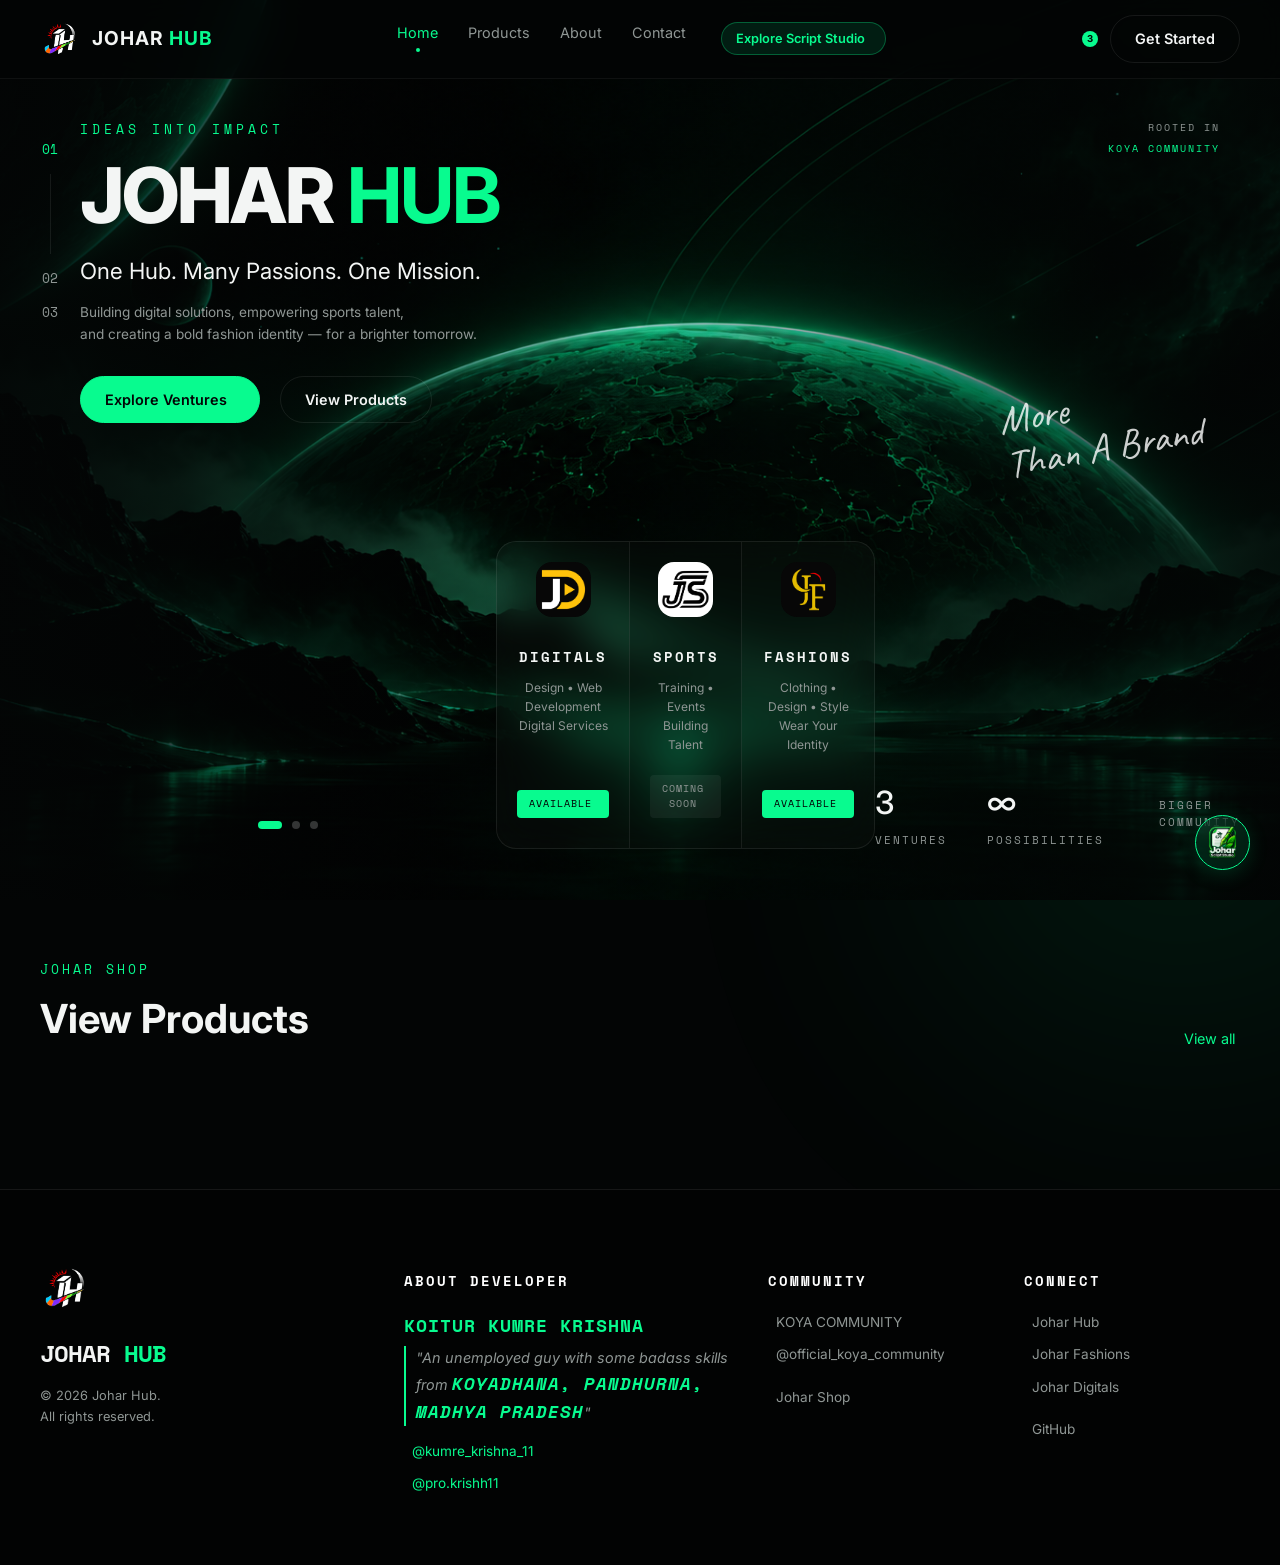
==== index.html @ 2e8f3026 "Refactor index.html for PWA and content updates Updated the title and added meta tags for PWA suppor" ====
<!DOCTYPE html>
<html lang="en">
<head>
    <meta charset="UTF-8">
    <meta name="viewport" content="width=device-width, initial-scale=1.0">
    <title>Johar Hub</title>
    <!-- Fonts -->
    <link rel="preconnect" href="https://fonts.googleapis.com">
    <link rel="preconnect" href="https://fonts.gstatic.com" crossorigin>
    <link href="https://fonts.googleapis.com/css2?family=Inter:wght@400;500;600;700;800&family=Space+Mono:wght@400;700&family=Caveat:wght@600&display=swap" rel="stylesheet">
    <!-- Remix Icons -->
    <link href="https://cdn.jsdelivr.net/npm/remixicon@3.5.0/fonts/remixicon.css" rel="stylesheet">
    <link rel="stylesheet" href="css/style.css">

    <!-- PWA -->
<link rel="manifest" href="./manifest.json">

<meta name="theme-color" content="#030505">
<meta name="mobile-web-app-capable" content="yes">
<meta name="apple-mobile-web-app-capable" content="yes">
<meta name="apple-mobile-web-app-status-bar-style" content="black">
<meta name="apple-mobile-web-app-title" content="Johar Hub">

<link rel="apple-touch-icon" href="./assets/logos/JH-Logo-White-192x192.png">
</head>
<body>
    
    <!-- ========================= HEADER ========================= -->
    <header class="header">
        <div class="header-brand" href="#">
            <div><img src="assets/logos/JH-Logo-White.png" class="mini-logo"></div>
            <span style="font-weight: bold;">JOHAR <b>HUB</b></span>
        </div>
        
        <nav class="header-nav" id="navMenu">
    <!-- Mobile Profile Block -->
<div id="mobileAuthBlock" class="mobile-user-profile" style="display: none; flex-direction: column; gap: 10px;">
    <div style="display: flex; align-items: center; gap: 15px;">
        <img src="" id="mobilePfp" class="user-pfp" alt="User" style="width: 45px; height: 45px; border-radius: 50%;">
        <div class="user-info" style="text-align: left;">
            <h4 id="mobileUserName" style="margin: 0; color: var(--green);">Loading...</h4>
            <p id="mobileEmail" style="font-size: 0.75rem; color: var(--muted); margin: 0;"></p>
        </div>
    </div>
    
    <!-- Action Links -->
<div style="display: flex; flex-direction: row; gap: 8px; margin-top: 10px; width: 100%;">
    <a href="profile.html" class="btn btn-outline" style="flex: 1; height: 40px; display: flex; align-items: center; justify-content: center; font-size: 0.8rem; padding: 0 8px; white-space: nowrap;">
        <i class="ri-user-settings-line"></i> Manage
    </a>
    <a href="profile.html#my-orders" class="btn btn-outline" style="flex: 1; height: 40px; display: flex; align-items: center; justify-content: center; font-size: 0.8rem; padding: 0 8px; white-space: nowrap;">
        <i class="ri-box-3-line"></i> Orders
    </a>
</div>

    <a href="#" class="active">Home</a>
    <a href="#products">Products</a>
    <a href="about.html">About</a>
    <a href="#contact">Contact</a>
    
    <!-- Naya Script Studio Bubble Capsule -->
    <a href="https://joharscriptstudio.netlify.app/index.html" class="script-studio-bubble" target="_blank">
        Explore Script Studio <i class="ri-arrow-right-up-line"></i>
    </a>

    <!-- Mobile Logout (As is) -->
    <a href="#" id="mobileLogoutBtn" style="display: none; color: #ff4444; margin-top: 10px;">
        <i class="ri-logout-circle-line"></i> Logout
    </a>
</nav>

        <div class="header-actions">
            <i class="ri-search-line icon-btn"></i>
            <div class="cart-wrapper icon-btn">
                <i class="ri-shopping-cart-2-line"></i>
                <span class="cart-badge">3</span>
            </div>
            
            <!-- Get Started Button Linked to auth.html -->
            <a href="auth.html" id="loginBtn" class="btn btn-outline">Get Started</a>
            
            <!-- Desktop User Badge (Hidden by default) -->
            <a href="profile.html" id="desktopUserBadge" class="user-badge" style="display: none; align-items: center; gap: 8px;">
                <img src="" id="desktopPfp" class="user-pfp-small" alt="Profile" style="width: 32px; height: 32px; border-radius: 50%;">
                <span id="desktopUserName">Profile</span>
            </a>
            
            <i class="ri-menu-line mobile-menu-btn"></i>
        </div>
    </header>

    <!-- ========================= BACKGROUND EFFECTS ========================= -->
    <div class="bg-glow glow-top"></div>
    <div class="bg-glow glow-bottom"></div>

    <!-- ========================= HERO SECTION ========================= -->
    <section class="hero-section">
        
        <div class="hero-bg-wrapper">
            <img src="assets/icons/HERO.png" alt="Johar Hub Background">
            <!-- Dark Overlay taaki text clear padha jaye -->
            <div class="bg-overlay"></div> 
        </div>

        <!-- Content Container -->
        <div class="hero-content-wrapper">
            
            <!-- Left Sidebar Navigation -->
            <div class="hero-sidebar">
                 <span id="side-0" class="active">01</span>
                 <div class="line"></div>
                 <span id="side-1">02</span>
                 <span id="side-2">03</span>
             </div>

            <!-- Main Hero Content -->
            <!-- Main Hero Content -->
            <div class="hero-main">
                
                <!-- TOP ROW: Text Slider & Tags -->
                <div class="hero-top">
                    
                    <!-- Text Content SLIDER -->
                    <div class="hero-text-slider">
                        
                        <!-- Slide 1: Main Hub -->
                        <div class="hero-text slide active">
                            <p class="eyebrow">IDEAS INTO IMPACT</p>
                            <h1 class="hero-title">JOHAR <b>HUB</b></h1>
                            <p class="hero-subtitle">One Hub. Many Passions. One Mission.</p>
                            <p class="hero-desc">Building digital solutions, empowering sports talent,<br>and creating a bold fashion identity — for a brighter tomorrow.</p>
                            <div class="hero-buttons">
                                <a href="#ventures" class="btn btn-primary">Explore Ventures <i class="ri-arrow-right-line"></i></a>
                                <a href="#products" class="btn btn-outline">View Products</a>
                            </div>
                        </div>

                        <!-- Slide 2: Johar Digitals -->
                        <div class="hero-text slide">
                            <p class="eyebrow">INNOVATING THE WEB</p>
                            <h1 class="hero-title">JOHAR <b>DIGITALS</b></h1>
                            <p class="hero-subtitle">Crafting Seamless Digital Experiences.</p>
                            <p class="hero-desc">Custom web applications, stunning UI/UX designs,<br>and robust software architecture tailored for your success.</p>
                            <div class="hero-buttons">
                                <a href="#ventures" class="btn btn-primary">Our Services <i class="ri-code-line"></i></a>
                                <a href="#contact" class="btn btn-outline">Hire Us</a>
                            </div>
                        </div>

                        <!-- Slide 3: Johar Fashion & Sports -->
                        <div class="hero-text slide">
                            <p class="eyebrow">WEAR YOUR IDENTITY</p>
                            <h1 class="hero-title">JOHAR <b>FASHIONS</b></h1>
                            <p class="hero-subtitle">Bold Styles. Unmatched Talent.</p>
                            <p class="hero-desc">Fusing tribal heritage with modern streetwear,<br>while empowering the next generation of sports champions.</p>
                            <div class="hero-buttons">
                                <a href="#products" class="btn btn-primary">Shop Now <i class="ri-shopping-cart-2-line"></i></a>
                            </div>
                        </div>

                    </div>

                    <!-- Floating Tags (Right Side) -->
                    <div class="hero-tags">
                        <div class="tag-rooted">
                            <p>ROOTED IN</p>
                            <p class="highlight">KOYA COMMUNITY <i class="ri-leaf-fill"></i></p>
                        </div>
                        <div class="tag-signature">
                            More<br>Than A Brand
                        </div>
                    </div>
                </div>

                <!-- BOTTOM ROW: Stats & Ventures Glass Box -->
                <div class="hero-bottom">
                    
                    <!-- Hero Carousel Dots (Visible on Desktop & Mobile) -->
                    <div class="hero-dots">
                        <span class="active"></span>
                        <span></span>
                        <span></span>
                    </div>

                    <!-- Glass Panel -->
                    <div class="hero-glass-panel">
                        <!-- DIGITAL -->
                        <div class="venture-col">
                            <div class="v-icon green-fill"><img src="assets/logos/JD-Logo.png" alt="Digital Logo"  class="v-icon green-fill" style="background-color: #070707;"></div>
                            <h3>DIGITALS</h3>
                            <p>Design • Web Development<br>Digital Services</p>
                            <span class="status available">AVAILABLE <i class="ri-check-line"></i></span>
                        </div>
                        <!-- SPORTS -->
                        <div class="venture-col center-col">
                            <div class="v-icon dark-fill"><img src="assets/logos/JS-Logo.png" alt="Sports Logo" class="v-icon dark-fill" style="background-color: hsl(0, 0%, 100%);"></div>
                            <h3>SPORTS</h3>
                            <p>Training • Events<br>Building Talent</p>
                            <span class="status coming">COMING SOON <i class="ri-hourglass-line"></i></span>
                        </div>
                        <!-- FASHION -->
                        <div class="venture-col">
                            <div class="v-icon green-fill"><img src="assets/logos/JF-Logo-Golden.png" alt="Fashion Logo" class="v-icon green-fill" style="background-color: #070707;"></div>
                            <h3>FASHIONS</h3>
                            <p>Clothing • Design • Style<br>Wear Your Identity</p>
                            <span class="status available">AVAILABLE <i class="ri-check-line"></i></span>
                        </div>
                    </div>

                    <!-- Stats -->
                    <div class="hero-stats">
                        <div class="stat-box">
                            <h2>3</h2>
                            <p>VENTURES</p>
                        </div>
                        <div class="stat-box">
                            <h2>∞</h2>
                            <p>POSSIBILITIES</p>
                        </div>
                        <div class="stat-box flex-stat">
                            <i class="ri-team-line"></i>
                            <div style="text-align: left;">
                                <p>BIGGER</p>
                                <p>COMMUNITY</p>
                            </div>
                        </div>
                    </div>
                </div>
            </div>
        </div>
    </section>

    <!-- ========================= PRODUCTS SECTION ========================= -->
    <section class="products-section" id="products">
        <div class="section-header">
            <div>
                <p class="section-label">JOHAR SHOP</p>
                <h2>View Products</h2>
            </div>
            <a href="product.html" class="view-all">View all <i class="ri-arrow-right-line"></i></a>
        </div>
    <div class="products-carousel">
        <div class="products-grid">
        </div>
    </div>
        
    </section>

    <!-- ========================= PROFESSIONAL FOOTER ========================= -->
    <footer class="footer-area">
        <div class="footer-grid">
            
            <!-- Column 1: Brand & Copyright -->
            <div class="footer-col brand-col">
                <div class="footer-logo"><img src="assets/logos/JH-Logo-White.png" class="footer-logo" alt="Johar Hub Logo"></div>
                <h2 class="footer-brand-name">JOHAR <span>HUB</span></h2>
                <p class="copyright">&copy; 2026 Johar Hub.<br>All rights reserved.</p>
            </div>

            <!-- Column 2: About Developer -->
            <div class="footer-col dev-col">
                <h3 class="footer-heading">About Developer</h3>
                <p class="dev-name">Koitur Kumre Krishna</p>
                <p class="dev-desc">"An unemployed guy with some badass skills from <span>Koyadhana, Pandhurna, Madhya Pradesh</span>" <i class="ri-fire-fill" style="color: var(--green);"></i></p>
                
                <!-- Developer Social -->
                <a href="https://instagram.com/kumre_krishna_11" target="_blank" class="footer-link" style="margin-top: 15px; color: var(--green);">
                    <i class="ri-instagram-line" style="font-size: 1.2rem;"></i> @kumre_krishna_11
                </a>

                <a href="https://instagram.com/pro.krishh11" target="_blank" class="footer-link" style="margin-top: 0px; color: var(--green);">
                    <i class="ri-instagram-line" style="font-size: 1.2rem;"></i> @pro.krishh11
                </a>
            </div>

            <!-- Column 3: Community & Links -->
            <div class="footer-col links-col">
                <h3 class="footer-heading">Community</h3>
                
                <!-- Koya Community Links -->
                <a href="https://youtube.com/@KoyaCommunity" target="_blank" class="footer-link">
                    <i class="ri-youtube-fill" style="color: #ff0000; font-size: 1.2rem;"></i> KOYA COMMUNITY
                </a>
                <a href="https://instagram.com/official_koya_community" target="_blank" class="footer-link">
                    <i class="ri-instagram-line" style="font-size: 1.2rem;"></i> @official_koya_community
                </a>
                
                <a href="#products" class="footer-link" style="margin-top: 10px;">
                    <i class="ri-shopping-bag-line" style="font-size: 1.2rem;"></i> Johar Shop
                </a>
            </div>

            <!-- Column 4: Connect (Johar Hub Tree) -->
            <div class="footer-col links-col">
                <h3 class="footer-heading">Connect</h3>
                
                <!-- Johar Hub Branches IG -->
                <a href="https://instagram.com/joharhub.in" target="_blank" class="footer-link">
                    <i class="ri-instagram-line" style="font-size: 1.2rem;"></i> Johar Hub
                </a>
                <a href="https://instagram.com/johar.fashions_" target="_blank" class="footer-link">
                    <i class="ri-instagram-line" style="font-size: 1.2rem;"></i> Johar Fashions
                </a>
                <a href="https://instagram.com/johar.digitals_" target="_blank" class="footer-link">
                    <i class="ri-instagram-line" style="font-size: 1.2rem;"></i> Johar Digitals
                </a>
                <a href="https://github.com/dev-kumrekrishna" target="_blank" class="footer-link" style="margin-top: 10px;">
                    <i class="ri-github-fill" style="font-size: 1.2rem;"></i> GitHub
                </a>
            </div>

        </div>
    </footer>

    <!-- Floating Script Studio Button -->
<a href="https://joharscriptstudio.netlify.app/index.html" class="floating-jss" target="_blank" title="Explore Johar Script Studio">
    <img src="assets/logos/JSS-Logo.png" alt="JSS Icon" class="jss-custom-img">
</a>

    <script type="module" src="js/auth-state.js"></script>
    <script type="module" src="js/ui.js"></script>
    <script type="module" src="js/config.js"></script>
    <script src="js/script.js"></script>

</body>
</html>
---- css/style.css ----
/* =========================================
   VARIABLES & BASE
========================================= */
:root {
    --green: #08fb8f;
    --black: #030505;
    --dark: #080b0b;
    --glass: rgba(255, 255, 255, 0.02);
    --glass-border: rgba(255, 255, 255, 0.08);
    --green-border: rgba(8, 251, 143, 0.45);
    --text: #f3f5f4;
    --muted: #8f9694;
    --font-main: 'Inter', sans-serif;
    --font-mono: 'Space Mono', monospace;
}

* { margin: 0; padding: 0; box-sizing: border-box; }
body { background: var(--black); color: var(--text); font-family: var(--font-main); overflow-x: hidden; line-height: 1.5; }
a { text-decoration: none; color: inherit; }

.bg-glow { position: fixed; pointer-events: none; z-index: -1; filter: blur(150px); opacity: 0.15; border-radius: 50%; }
.glow-top { width: 400px; height: 400px; background: var(--green); top: -100px; left: -100px; }
.glow-bottom { width: 400px; height: 400px; background: var(--green); right: -100px; bottom: -100px; }

.btn { display: inline-flex; align-items: center; gap: 8px; padding: 12px 24px; border-radius: 30px; font-size: 0.9rem; font-weight: 600; cursor: pointer; transition: 0.3s ease; }
.btn-primary { background: var(--green); color: var(--black); border: 1px solid var(--green); }
.btn-primary:hover { box-shadow: 0 0 15px rgba(8, 251, 143, 0.4); }
.btn-outline { background: transparent; color: var(--text); border: 1px solid var(--glass-border); }
.btn-outline:hover { border-color: var(--green); color: var(--green); }

/* =========================================
   HEADER (Fixed & Blurred)
========================================= */
.header { 
    display: flex; 
    justify-content: space-between; 
    align-items: center; 
    padding: 15px 40px; 
    position: fixed; 
    top: 0; left: 0;
    width: 100%; 
    z-index: 1000; 
    background: rgba(3, 5, 5, 0.85); 
    backdrop-filter: blur(15px); 
    -webkit-backdrop-filter: blur(15px);
    border-bottom: 1px solid rgba(255, 255, 255, 0.05); 
}
.header-brand { display: flex; align-items: center; gap: 12px; }
.mini-logo { width: 40px; height: 40px; border: none; border-radius: 8px; display: flex; align-items: center; justify-content: center; }
.header-brand span { font-size: 1.2rem; letter-spacing: 1px; }
.header-brand b { color: var(--green); }

.header-nav { display: flex; gap: 30px; }
.header-nav a { font-size: 0.9rem; color: var(--muted); transition: 0.3s; }
.header-nav a.active, .header-nav a:hover { color: var(--green); }
.header-nav a.active::after { content: ''; display: block; width: 4px; height: 4px; background: var(--green); border-radius: 50%; margin: 4px auto 0; }

.header-actions { display: flex; align-items: center; gap: 20px; }
.icon-btn { font-size: 1.2rem; cursor: pointer; transition: 0.3s; }
.icon-btn:hover { color: var(--green); }
.cart-wrapper { position: relative; }
.cart-badge { position: absolute; top: -8px; right: -8px; background: var(--green); color: var(--black); font-size: 0.6rem; font-weight: bold; width: 16px; height: 16px; display: flex; align-items: center; justify-content: center; border-radius: 50%; }
.mobile-menu-btn { display: none; font-size: 1.5rem; }

/* =========================================
   HERO SECTION (16:9 Desktop)
========================================= */
.hero-section {
    position: relative;
    width: 100%;
    aspect-ratio: 16 / 9; 
    min-height: 100vh; 
    display: flex;
    align-items: center;
    justify-content: center;
    overflow: hidden;
    background: var(--black);
}

.hero-bg-wrapper {
    position: absolute;
    top: 0; left: 0;
    width: 100%; height: 100%;
    z-index: 1;
}
.hero-bg-wrapper img {
    width: 100%; height: 100%;
    object-fit: cover;
    object-position: center;
}
.bg-overlay {
    position: absolute;
    top: 0; left: 0;
    width: 100%; height: 100%;
    background: linear-gradient(to right, rgba(3,5,5,0.95) 0%, rgba(3,5,5,0.2) 50%, rgba(3,5,5,0.8) 100%);
    z-index: 2;
}

.hero-content-wrapper {
    position: relative;
    z-index: 3;
    display: flex;
    width: 100%;
    height: 100%;
    max-width: 1400px;
    margin: 0 auto;
    padding: 120px 40px 4% 20px; 
}

.hero-sidebar {
    width: 60px;
    display: flex;
    flex-direction: column;
    align-items: center;
    gap: 15px;
    font-family: var(--font-mono);
    font-size: 0.8rem;
    color: var(--muted);
    padding-top: 20px;
}
.hero-sidebar .active { color: var(--green); }
.hero-sidebar .line { width: 1px; flex-grow: 1; max-height: 80px; background: var(--glass-border); }

.hero-main { flex: 1; display: flex; flex-direction: column; justify-content: space-between; gap: 20px; }
.hero-top { display: flex; justify-content: space-between; align-items: flex-start; position: relative; }

/* =========================================
   HERO TEXT SLIDER ANIMATIONS (Desktop & Mobile)
========================================= */
.hero-text-slider {
    flex: 1;
    max-width: 650px;
    display: grid; 
    grid-template-columns: 1fr;
    grid-template-rows: 1fr;
    z-index: 2;
}

.hero-text.slide {
    grid-area: 1 / 1 / 2 / 2; 
    opacity: 0;
    visibility: hidden;
    transform: translateY(20px);
    transition: all 0.8s cubic-bezier(0.4, 0, 0.2, 1);
    pointer-events: none; 
}

.hero-text.slide.active {
    opacity: 1;
    visibility: visible;
    transform: translateY(0);
    pointer-events: auto; 
}

.hero-text .eyebrow { font-family: var(--font-mono); color: var(--green); letter-spacing: 4px; font-size: 0.8rem; margin-bottom: 15px; text-transform: uppercase; }
.hero-title { font-size: clamp(3rem, 6vw, 6rem); font-weight: 800; line-height: 1.1; letter-spacing: -2px; margin-bottom: 15px; }
.hero-title b { color: var(--green); }
.hero-subtitle { font-size: clamp(1.1rem, 2vw, 1.4rem); font-weight: 400; margin-bottom: 15px; }
.hero-desc { color: var(--muted); font-size: clamp(0.85rem, 1vw, 0.95rem); line-height: 1.6; margin-bottom: 30px; }
.hero-buttons { display: flex; gap: 20px; }

/* =========================================
   HERO CAROUSEL DOTS
========================================= */
.hero-dots { 
    display: flex; 
    justify-content: center; 
    gap: 10px; 
    width: 100%; 
    margin-bottom: 20px; 
    z-index: 5;
}
.hero-dots span { 
    width: 8px; 
    height: 8px; 
    border-radius: 50%; 
    background: rgba(255, 255, 255, 0.2); 
    cursor: pointer; 
    transition: 0.3s ease; 
}
.hero-dots span.active { 
    background: var(--green); 
    width: 24px; 
    border-radius: 4px; 
}

/* Floating Tags (Desktop) */
.hero-tags { position: relative; flex: 1; height: 350px; }
.tag-rooted { position: absolute; top: 0; right: 20px; text-align: right; font-family: var(--font-mono); font-size: 0.65rem; letter-spacing: 2px; color: var(--muted); }
.tag-rooted .highlight { color: var(--green); margin-top: 5px; }
.tag-signature { position: absolute; bottom: 0; right: 40px; font-family: 'Caveat', cursive; font-size: 2.5rem; color: rgba(255,255,255,0.8); transform: rotate(-10deg); line-height: 1.1; white-space: nowrap; }

.hero-bottom { display: flex; justify-content: space-between; align-items: flex-end; }

.hero-stats { display: flex; gap: 40px; padding-top: 20px; }
.stat-box { display: flex; flex-direction: column; align-items: flex-start; gap: 5px; }
.stat-box h2 { font-size: clamp(1.5rem, 3vw, 2rem); font-weight: 500; }
.stat-box p { font-family: var(--font-mono); font-size: 0.7rem; color: var(--muted); letter-spacing: 2px; }
.flex-stat { flex-direction: row; align-items: center; gap: 15px; }
.flex-stat i { font-size: 2.2rem; color: var(--green); }

.hero-glass-panel { display: grid; grid-template-columns: repeat(3, 1fr); background: var(--glass); border: 1px solid var(--glass-border); border-radius: 20px; backdrop-filter: blur(20px); -webkit-backdrop-filter: blur(20px); width: 65%; }
.venture-col { padding: 30px 20px; display: flex; flex-direction: column; align-items: center; text-align: center; }
.center-col { border-left: 1px solid var(--glass-border); border-right: 1px solid var(--glass-border); background: rgba(0,0,0,0.2); }
.v-icon { width: 55px; height: 55px; border-radius: 16px; display: flex; align-items: center; justify-content: center; font-family: var(--font-mono); font-size: 1.2rem; font-weight: bold; margin-bottom: 20px; }

.venture-col h3 { font-family: var(--font-mono); font-size: 0.85rem; letter-spacing: 2px; margin-bottom: 10px; }
.venture-col p { color: var(--muted); font-size: 0.75rem; line-height: 1.6; margin-bottom: 20px; flex-grow: 1; }
.status { padding: 6px 12px; border-radius: 4px; font-family: var(--font-mono); font-size: 0.65rem; display: inline-flex; align-items: center; gap: 5px; letter-spacing: 1px; }
.status.available { background: var(--green); color: var(--black); }
.status.coming { background: rgba(255, 255, 255, 0.05); color: var(--muted); }

/* =========================================
   PRODUCTS SECTION
========================================= */
.products-section { padding: 60px 40px; max-width: 1400px; margin: 0 auto; }
.section-header { display: flex; justify-content: space-between; align-items: flex-end; margin-bottom: 40px; }
.section-label { color: var(--green); font-family: var(--font-mono); font-size: 0.8rem; letter-spacing: 3px; margin-bottom: 10px; }
.section-header h2 { font-size: 2.5rem; font-weight: 700; }
.view-all { color: #08fb8f;  font-size: 0.9rem; display: flex; align-items: center; gap: 5px; font-size: 0.9rem; transition: 0.3s; }
.view-all:hover { color: var(--green); }
.products-carousel {
    position: relative;
    overflow: hidden;
    width: 100%;
}

.products-grid {
    display: flex;
    gap: 30px;
    width: max-content;
    transition: transform 0.65s cubic-bezier(0.4, 0, 0.2, 1);
    will-change: transform;
}
.product-card { padding: 20px; position: relative; border-radius: 16px; transition: 0.3s; background: rgba(255, 255, 255, 0.035); border: 1px solid rgba(255, 255, 255, 0.08); height: auto; max-width: 300px; min-width: 300px; aspect-ratio: 3/4; }
.product-card:hover { border-color: rgba(8, 251, 143, 0.45); transform: translateY(-5px); }
.fav-icon {
    position: absolute;
    top: 30px;
    right: 30px;

    width: 40px;
    height: 40px;

    display: flex;
    align-items: center;
    justify-content: center;

    background: rgba(3, 5, 5, 0.75);
    backdrop-filter: blur(10px);
    -webkit-backdrop-filter: blur(10px);

    border: 1px solid rgba(255, 255, 255, 0.15);
    border-radius: 10px;

    color: #ffffff;
    font-size: 1.2rem;

    cursor: pointer;
    z-index: 10;

    transition:
        background 0.25s ease,
        border-color 0.25s ease,
        color 0.25s ease,
        transform 0.25s ease;
}

.fav-icon:hover {
    background: rgba(8, 251, 143, 0.12);
    border-color: var(--green);
    color: var(--green);
    transform: scale(1.08);
}

.fav-icon:active {
    transform: scale(0.92);
}

/* ❤️ Added to wishlist */
.fav-icon.active {
    background: rgba(8, 251, 143, 0.12);
    border-color: var(--green);
    color: var(--green);
}

.fav-icon.active i {
    color: var(--green);
}
.product-img { height: 75%; background: linear-gradient(180deg, rgba(255,255,255,0.05) 0%, transparent 100%); border-radius: 12px; margin-bottom: 20px; display: flex; align-items: center; justify-content: center; }
.product-img img {
    width: 100%;
    height: 100%;
    display: block;
    object-fit: cover;
    object-position: center;
    border-radius: 12px;
}
.img-placeholder { font-family: var(--font-mono); color: rgba(255,255,255,0.1); font-size: 2.5rem; }
.product-details { display: flex; justify-content: space-between; align-items: flex-end; }
.product-details h3 { font-size: 1.1rem; font-weight: 500; margin-bottom: 5px; }
.product-details .price { color: var(--green); font-family: var(--font-mono); font-weight: bold; }
.cart-add-btn { background: transparent; border: 1px solid rgba(255, 255, 255, 0.2); color: var(--text); width: 40px; height: 40px; border-radius: 8px; cursor: pointer; transition: 0.3s; display: flex; align-items: center; justify-content: center; font-size: 1.2rem; }
.cart-add-btn:hover { background: var(--green); color: #000; border-color: var(--green); }

/* =========================================
   PROFESSIONAL FOOTER
========================================= */
.footer-area { background: #020303; border-top: 1px solid var(--glass-border); padding: 80px 40px 60px; margin-top: 40px; }
.footer-grid { max-width: 1400px; margin: 0 auto; display: grid; grid-template-columns: 1.5fr 1.5fr 1fr 1fr; gap: 40px; }
.footer-col { display: flex; flex-direction: column; align-items: flex-start; }
.footer-logo { width: 50px; height: 50px; border-radius: 12px; display: flex; align-items: center; justify-content: center; color: var(--green); font-family: var(--font-mono); font-weight: bold; font-size: 1.2rem; margin-bottom: 15px; }
.footer-brand-name { font-family: var(--font-mono); font-size: 1.5rem; letter-spacing: -1px; margin-bottom: 15px; }
.footer-brand-name span { color: var(--green); }
.copyright { color: var(--muted); font-size: 0.8rem; line-height: 1.6; }
.footer-heading { font-family: var(--font-mono); font-size: 0.9rem; color: #fff; margin-bottom: 20px; letter-spacing: 2px; text-transform: uppercase; }
.dev-name { color: var(--green); font-family: var(--font-mono); font-weight: bold; font-size: 1.1rem; margin-bottom: 8px; text-transform: uppercase; letter-spacing: 1px; }
.dev-desc { color: var(--muted); font-size: 0.9rem; font-style: italic; line-height: 1.6; border-left: 2px solid var(--green); padding-left: 10px; }
.dev-desc span{ color: var(--green); font-family: var(--font-mono); font-weight: bold; font-size: 1.1rem; text-transform: uppercase; letter-spacing: 1px;  }
.footer-link { color: var(--muted); font-size: 0.85rem; margin-bottom: 12px; transition: 0.3s; display: flex; align-items: center; gap: 8px; }
.footer-link:hover { color: var(--green); transform: translateX(5px); }
.social-icons { display: flex; gap: 15px; }
.social-icons a { width: 45px; height: 45px; border: 1px solid var(--glass-border); border-radius: 50%; display: flex; align-items: center; justify-content: center; color: var(--text); font-size: 1.3rem; transition: 0.3s; background: var(--glass); }
.social-icons a:hover { background: var(--green); color: var(--black); border-color: var(--green); transform: translateY(-5px); box-shadow: 0 5px 15px rgba(8, 251, 143, 0.2); }

.mobile-menu-btn {
    display: none;
    font-size: 2rem;
    cursor: pointer;
    color: #ffffff;
    transition: 0.3s ease;
}

.script-studio-bubble {
    background: rgba(8, 251, 143, 0.1) !important;
    color: var(--green) !important;
    border: 1px solid rgba(8, 251, 143, 0.3);
    padding: 6px 14px !important;
    border-radius: 50px;
    font-size: 0.8rem !important;
    font-weight: 600;
    display: inline-flex;
    align-items: center;
    gap: 6px;
    transition: 0.3s ease;
    margin-left: 5px;
}

.script-studio-bubble:hover {
    background: rgba(8, 251, 143, 0.2) !important;
    border-color: var(--green);
    transform: translateY(-2px);
    box-shadow: 0 4px 12px rgba(8, 251, 143, 0.15);
}

/* =========================================
   FLOATING JSS ICON
   ========================================= */
.floating-jss {
    position: fixed;
    bottom: 30px;
    right: 30px;
    width: 55px;
    height: 55px;
    background: rgba(8, 251, 143, 0.1);
    border: 1px solid var(--green);
    color: var(--green);
    border-radius: 50%;
    display: flex;
    align-items: center;
    justify-content: center;
    font-size: 1.5rem;
    z-index: 9999;
    backdrop-filter: blur(10px);
    -webkit-backdrop-filter: blur(10px);
    box-shadow: 0 5px 20px rgba(8, 251, 143, 0.15);
    transition: all 0.3s ease;
}

.floating-jss:hover {
    background: var(--green);
    color: var(--black);
    transform: translateY(-5px);
    box-shadow: 0 8px 25px rgba(8, 251, 143, 0.4);
}

.jss-custom-img {
    width: 35px;  
    height: 35px;
    object-fit: contain;
    transition: 0.3s ease;
}


/* =========================================
   JOHAR HUB — ABOUT SECTION
   ========================================= */

.jh-about {
    position: relative;
    overflow: hidden;
    padding: 150px 20px 120px;
    background: var(--bg, #0b0d0c);
    color: #fff;
}

/* Background glow */

.jh-about-glow {
    position: absolute;
    width: 420px;
    height: 420px;
    border-radius: 50%;
    pointer-events: none;
    filter: blur(100px);
    opacity: 0.08;
    background: var(--green, #08fb8f);
}

.glow-one {
    top: 50px;
    left: -220px;
}

.glow-two {
    right: -220px;
    top: 500px;
}

/* Main container */

.jh-about .container-center {
    position: relative;
    z-index: 2;
    max-width: 1100px;
    margin: auto;
}

/* Intro */

.jh-about-title {
    margin: 25px auto 22px;
    max-width: 850px;
    font-size: clamp(2.8rem, 6vw, 5.5rem);
    line-height: 0.98;
    letter-spacing: -0.055em;
    font-weight: 800;
}

.jh-about-title span {
    display: block;
    color: var(--green, #08fb8f);
}

.jh-about-intro {
    max-width: 720px;
    margin: 0 auto;
    color: var(--muted, #9b9b9b);
    font-size: 1.08rem;
    line-height: 1.8;
}

.jh-about-intro strong {
    color: #fff;
    font-weight: 600;
}

.jh-about-divider {
    width: 70px;
    height: 2px;
    margin: 55px auto 60px;
    background: var(--green, #08fb8f);
    box-shadow: 0 0 18px rgba(8, 251, 143, 0.35);
}

/* Cards */

.jh-about-grid {
    display: grid;
    grid-template-columns: repeat(3, 1fr);
    gap: 20px;
    text-align: left;
}

.jh-about-card {
    position: relative;
    padding: 32px;
    min-height: 250px;
    border: 1px solid rgba(255,255,255,0.08);
    border-radius: 18px;
    background: rgba(255,255,255,0.025);
    backdrop-filter: blur(10px);
    transition:
        transform 0.3s ease,
        border-color 0.3s ease,
        background 0.3s ease;
}

.jh-about-card:hover {
    transform: translateY(-7px);
    border-color: rgba(8,251,143,0.35);
    background: rgba(8,251,143,0.035);
}

.jh-card-icon {
    width: 48px;
    height: 48px;
    display: flex;
    align-items: center;
    justify-content: center;
    margin-bottom: 28px;

    border-radius: 12px;

    color: var(--green, #08fb8f);
    background: rgba(8,251,143,0.08);

    font-size: 1.35rem;
}

.jh-about-card h3 {
    margin: 0 0 12px;
    font-size: 1.25rem;
    color: #fff;
}

.jh-about-card p {
    margin: 0;
    color: var(--muted, #929292);
    font-size: 0.92rem;
    line-height: 1.7;
}

/* Mission */

.jh-mission {
    margin-top: 90px;
    padding: 55px 50px;
    border-radius: 24px;

    background:
        linear-gradient(
            135deg,
            rgba(8,251,143,0.07),
            rgba(255,255,255,0.015)
        );

    border: 1px solid rgba(8,251,143,0.15);
    text-align: left;
}

.jh-mission-label {
    display: flex;
    align-items: center;
    gap: 9px;

    margin-bottom: 25px;

    color: var(--green, #08fb8f);
    font-family: "Space Mono", monospace;
    font-size: 0.72rem;
    letter-spacing: 0.12em;
}

.jh-mission h2 {
    margin: 0 0 22px;

    font-size: clamp(2rem, 4vw, 3.5rem);
    line-height: 1.05;
    letter-spacing: -0.04em;
}

.jh-mission p {
    max-width: 700px;
    margin: 0;

    color: var(--muted, #999);
    line-height: 1.8;
    font-size: 0.98rem;
}

/* Values */

.jh-values {
    display: grid;
    grid-template-columns: repeat(3, 1fr);
    gap: 1px;

    margin-top: 70px;

    background: rgba(255,255,255,0.08);
    border: 1px solid rgba(255,255,255,0.08);
    border-radius: 18px;
    overflow: hidden;
}

.jh-values > div {
    padding: 32px;
    background: var(--bg, #0b0d0c);
}

.jh-values span {
    display: block;
    margin-bottom: 25px;

    color: var(--green, #08fb8f);
    font-family: "Space Mono", monospace;
    font-size: 0.75rem;
}

.jh-values h3 {
    margin: 0 0 8px;
    font-size: 1.1rem;
}

.jh-values p {
    margin: 0;
    color: var(--muted, #888);
    font-size: 0.85rem;
}

/* =========================================
   MOBILE
   ========================================= */

@media (max-width: 800px) {

    .jh-about {
        padding: 120px 18px 80px;
    }

    .jh-about-title {
        font-size: clamp(2.6rem, 12vw, 4rem);
    }

    .jh-about-intro {
        font-size: 0.95rem;
    }

    .jh-about-grid {
        grid-template-columns: 1fr;
    }

    .jh-about-card {
        min-height: auto;
        padding: 27px;
    }

    .jh-mission {
        margin-top: 60px;
        padding: 35px 27px;
    }

    .jh-values {
        grid-template-columns: 1fr;
        margin-top: 50px;
    }

    .jh-values > div {
        padding: 27px;
    }
}

/* =========================================
   MOBILE RESPONSIVENESS (Exact Match)
========================================= */
@media (max-width: 992px) {
    .header { padding: 15px 20px; }
    .header-nav, .header-actions .btn { display: none; }
    .mobile-menu-btn { display: block; }
    
    .hero-section {
        aspect-ratio: auto; 
        height: 600px; 
        min-height: 500px;
    }

    .hero-bg-wrapper img { object-position: center bottom; }

    .bg-overlay {
        background: linear-gradient(to bottom, rgba(3,5,5,0.95) 0%, rgba(3,5,5,0.4) 40%, rgba(3,5,5,0.95) 100%);
    }

    .hero-content-wrapper {
        padding: 80px 15px 20px 15px; 
        position: relative;
    }
    
    /* 1. TAGS: Upar right corner mein */
    .hero-tags {
        position: absolute;
        top: 90px;
        right: 15px;
        width: auto; height: auto;
        z-index: 10;
        display: flex;
        flex-direction: column;
        align-items: flex-end;
    }
    
    .tag-signature { 
        position: relative; 
        top: 110px; right: 250px; bottom: auto;
        font-size: 2.5rem; 
        transform: rotate(-5deg); 
        margin-bottom: 10px; 
        white-space: nowrap; 
    }
    
    .tag-rooted { 
        position: relative; 
        top: -75px; right: auto; bottom: auto; 
        font-size: 0.6rem; 
        text-align: left; 
        white-space: nowrap;
    }

    /* 2. TEXT: Center mein */
    .hero-top {
        height: 100%;
        display: flex;
        flex-direction: column;
        justify-content: center; 
    }
    
    .hero-text-slider {
        margin-top: 40px; 
        width: 100%; 
        z-index: 2; 
        text-align: center;
        padding-left: 25px; 
    }

    .hero-text .eyebrow { font-size: 0.7rem; letter-spacing: 3px; margin-bottom: 15px; }
    .hero-title { font-size: clamp(2.5rem, 8vw, 3.5rem); letter-spacing: -1px; margin-bottom: 10px; }
    .hero-subtitle { font-size: 1.1rem; margin-bottom: 15px; }
    .hero-desc { font-size: 0.8rem; line-height: 1.5; padding: 0 5px; margin-bottom: 25px; }
    .hero-buttons { justify-content: center; gap: 12px; }
    .btn { padding: 12px 18px; font-size: 0.8rem; }
    
    /* Sidebar vertically centered */
    .hero-sidebar {
        position: absolute;
        left: 10px;
        top: 50%; 
        transform: translateY(-50%);
        width: 20px;
        padding-top: 0;
        gap: 15px;
        z-index: 10;
    }

    /* 3. CARDS: Bottom se fixed aur globe par overlap */
    .hero-bottom {
        position: absolute;
        bottom: 20px;
        left: 15px;
        right: 15px;
        width: calc(100% - 30px);
        flex-direction: column;
        align-items: center;
        gap: 15px;
        z-index: 10;
    }

    .hero-glass-panel { 
        width: 100%; 
        border-radius: 12px; 
        padding: 0; 
        grid-template-columns: repeat(3, 1fr); 
        overflow-x: auto; 
        background: rgba(3,5,5,0.65); 
        backdrop-filter: blur(15px); 
        -webkit-backdrop-filter: blur(15px); 
    }
    .venture-col { padding: 15px 10px; }
    .v-icon { width: 45px; height: 45px; font-size: 1rem; margin-bottom: 10px; border-radius: 12px; }
    .venture-col h3 { font-size: 0.75rem; letter-spacing: 1px; margin-bottom: 8px; }
    .venture-col p { font-size: 0.55rem; line-height: 1.3; margin-bottom: 15px; }
    .status { padding: 4px 6px; font-size: 0.5rem; border-radius: 4px; white-space: nowrap; }
    
    /* Stats mobile hero me hide */
    .hero-stats { display: none; }

    /* Products & Footer */
    .products-section { padding: 40px 15px; }
    .section-header h2 { font-size: 2rem; }
    .products-grid { display: flex; overflow-x: auto; scroll-snap-type: x mandatory; gap: 15px; padding-bottom: 20px; scrollbar-width: none; }
    .products-grid::-webkit-scrollbar { display: none; }
    .product-card { min-width: 260px; scroll-snap-align: start; }
    
    .header-nav.mobile-active {
        display: flex !important;
        flex-direction: column;
        position: absolute;
        top: 70px;
        right: 0;          
        left: auto;          
        width: 50%;           
        min-width: 220px;     
        height: 100vh;        
        background: #030505; 
        border-left: 1px solid var(--glass-border);
        border-bottom: 1px solid var(--glass-border);
        max-height: none;
        opacity: 1;
        padding: 1.5rem 0;
        z-index: 999;
        box-shadow: -10px 0 30px rgba(0,0,0,0.8);
        align-items: center;
    }


    /* Navigation links */
    .header-nav a {

        width: 100%;

        padding: 1rem 1.5rem;

        font-size: 1rem;

        border-bottom: 1px solid rgba(255,255,255,0.05);
    }


    .header-nav a:hover {

        background: rgba(8, 251, 143, 0.08);

        color: #08fb8f;
    }


    /* Hamburger show */
    .mobile-menu-btn {
        display: block;
    }


    /* Get Started mobile me hide */
    .header-actions .btn-outline {
        display: none;
    }

    .script-studio-bubble {
        margin: 5px 20px;
        justify-content: center;
    }
    
    #desktopUserBadge {
        display: none !important;
    }
}

@media (max-width: 768px) {
    .header { padding: 15px 20px; }
    .header-nav, .header-actions .btn { display: none; }
    .mobile-menu-btn { display: block; }
    
    .hero-section {
        aspect-ratio: auto; 
        height: 600px; 
        min-height: 500px;
    }

    .hero-bg-wrapper img { object-position: center bottom; }

    .bg-overlay {
        background: linear-gradient(to bottom, rgba(3,5,5,0.95) 0%, rgba(3,5,5,0.4) 40%, rgba(3,5,5,0.95) 100%);
    }

    .hero-content-wrapper {
        padding: 80px 15px 20px 15px; 
        position: relative;
    }
    
    /* 1. TAGS: Upar right corner mein */
    .hero-tags {
        position: absolute;
        top: 90px;
        right: 15px;
        width: auto; height: auto;
        z-index: 10;
        display: flex;
        flex-direction: column;
        align-items: flex-end;
    }
    
    .tag-signature { 
        position: relative; 
        top: 110px; right: 150px; bottom: auto;
        font-size: 2.5rem; 
        transform: rotate(-5deg); 
        margin-bottom: 10px; 
        white-space: nowrap; 
    }
    
    .tag-rooted { 
        position: relative; 
        top: -90px; right: auto; bottom: auto; 
        font-size: 0.6rem; 
        text-align: left; 
        white-space: nowrap;
    }

    /* 2. TEXT: Center mein */
    .hero-top {
        height: 100%;
        display: flex;
        flex-direction: column;
        justify-content: center; 
    }
    
    .hero-text-slider {
        margin-top: 40px; 
        width: 100%; 
        z-index: 2; 
        text-align: center;
        padding-left: 25px; 
    }

    .hero-text .eyebrow { font-size: 0.7rem; letter-spacing: 3px; margin-bottom: 15px; }
    .hero-title { font-size: clamp(2.5rem, 8vw, 3.5rem); letter-spacing: -1px; margin-bottom: 10px; }
    .hero-subtitle { font-size: 1.1rem; margin-bottom: 15px; }
    .hero-desc { font-size: 0.8rem; line-height: 1.5; padding: 0 5px; margin-bottom: 25px; }
    .hero-buttons { justify-content: center; gap: 12px; }
    .btn { padding: 12px 18px; font-size: 0.8rem; }
    
    /* Sidebar vertically centered */
    .hero-sidebar {
        position: absolute;
        left: 10px;
        top: 50%; 
        transform: translateY(-50%);
        width: 20px;
        padding-top: 0;
        gap: 15px;
        z-index: 10;
    }

    /* 3. CARDS: Bottom se fixed aur globe par overlap */
    .hero-bottom {
        position: absolute;
        bottom: 20px;
        left: 15px;
        right: 15px;
        width: calc(100% - 30px);
        flex-direction: column;
        align-items: center;
        gap: 15px;
        z-index: 10;
    }

    .hero-glass-panel { 
        width: 100%; 
        border-radius: 12px; 
        padding: 0; 
        grid-template-columns: repeat(3, 1fr); 
        overflow-x: auto; 
        background: rgba(3,5,5,0.65); 
        backdrop-filter: blur(15px); 
        -webkit-backdrop-filter: blur(15px); 
    }
    .venture-col { padding: 15px 10px; }
    .v-icon { width: 45px; height: 45px; font-size: 1rem; margin-bottom: 10px; border-radius: 12px; }
    .venture-col h3 { font-size: 0.75rem; letter-spacing: 1px; margin-bottom: 8px; }
    .venture-col p { font-size: 0.55rem; line-height: 1.3; margin-bottom: 15px; }
    .status { padding: 4px 6px; font-size: 0.5rem; border-radius: 4px; white-space: nowrap; }
    
    /* Stats mobile hero me hide */
    .hero-stats { display: none; }

    /* Products & Footer */
    .products-section { padding: 40px 15px; }
    .section-header h2 { font-size: 2rem; }
    .products-grid { display: flex; overflow-x: auto; scroll-snap-type: x mandatory; gap: 15px; padding-bottom: 20px; scrollbar-width: none; }
    .products-grid::-webkit-scrollbar { display: none; }
    .product-card { min-width: 260px; scroll-snap-align: start; }
    .fav-icon {
        top: 25px;
        right: 25px;
        width: 38px;
        height: 38px;
        font-size: 1.1rem;
    }
   .header-nav.mobile-active {
        display: flex !important;
        flex-direction: column;
        position: absolute;
        top: 70px;
        right: 0;          
        left: auto;          
        width: 50%;           
        min-width: 220px;     
        height: 75vh;        
        background: #030505; 
        border-left: 1px solid var(--glass-border);
        border-bottom: 1px solid var(--glass-border);
        max-height: none;
        opacity: 1;
        padding: 1.5rem 0;
        z-index: 999;
        box-shadow: -10px 0 30px rgba(0,0,0,0.8);
        align-items: center;
    }


    /* Navigation links */
    .header-nav a {

        width: 100%;

        padding: 1rem 1.5rem;

        font-size: 1rem;

        border-bottom: 1px solid rgba(255,255,255,0.05);
    }


    .header-nav a:hover {

        background: rgba(8, 251, 143, 0.08);

        color: #08fb8f;
    }


    /* Hamburger show */
    .mobile-menu-btn {
        display: block;
    }


    /* Get Started mobile me hide */
    .header-actions .btn-outline {
        display: none;
    } 
    
    .footer-area { padding: 60px 20px 40px; }
    .footer-grid { grid-template-columns: 1fr; gap: 40px; text-align: center; }
    .footer-col { align-items: center; }
    .dev-desc { border-left: none; border-bottom: 2px solid var(--green); padding-left: 0; padding-bottom: 10px; }
    .dev-desc span{ color: var(--green); font-family: var(--font-mono); font-weight: bold; font-size: 1.1rem; text-transform: uppercase; letter-spacing: 1px;
    }
    .footer-link:hover { transform: translateY(-3px); }

    #loginBtn {
        display: none !important;
    }

    .script-studio-bubble {
        margin: 5px 20px;
        justify-content: center;
    }

    .floating-jss {
        bottom: 20px;
        right: 20px;
        width: 45px;
        height: 45px;
        font-size: 1.2rem;
    }

    #desktopUserBadge {
        display: none !important;
    }
}
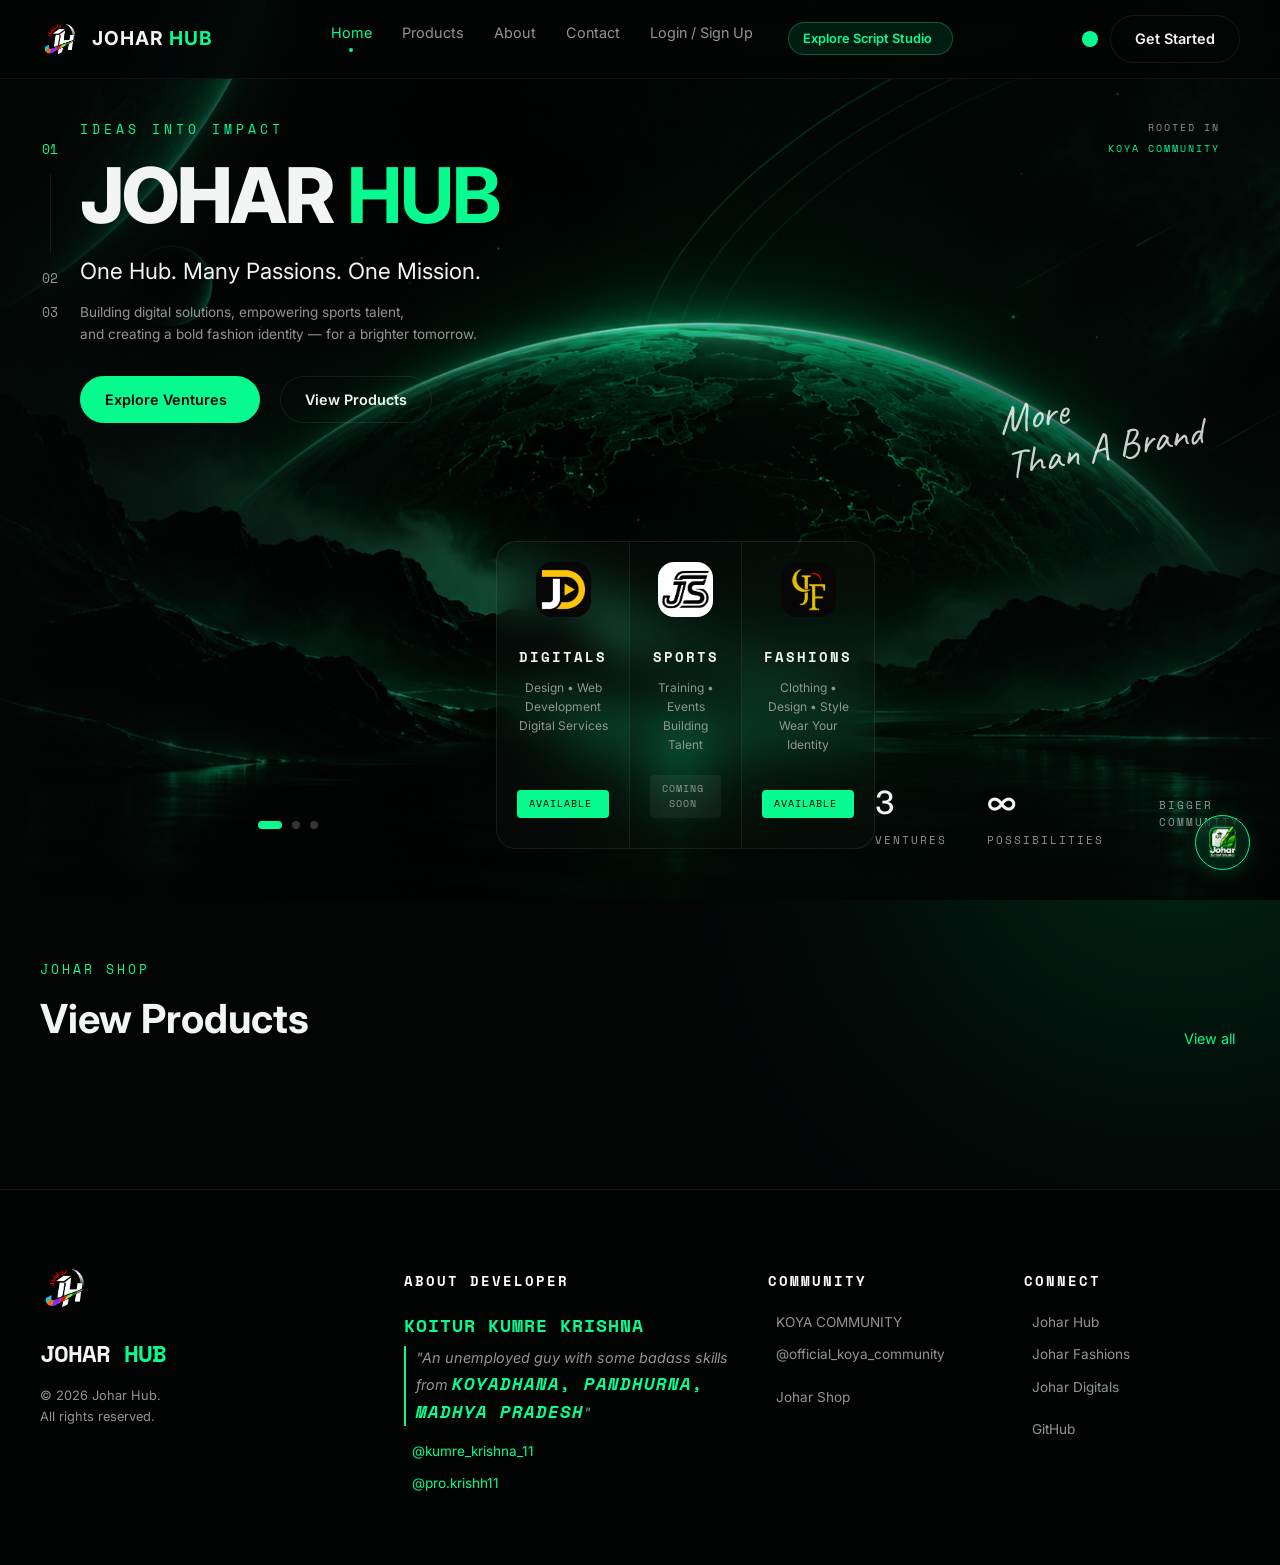
==== commit 62675405: "Update website" ====
--- a/index.html
+++ b/index.html
@@ -53,10 +53,11 @@
     </a>
 </div>
 
-    <a href="#" class="active">Home</a>
-    <a href="#products">Products</a>
+    <a href="index.html">Home</a>
+    <a href="products.html">Products</a>
     <a href="about.html">About</a>
     <a href="#contact">Contact</a>
+    <a href="auth.html" id="navLoginLink">Login / Sign Up</a>
     
     <!-- Naya Script Studio Bubble Capsule -->
     <a href="https://joharscriptstudio.netlify.app/index.html" class="script-studio-bubble" target="_blank">
@@ -73,7 +74,7 @@
             <i class="ri-search-line icon-btn"></i>
             <div class="cart-wrapper icon-btn">
                 <i class="ri-shopping-cart-2-line"></i>
-                <span class="cart-badge">3</span>
+                <span class="cart-badge"></span>
             </div>
             
             <!-- Get Started Button Linked to auth.html -->
@@ -113,7 +114,6 @@
                  <span id="side-2">03</span>
              </div>
 
-            <!-- Main Hero Content -->
             <!-- Main Hero Content -->
             <div class="hero-main">
                 
--- a/css/style.css
+++ b/css/style.css
@@ -18,7 +18,7 @@
 body { background: var(--black); color: var(--text); font-family: var(--font-main); overflow-x: hidden; line-height: 1.5; }
 a { text-decoration: none; color: inherit; }
 
-.bg-glow { position: fixed; pointer-events: none; z-index: -1; filter: blur(150px); opacity: 0.15; border-radius: 50%; }
+.bg-glow { position: fixed; pointer-events: none; z-index: -1; filter: blur(150px); opacity: 0.25; border-radius: 50%; }
 .glow-top { width: 400px; height: 400px; background: var(--green); top: -100px; left: -100px; }
 .glow-bottom { width: 400px; height: 400px; background: var(--green); right: -100px; bottom: -100px; }
 
@@ -232,8 +232,85 @@
     transition: transform 0.65s cubic-bezier(0.4, 0, 0.2, 1);
     will-change: transform;
 }
-.product-card { padding: 20px; position: relative; border-radius: 16px; transition: 0.3s; background: rgba(255, 255, 255, 0.035); border: 1px solid rgba(255, 255, 255, 0.08); height: auto; max-width: 300px; min-width: 300px; aspect-ratio: 3/4; }
-.product-card:hover { border-color: rgba(8, 251, 143, 0.45); transform: translateY(-5px); }
+.product-card {
+    padding: 20px;
+    position: relative;
+    border-radius: 16px;
+    transition: 0.35s ease;
+    background:
+        radial-gradient(
+            circle at 15% 20%,
+            rgba(8, 251, 143, 0.22),
+            transparent 38%
+        ),
+        radial-gradient(
+            circle at 85% 35%,
+            rgba(0, 220, 255, 0.16),
+            transparent 40%
+        ),
+        radial-gradient(
+            circle at 50% 100%,
+            rgba(0, 120, 255, 0.13),
+            transparent 45%
+        ),
+        rgba(255, 255, 255, 0.035);
+
+    border: 1px solid rgba(8, 251, 143, 0.15);
+    height: auto;
+    max-width: 300px;
+    min-width: 300px;
+    aspect-ratio: 3/4;
+    overflow: hidden;
+    display: flex;
+    flex-direction: column;
+}
+
+/* Ambient colour layer */
+.product-card::after {
+    content: "";
+    position: absolute;
+    inset: -30%;
+    background:
+        radial-gradient(
+            circle at 20% 30%,
+            rgba(8, 251, 143, 0.25),
+            transparent 30%
+        ),
+        radial-gradient(
+            circle at 80% 30%,
+            rgba(0, 200, 255, 0.18),
+            transparent 30%
+        ),
+        radial-gradient(
+            circle at 50% 80%,
+            rgba(0, 100, 255, 0.14),
+            transparent 35%
+        );
+    filter: blur(35px);
+    opacity: 0.45;
+    pointer-events: none;
+    transition: 0.5s ease;
+}
+
+/* Keep product content above gradient */
+.product-card > * {
+    position: relative;
+    z-index: 1;
+}
+
+.product-card:hover {
+    border-color: rgba(8, 251, 143, 0.5);
+    transform: translateY(-6px);
+
+    box-shadow:
+        0 15px 40px rgba(0, 0, 0, 0.5),
+        0 0 25px rgba(8, 251, 143, 0.12);
+}
+
+.product-card:hover::before {
+    opacity: 0.8;
+    transform: scale(1.08);
+}
 .fav-icon {
     position: absolute;
     top: 30px;
@@ -297,10 +374,16 @@
     border-radius: 12px;
 }
 .img-placeholder { font-family: var(--font-mono); color: rgba(255,255,255,0.1); font-size: 2.5rem; }
-.product-details { display: flex; justify-content: space-between; align-items: flex-end; }
-.product-details h3 { font-size: 1.1rem; font-weight: 500; margin-bottom: 5px; }
+.product-details { display: flex; justify-content: space-between; align-items: center; flex-shrink: 0; }
+.product-details h3 { font-size: 1.1rem; font-weight: 500; margin-bottom: 5px; display: -webkit-box;
+    -webkit-line-clamp: 2;
+    line-clamp: 2;
+    -webkit-box-orient: vertical;
+    overflow: hidden;
+    text-overflow: ellipsis; }
 .product-details .price { color: var(--green); font-family: var(--font-mono); font-weight: bold; }
-.cart-add-btn { background: transparent; border: 1px solid rgba(255, 255, 255, 0.2); color: var(--text); width: 40px; height: 40px; border-radius: 8px; cursor: pointer; transition: 0.3s; display: flex; align-items: center; justify-content: center; font-size: 1.2rem; }
+.cart-add-btn { background: transparent; border: 1px solid rgba(255, 255, 255, 0.2); color: var(--text); width: 40px; height: 40px; border-radius: 8px; cursor: pointer; transition: 0.3s; display: flex; align-items: center; justify-content: center; font-size: 1.2rem; flex-shrink: 0; margin-left: 10px; }
+
 .cart-add-btn:hover { background: var(--green); color: #000; border-color: var(--green); }
 
 /* =========================================
@@ -619,47 +702,16 @@
     font-size: 0.85rem;
 }
 
-/* =========================================
-   MOBILE
-   ========================================= */
-
-@media (max-width: 800px) {
-
-    .jh-about {
-        padding: 120px 18px 80px;
-    }
-
-    .jh-about-title {
-        font-size: clamp(2.6rem, 12vw, 4rem);
-    }
-
-    .jh-about-intro {
-        font-size: 0.95rem;
-    }
-
-    .jh-about-grid {
-        grid-template-columns: 1fr;
-    }
-
-    .jh-about-card {
-        min-height: auto;
-        padding: 27px;
-    }
-
-    .jh-mission {
-        margin-top: 60px;
-        padding: 35px 27px;
-    }
-
-    .jh-values {
-        grid-template-columns: 1fr;
-        margin-top: 50px;
-    }
-
-    .jh-values > div {
-        padding: 27px;
-    }
-}
+.product-view-container { padding: 120px 40px; max-width: 1200px; margin: 0 auto; display: grid; grid-template-columns: 1fr 1fr; gap: 50px; }
+        .product-media { display: flex; flex-direction: column; gap: 15px; }
+        .main-banner { width: 100%; aspect-ratio: 4/5; object-fit: cover; border-radius: 16px; border: 1px solid var(--glass-border); }
+        .gallery-grid { display: grid; grid-template-columns: repeat(4, 1fr); gap: 10px; }
+        .gallery-img { width: 100%; aspect-ratio: 1; object-fit: cover; border-radius: 8px; cursor: pointer; border: 1px solid transparent; transition: 0.3s; }
+        .gallery-img:hover { border-color: var(--green); }
+        .product-info h1 { font-size: 3rem; margin-bottom: 15px; }
+        .product-info .price { font-size: 1.8rem; color: var(--green); font-family: var(--font-mono); margin-bottom: 30px; }
+        .product-info p { color: var(--muted); line-height: 1.8; margin-bottom: 40px; }
+
 
 /* =========================================
    MOBILE RESPONSIVENESS (Exact Match)
@@ -851,6 +903,41 @@
     #desktopUserBadge {
         display: none !important;
     }
+
+    .jh-about {
+        padding: 120px 18px 80px;
+    }
+
+    .jh-about-title {
+        font-size: clamp(2.6rem, 12vw, 4rem);
+    }
+
+    .jh-about-intro {
+        font-size: 0.95rem;
+    }
+
+    .jh-about-grid {
+        grid-template-columns: 1fr;
+    }
+
+    .jh-about-card {
+        min-height: auto;
+        padding: 27px;
+    }
+
+    .jh-mission {
+        margin-top: 60px;
+        padding: 35px 27px;
+    }
+
+    .jh-values {
+        grid-template-columns: 1fr;
+        margin-top: 50px;
+    }
+
+    .jh-values > div {
+        padding: 27px;
+    }
 }
 
 @media (max-width: 768px) {
@@ -1066,4 +1153,13 @@
     #desktopUserBadge {
         display: none !important;
     }
-}
+
+    .product-view-container { grid-template-columns: 1fr; padding: 100px 15px 40px; }
+}
+/* Hide mobile profile block and logout button on desktop/tablet */
+@media (min-width: 901px) {
+    #mobileAuthBlock,
+    #mobileLogoutBtn {
+        display: none !important;
+    }
+}
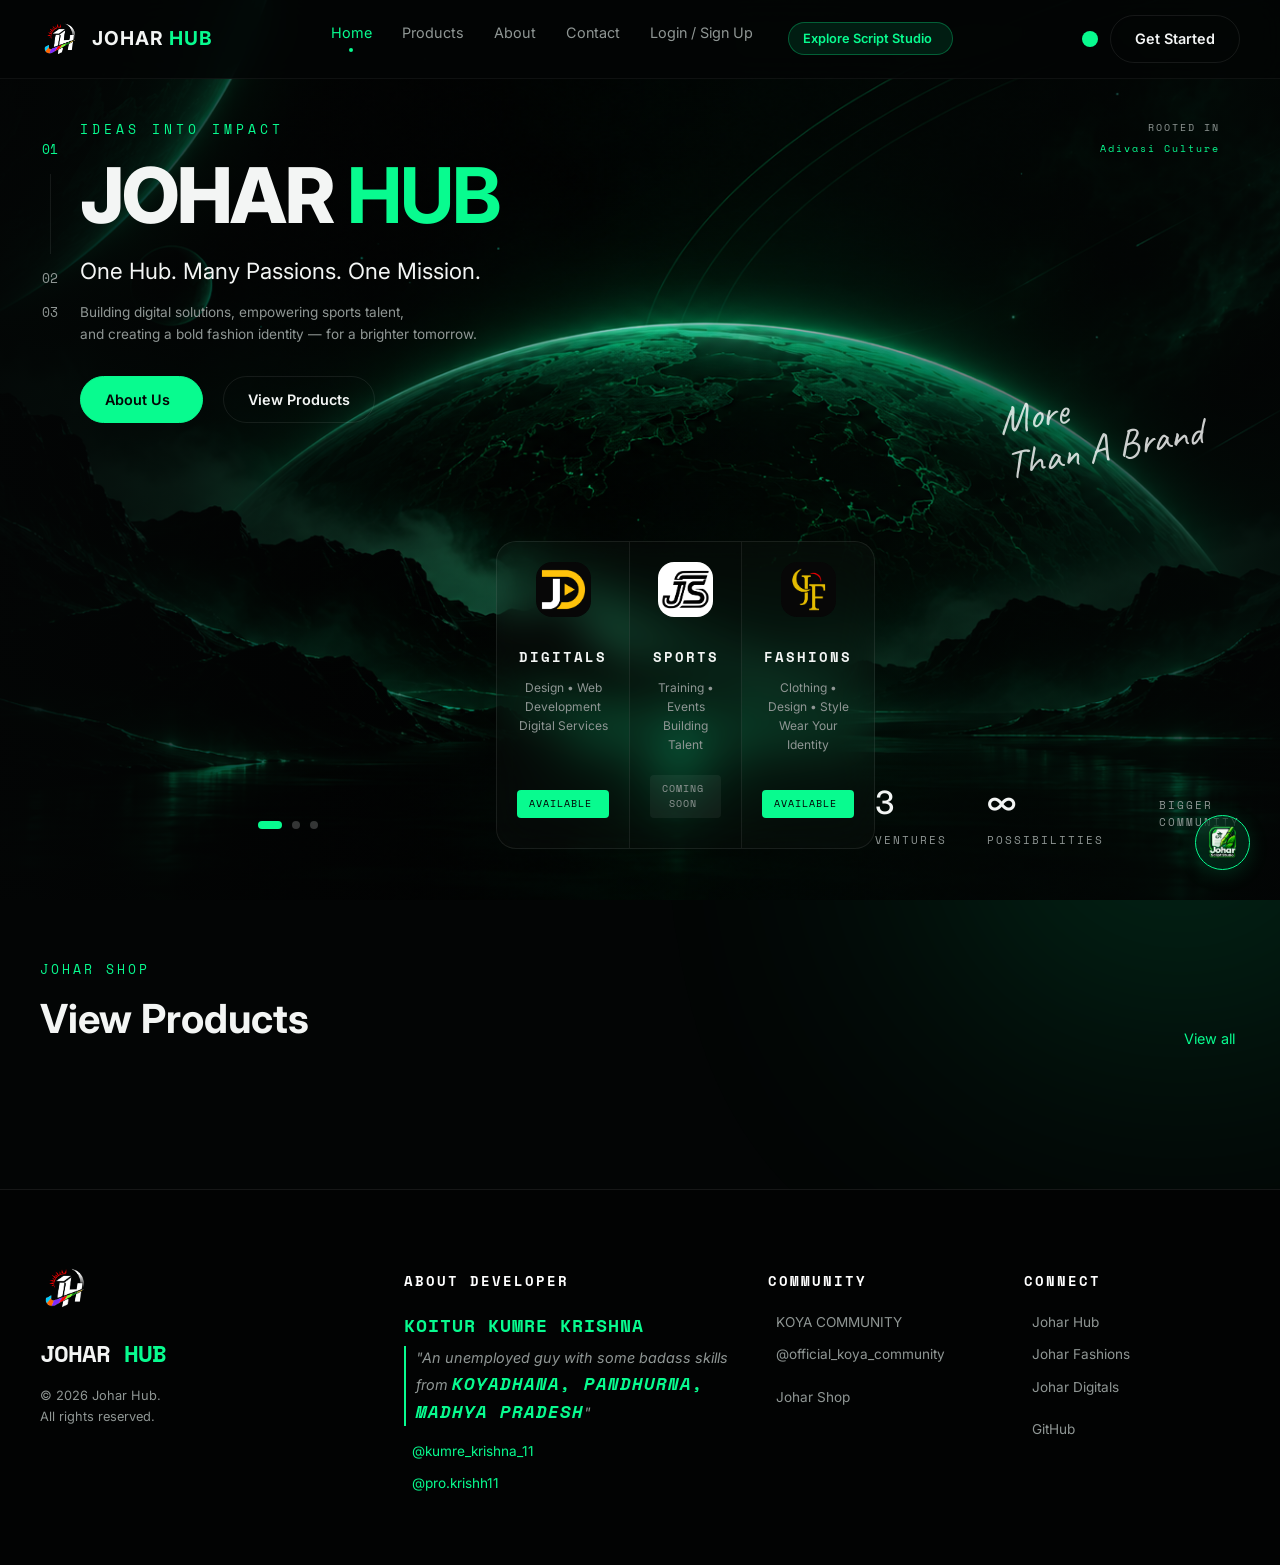
==== commit 2bee11da: "Update links and text in index.html" ====
--- a/index.html
+++ b/index.html
@@ -130,8 +130,8 @@
                             <p class="hero-subtitle">One Hub. Many Passions. One Mission.</p>
                             <p class="hero-desc">Building digital solutions, empowering sports talent,<br>and creating a bold fashion identity — for a brighter tomorrow.</p>
                             <div class="hero-buttons">
-                                <a href="#ventures" class="btn btn-primary">Explore Ventures <i class="ri-arrow-right-line"></i></a>
-                                <a href="#products" class="btn btn-outline">View Products</a>
+                                <a href="about.html" class="btn btn-primary">About Us <i class="ri-arrow-right-line"></i></a>
+                                <a href="products.html" class="btn btn-outline">View Products</a>
                             </div>
                         </div>
 
@@ -142,7 +142,6 @@
                             <p class="hero-subtitle">Crafting Seamless Digital Experiences.</p>
                             <p class="hero-desc">Custom web applications, stunning UI/UX designs,<br>and robust software architecture tailored for your success.</p>
                             <div class="hero-buttons">
-                                <a href="#ventures" class="btn btn-primary">Our Services <i class="ri-code-line"></i></a>
                                 <a href="#contact" class="btn btn-outline">Hire Us</a>
                             </div>
                         </div>
@@ -152,9 +151,9 @@
                             <p class="eyebrow">WEAR YOUR IDENTITY</p>
                             <h1 class="hero-title">JOHAR <b>FASHIONS</b></h1>
                             <p class="hero-subtitle">Bold Styles. Unmatched Talent.</p>
-                            <p class="hero-desc">Fusing tribal heritage with modern streetwear,<br>while empowering the next generation of sports champions.</p>
+                            <p class="hero-desc">Fusing tribal heritage with modern streetwear.</p>
                             <div class="hero-buttons">
-                                <a href="#products" class="btn btn-primary">Shop Now <i class="ri-shopping-cart-2-line"></i></a>
+                                <a href="products.html" class="btn btn-primary">Shop Now <i class="ri-shopping-cart-2-line"></i></a>
                             </div>
                         </div>
 
@@ -164,7 +163,7 @@
                     <div class="hero-tags">
                         <div class="tag-rooted">
                             <p>ROOTED IN</p>
-                            <p class="highlight">KOYA COMMUNITY <i class="ri-leaf-fill"></i></p>
+                            <p class="highlight">Adivasi Culture<i class="ri-leaf-fill"></i></p>
                         </div>
                         <div class="tag-signature">
                             More<br>Than A Brand
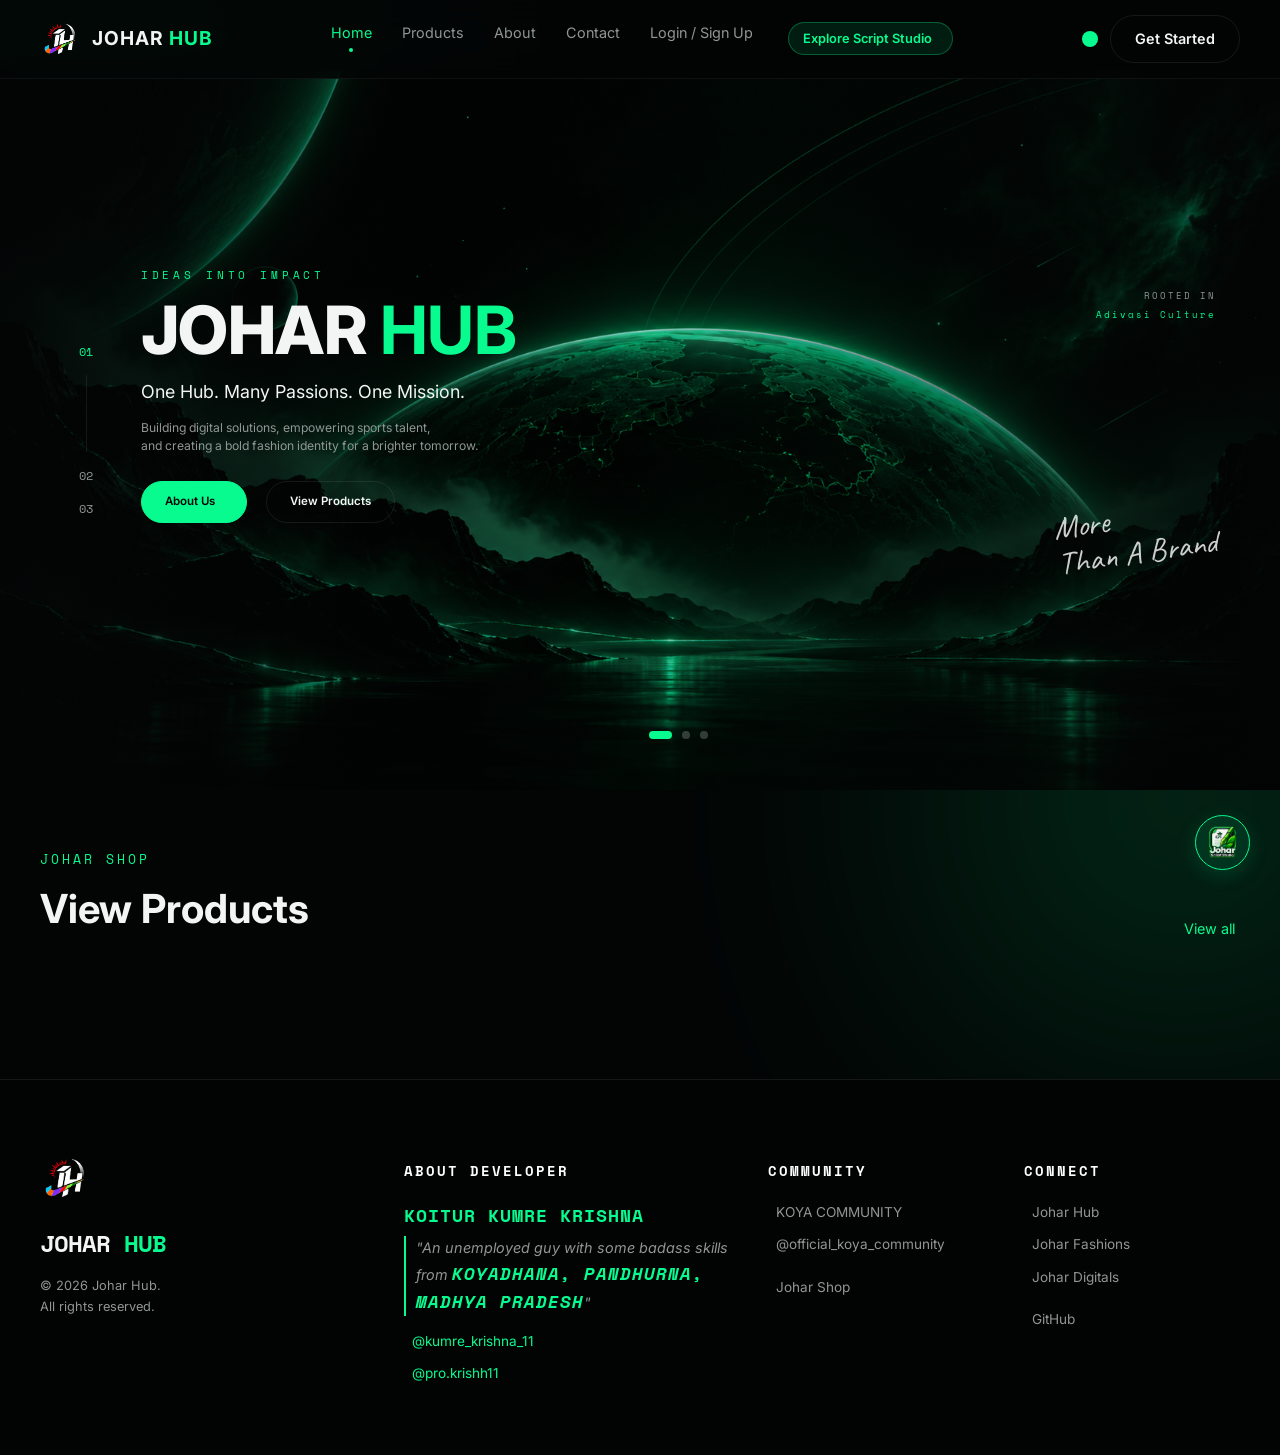
==== commit bcba630e: "Update website" ====
--- a/index.html
+++ b/index.html
@@ -94,30 +94,40 @@
     <div class="bg-glow glow-top"></div>
     <div class="bg-glow glow-bottom"></div>
 
-    <!-- ========================= HERO SECTION ========================= -->
+
+    <!-- ========================= HERO SECTION (STRICT 16:9) ========================= -->
     <section class="hero-section">
         
+        <!-- 3 Alag Background Images for 3 Ventures -->
         <div class="hero-bg-wrapper">
-            <img src="assets/icons/HERO.png" alt="Johar Hub Background">
+            <!-- Slide 1 BG: Main Hub -->
+            <img src="assets/icons/HERO.png" alt="Johar Hub Background" class="hero-bg-slide active">
+            
+            <!-- Slide 2 BG: Johar Digitals (Apni image ka path yahan daalna) -->
+            <img src="assets/icons/HERO-DIGITALS.png" onerror="this.src='assets/icons/HERO.png'" alt="Johar Digitals Background" class="hero-bg-slide">
+            
+            <!-- Slide 3 BG: Johar Fashions (Apni image ka path yahan daalna) -->
+            <img src="assets/icons/HERO-FASHIONS.png" onerror="this.src='assets/icons/HERO.png'" alt="Johar Fashions Background" class="hero-bg-slide">
+
             <!-- Dark Overlay taaki text clear padha jaye -->
-            <div class="bg-overlay"></div> 
-        </div>
-
-        <!-- Content Container -->
+            <div class="bg-overlay"></div>
+        </div>
+
+        <!-- 16:9 Scaled Content Container -->
         <div class="hero-content-wrapper">
             
             <!-- Left Sidebar Navigation -->
             <div class="hero-sidebar">
-                 <span id="side-0" class="active">01</span>
-                 <div class="line"></div>
-                 <span id="side-1">02</span>
-                 <span id="side-2">03</span>
-             </div>
+                <span id="side-0" class="active">01</span>
+                <div class="line"></div>
+                <span id="side-1">02</span>
+                <span id="side-2">03</span>
+            </div>
 
             <!-- Main Hero Content -->
             <div class="hero-main">
                 
-                <!-- TOP ROW: Text Slider & Tags -->
+                <!-- TOP/CENTER ROW: Text Slider & Floating Tags -->
                 <div class="hero-top">
                     
                     <!-- Text Content SLIDER -->
@@ -128,7 +138,7 @@
                             <p class="eyebrow">IDEAS INTO IMPACT</p>
                             <h1 class="hero-title">JOHAR <b>HUB</b></h1>
                             <p class="hero-subtitle">One Hub. Many Passions. One Mission.</p>
-                            <p class="hero-desc">Building digital solutions, empowering sports talent,<br>and creating a bold fashion identity — for a brighter tomorrow.</p>
+                            <p class="hero-desc">Building digital solutions, empowering sports talent,<br>and creating a bold fashion identity for a brighter tomorrow.</p>
                             <div class="hero-buttons">
                                 <a href="about.html" class="btn btn-primary">About Us <i class="ri-arrow-right-line"></i></a>
                                 <a href="products.html" class="btn btn-outline">View Products</a>
@@ -142,16 +152,16 @@
                             <p class="hero-subtitle">Crafting Seamless Digital Experiences.</p>
                             <p class="hero-desc">Custom web applications, stunning UI/UX designs,<br>and robust software architecture tailored for your success.</p>
                             <div class="hero-buttons">
-                                <a href="#contact" class="btn btn-outline">Hire Us</a>
+                                <a href="#contact" class="btn btn-primary">Hire Us <i class="ri-send-plane-fill"></i></a>
                             </div>
                         </div>
 
-                        <!-- Slide 3: Johar Fashion & Sports -->
+                        <!-- Slide 3: Johar Fashions -->
                         <div class="hero-text slide">
                             <p class="eyebrow">WEAR YOUR IDENTITY</p>
                             <h1 class="hero-title">JOHAR <b>FASHIONS</b></h1>
                             <p class="hero-subtitle">Bold Styles. Unmatched Talent.</p>
-                            <p class="hero-desc">Fusing tribal heritage with modern streetwear.</p>
+                            <p class="hero-desc">Fusing tribal heritage with modern streetwear.<br>Designed for those who carry their roots with pride.</p>
                             <div class="hero-buttons">
                                 <a href="products.html" class="btn btn-primary">Shop Now <i class="ri-shopping-cart-2-line"></i></a>
                             </div>
@@ -163,7 +173,7 @@
                     <div class="hero-tags">
                         <div class="tag-rooted">
                             <p>ROOTED IN</p>
-                            <p class="highlight">Adivasi Culture<i class="ri-leaf-fill"></i></p>
+                            <p class="highlight">Adivasi Culture <i class="ri-leaf-fill"></i></p>
                         </div>
                         <div class="tag-signature">
                             More<br>Than A Brand
@@ -171,60 +181,15 @@
                     </div>
                 </div>
 
-                <!-- BOTTOM ROW: Stats & Ventures Glass Box -->
+                <!-- BOTTOM ROW: Only Carousel Dots -->
                 <div class="hero-bottom">
-                    
-                    <!-- Hero Carousel Dots (Visible on Desktop & Mobile) -->
                     <div class="hero-dots">
                         <span class="active"></span>
                         <span></span>
                         <span></span>
                     </div>
-
-                    <!-- Glass Panel -->
-                    <div class="hero-glass-panel">
-                        <!-- DIGITAL -->
-                        <div class="venture-col">
-                            <div class="v-icon green-fill"><img src="assets/logos/JD-Logo.png" alt="Digital Logo"  class="v-icon green-fill" style="background-color: #070707;"></div>
-                            <h3>DIGITALS</h3>
-                            <p>Design • Web Development<br>Digital Services</p>
-                            <span class="status available">AVAILABLE <i class="ri-check-line"></i></span>
-                        </div>
-                        <!-- SPORTS -->
-                        <div class="venture-col center-col">
-                            <div class="v-icon dark-fill"><img src="assets/logos/JS-Logo.png" alt="Sports Logo" class="v-icon dark-fill" style="background-color: hsl(0, 0%, 100%);"></div>
-                            <h3>SPORTS</h3>
-                            <p>Training • Events<br>Building Talent</p>
-                            <span class="status coming">COMING SOON <i class="ri-hourglass-line"></i></span>
-                        </div>
-                        <!-- FASHION -->
-                        <div class="venture-col">
-                            <div class="v-icon green-fill"><img src="assets/logos/JF-Logo-Golden.png" alt="Fashion Logo" class="v-icon green-fill" style="background-color: #070707;"></div>
-                            <h3>FASHIONS</h3>
-                            <p>Clothing • Design • Style<br>Wear Your Identity</p>
-                            <span class="status available">AVAILABLE <i class="ri-check-line"></i></span>
-                        </div>
-                    </div>
-
-                    <!-- Stats -->
-                    <div class="hero-stats">
-                        <div class="stat-box">
-                            <h2>3</h2>
-                            <p>VENTURES</p>
-                        </div>
-                        <div class="stat-box">
-                            <h2>∞</h2>
-                            <p>POSSIBILITIES</p>
-                        </div>
-                        <div class="stat-box flex-stat">
-                            <i class="ri-team-line"></i>
-                            <div style="text-align: left;">
-                                <p>BIGGER</p>
-                                <p>COMMUNITY</p>
-                            </div>
-                        </div>
-                    </div>
                 </div>
+
             </div>
         </div>
     </section>
@@ -236,7 +201,7 @@
                 <p class="section-label">JOHAR SHOP</p>
                 <h2>View Products</h2>
             </div>
-            <a href="product.html" class="view-all">View all <i class="ri-arrow-right-line"></i></a>
+            <a href="products.html" class="view-all">View all <i class="ri-arrow-right-line"></i></a>
         </div>
     <div class="products-carousel">
         <div class="products-grid">
@@ -284,7 +249,7 @@
                     <i class="ri-instagram-line" style="font-size: 1.2rem;"></i> @official_koya_community
                 </a>
                 
-                <a href="#products" class="footer-link" style="margin-top: 10px;">
+                <a href="products.html" class="footer-link" style="margin-top: 10px;">
                     <i class="ri-shopping-bag-line" style="font-size: 1.2rem;"></i> Johar Shop
                 </a>
             </div>
--- a/css/style.css
+++ b/css/style.css
@@ -204,11 +204,6 @@
 .center-col { border-left: 1px solid var(--glass-border); border-right: 1px solid var(--glass-border); background: rgba(0,0,0,0.2); }
 .v-icon { width: 55px; height: 55px; border-radius: 16px; display: flex; align-items: center; justify-content: center; font-family: var(--font-mono); font-size: 1.2rem; font-weight: bold; margin-bottom: 20px; }
 
-.venture-col h3 { font-family: var(--font-mono); font-size: 0.85rem; letter-spacing: 2px; margin-bottom: 10px; }
-.venture-col p { color: var(--muted); font-size: 0.75rem; line-height: 1.6; margin-bottom: 20px; flex-grow: 1; }
-.status { padding: 6px 12px; border-radius: 4px; font-family: var(--font-mono); font-size: 0.65rem; display: inline-flex; align-items: center; gap: 5px; letter-spacing: 1px; }
-.status.available { background: var(--green); color: var(--black); }
-.status.coming { background: rgba(255, 255, 255, 0.05); color: var(--muted); }
 
 /* =========================================
    PRODUCTS SECTION
@@ -668,38 +663,6 @@
     display: grid;
     grid-template-columns: repeat(3, 1fr);
     gap: 1px;
-
-    margin-top: 70px;
-
-    background: rgba(255,255,255,0.08);
-    border: 1px solid rgba(255,255,255,0.08);
-    border-radius: 18px;
-    overflow: hidden;
-}
-
-.jh-values > div {
-    padding: 32px;
-    background: var(--bg, #0b0d0c);
-}
-
-.jh-values span {
-    display: block;
-    margin-bottom: 25px;
-
-    color: var(--green, #08fb8f);
-    font-family: "Space Mono", monospace;
-    font-size: 0.75rem;
-}
-
-.jh-values h3 {
-    margin: 0 0 8px;
-    font-size: 1.1rem;
-}
-
-.jh-values p {
-    margin: 0;
-    color: var(--muted, #888);
-    font-size: 0.85rem;
 }
 
 .product-view-container { padding: 120px 40px; max-width: 1200px; margin: 0 auto; display: grid; grid-template-columns: 1fr 1fr; gap: 50px; }
@@ -712,6 +675,110 @@
         .product-info .price { font-size: 1.8rem; color: var(--green); font-family: var(--font-mono); margin-bottom: 30px; }
         .product-info p { color: var(--muted); line-height: 1.8; margin-bottom: 40px; }
 
+/* =========================================
+   CUSTOM POP-UP SYSTEM
+========================================= */
+.custom-popup-overlay {
+    position: fixed;
+    top: 0; left: 0; width: 100%; height: 100%;
+    background: rgba(0, 0, 0, 0.8);
+    backdrop-filter: blur(8px);
+    -webkit-backdrop-filter: blur(8px);
+    z-index: 10000;
+    display: flex;
+    align-items: center;
+    justify-content: center;
+    opacity: 0;
+    visibility: hidden;
+    transition: 0.3s ease;
+}
+
+.custom-popup-overlay.active {
+    opacity: 1;
+    visibility: visible;
+}
+
+.custom-popup-box {
+    background: #070c0a;
+    border: 1px solid var(--green-border);
+    border-radius: 20px;
+    padding: 40px 30px;
+    max-width: 380px;
+    width: 90%;
+    text-align: center;
+    transform: translateY(30px) scale(0.95);
+    transition: 0.4s cubic-bezier(0.175, 0.885, 0.32, 1.275);
+    box-shadow: 0 20px 50px rgba(0,0,0,0.6), inset 0 0 20px rgba(8,251,143,0.05);
+    position: relative;
+}
+
+.custom-popup-overlay.active .custom-popup-box {
+    transform: translateY(0) scale(1);
+}
+
+.custom-popup-img {
+    width: 140px;
+    height: 140px;
+    object-fit: contain;
+    margin: 0 auto 20px;
+    filter: drop-shadow(0 10px 15px rgba(8,251,143,0.2));
+}
+
+.custom-popup-title {
+    color: var(--text);
+    font-size: 1.5rem;
+    margin-bottom: 12px;
+    letter-spacing: -0.5px;
+}
+
+.custom-popup-msg {
+    color: var(--muted);
+    font-size: 0.95rem;
+    margin-bottom: 30px;
+    line-height: 1.6;
+}
+
+.custom-popup-btn {
+    display: flex;
+    align-items: center;
+    justify-content: center;
+    gap: 8px;
+    background: var(--green);
+    color: #031009;
+    padding: 14px 30px;
+    border-radius: 12px;
+    font-weight: 700;
+    text-decoration: none;
+    transition: 0.3s;
+    width: 100%;
+}
+
+.custom-popup-btn:hover {
+    box-shadow: 0 8px 25px rgba(8, 251, 143, 0.3);
+    transform: translateY(-2px);
+}
+
+.custom-popup-close {
+    position: absolute;
+    top: 15px;
+    right: 15px;
+    color: var(--muted);
+    font-size: 1.5rem;
+    cursor: pointer;
+    transition: 0.3s;
+    width: 35px;
+    height: 35px;
+    display: flex;
+    align-items: center;
+    justify-content: center;
+    border-radius: 50%;
+    background: rgba(255,255,255,0.05);
+}
+
+.custom-popup-close:hover {
+    color: #ff5555;
+    background: rgba(255,85,85,0.1);
+}
 
 /* =========================================
    MOBILE RESPONSIVENESS (Exact Match)
@@ -1125,14 +1192,6 @@
         display: none;
     } 
     
-    .footer-area { padding: 60px 20px 40px; }
-    .footer-grid { grid-template-columns: 1fr; gap: 40px; text-align: center; }
-    .footer-col { align-items: center; }
-    .dev-desc { border-left: none; border-bottom: 2px solid var(--green); padding-left: 0; padding-bottom: 10px; }
-    .dev-desc span{ color: var(--green); font-family: var(--font-mono); font-weight: bold; font-size: 1.1rem; text-transform: uppercase; letter-spacing: 1px;
-    }
-    .footer-link:hover { transform: translateY(-3px); }
-
     #loginBtn {
         display: none !important;
     }
@@ -1155,6 +1214,79 @@
     }
 
     .product-view-container { grid-template-columns: 1fr; padding: 100px 15px 40px; }
+
+   .footer-area {
+        padding: 55px 20px 40px;
+        margin-top: 30px;
+        width: 100%;
+        overflow: hidden;
+    }
+
+    .footer-grid {
+        width: 100%;
+        grid-template-columns: 1fr;
+        gap: 40px;
+    }
+
+    .footer-col {
+        width: 100%;
+        max-width: 100%;
+        min-width: 0;
+    }
+
+    .footer-logo {
+        width: 45px;
+        height: 45px;
+    }
+
+    .footer-brand-name {
+        font-size: 1.35rem;
+    }
+
+    .copyright {
+        font-size: 0.75rem;
+        max-width: 100%;
+    }
+
+    .footer-heading {
+        font-size: 0.8rem;
+        margin-bottom: 15px;
+    }
+
+    .dev-name {
+        font-size: 0.95rem;
+        max-width: 100%;
+        overflow-wrap: anywhere;
+    }
+
+    .dev-desc {
+        font-size: 0.8rem;
+        max-width: 100%;
+        overflow-wrap: anywhere;
+    }
+
+    .footer-link {
+        font-size: 0.8rem;
+        max-width: 100%;
+        overflow-wrap: anywhere;
+    }
+
+    .social-icons {
+        flex-wrap: wrap;
+        gap: 10px;
+    }
+
+    .social-icons a {
+        width: 42px;
+        height: 42px;
+        font-size: 1.15rem;
+    }
+
+    /* Prevent long content from creating horizontal overflow */
+    .footer-area * {
+        max-width: 100%;
+    }
+
 }
 /* Hide mobile profile block and logout button on desktop/tablet */
 @media (min-width: 901px) {
@@ -1162,4 +1294,206 @@
     #mobileLogoutBtn {
         display: none !important;
     }
+}
+
+
+/* =========================================
+   STRICT 16:9 HERO OVERRIDES (ALL SCREENS)
+========================================= */
+.hero-section {
+    position: relative;
+    width: 100%;
+    aspect-ratio: 16 / 9 !important;
+    height: auto !important;
+    min-height: unset !important;
+    margin-top: 70px; /* Fixed header ke neeche se start hoga */
+    display: flex;
+    align-items: center;
+    justify-content: center;
+    overflow: hidden;
+    background: var(--black);
+}
+
+/* Background Slider Images Crossfade + Zoom Effect */
+.hero-bg-wrapper img.hero-bg-slide {
+    position: absolute;
+    top: 0;
+    left: 0;
+    width: 100%;
+    height: 100%;
+    object-fit: cover;
+    object-position: center;
+    opacity: 0;
+    transform: scale(1.04);
+    transition: opacity 0.9s ease-in-out, transform 1.2s ease-out;
+    pointer-events: none;
+}
+
+.hero-bg-wrapper img.hero-bg-slide.active {
+    opacity: 1;
+    transform: scale(1);
+}
+
+/* 16:9 Fluid Content Wrapper */
+.hero-content-wrapper {
+    position: relative;
+    z-index: 3;
+    display: flex;
+    align-items: center;
+    width: 100%;
+    height: 100%;
+    max-width: 1600px;
+    margin: 0 auto;
+    padding: 4% 5% !important;
+}
+
+/* Left Sidebar scaled to 16:9 */
+.hero-sidebar {
+    position: relative !important;
+    left: auto !important;
+    top: auto !important;
+    transform: none !important;
+    width: clamp(24px, 3.5vw, 55px);
+    height: 65%;
+    display: flex;
+    flex-direction: column;
+    justify-content: center;
+    align-items: center;
+    gap: clamp(6px, 1.2vw, 16px);
+    font-size: clamp(0.55rem, 0.9vw, 0.85rem);
+    padding-top: 0 !important;
+    margin-right: clamp(10px, 2.5vw, 40px);
+}
+
+.hero-sidebar .line {
+    width: 1px;
+    flex-grow: 1;
+    max-height: clamp(25px, 6vw, 80px);
+    background: var(--glass-border);
+}
+
+/* Main Content Area */
+.hero-main {
+    flex: 1;
+    height: 100%;
+    display: flex;
+    flex-direction: column;
+    justify-content: center;
+    position: relative;
+}
+
+.hero-top {
+    display: flex !important;
+    flex-direction: row !important;
+    justify-content: space-between;
+    align-items: center !important;
+    width: 100%;
+    height: auto !important;
+    margin: auto 0;
+}
+
+.hero-text-slider {
+    flex: 1;
+    max-width: 62%;
+    margin-top: 0 !important;
+    padding-left: 0 !important;
+    text-align: left !important;
+}
+
+/* Fluid Typography according to 16:9 box */
+.hero-text .eyebrow {
+    font-size: clamp(0.45rem, 0.85vw, 0.85rem) !important;
+    letter-spacing: clamp(1.5px, 0.3vw, 4px) !important;
+    margin-bottom: clamp(4px, 1vw, 14px) !important;
+}
+
+.hero-title {
+    font-size: clamp(1.35rem, 5.2vw, 5.5rem) !important;
+    line-height: 1.05 !important;
+    letter-spacing: clamp(-0.5px, -0.15vw, -2px) !important;
+    margin-bottom: clamp(4px, 1vw, 15px) !important;
+}
+
+.hero-subtitle {
+    font-size: clamp(0.65rem, 1.4vw, 1.4rem) !important;
+    margin-bottom: clamp(4px, 1vw, 14px) !important;
+}
+
+.hero-desc {
+    font-size: clamp(0.5rem, 0.95vw, 0.95rem) !important;
+    line-height: 1.5 !important;
+    margin-bottom: clamp(8px, 2vw, 28px) !important;
+    padding: 0 !important;
+    display: -webkit-box;
+    -webkit-line-clamp: 2;
+    line-clamp: 2;
+    -webkit-box-orient: vertical;
+    overflow: hidden;
+}
+
+.hero-buttons {
+    justify-content: flex-start !important;
+    gap: clamp(8px, 1.5vw, 20px) !important;
+}
+
+.hero-buttons .btn {
+    padding: clamp(5px, 0.9vw, 12px) clamp(10px, 1.8vw, 24px) !important;
+    font-size: clamp(0.5rem, 0.9vw, 0.9rem) !important;
+}
+
+/* Floating Right Tags inside 16:9 */
+.hero-tags {
+    position: relative !important;
+    top: auto !important;
+    right: auto !important;
+    width: 35% !important;
+    height: clamp(90px, 22vw, 320px) !important;
+    display: flex;
+    flex-direction: column;
+    justify-content: space-between;
+    align-items: flex-end;
+}
+
+.tag-rooted {
+    position: relative !important;
+    top: auto !important;
+    right: auto !important;
+    text-align: right !important;
+    font-size: clamp(0.42rem, 0.7vw, 0.7rem) !important;
+}
+
+.tag-signature {
+    position: relative !important;
+    top: auto !important;
+    right: auto !important;
+    bottom: auto !important;
+    font-size: clamp(0.9rem, 2.5vw, 2.6rem) !important;
+    transform: rotate(-8deg) !important;
+    margin-bottom: 0 !important;
+}
+
+/* Bottom Dots inside 16:9 */
+.hero-bottom {
+    position: absolute !important;
+    bottom: 0 !important;
+    left: 0 !important;
+    right: 0 !important;
+    width: 100% !important;
+    display: flex;
+    justify-content: center !important;
+    align-items: center;
+}
+
+.hero-dots {
+    margin-bottom: 0 !important;
+    gap: clamp(5px, 0.8vw, 10px) !important;
+}
+
+.hero-dots span {
+    width: clamp(5px, 0.6vw, 8px) !important;
+    height: clamp(5px, 0.6vw, 8px) !important;
+}
+
+.hero-dots span.active {
+    width: clamp(14px, 1.8vw, 24px) !important;
 }
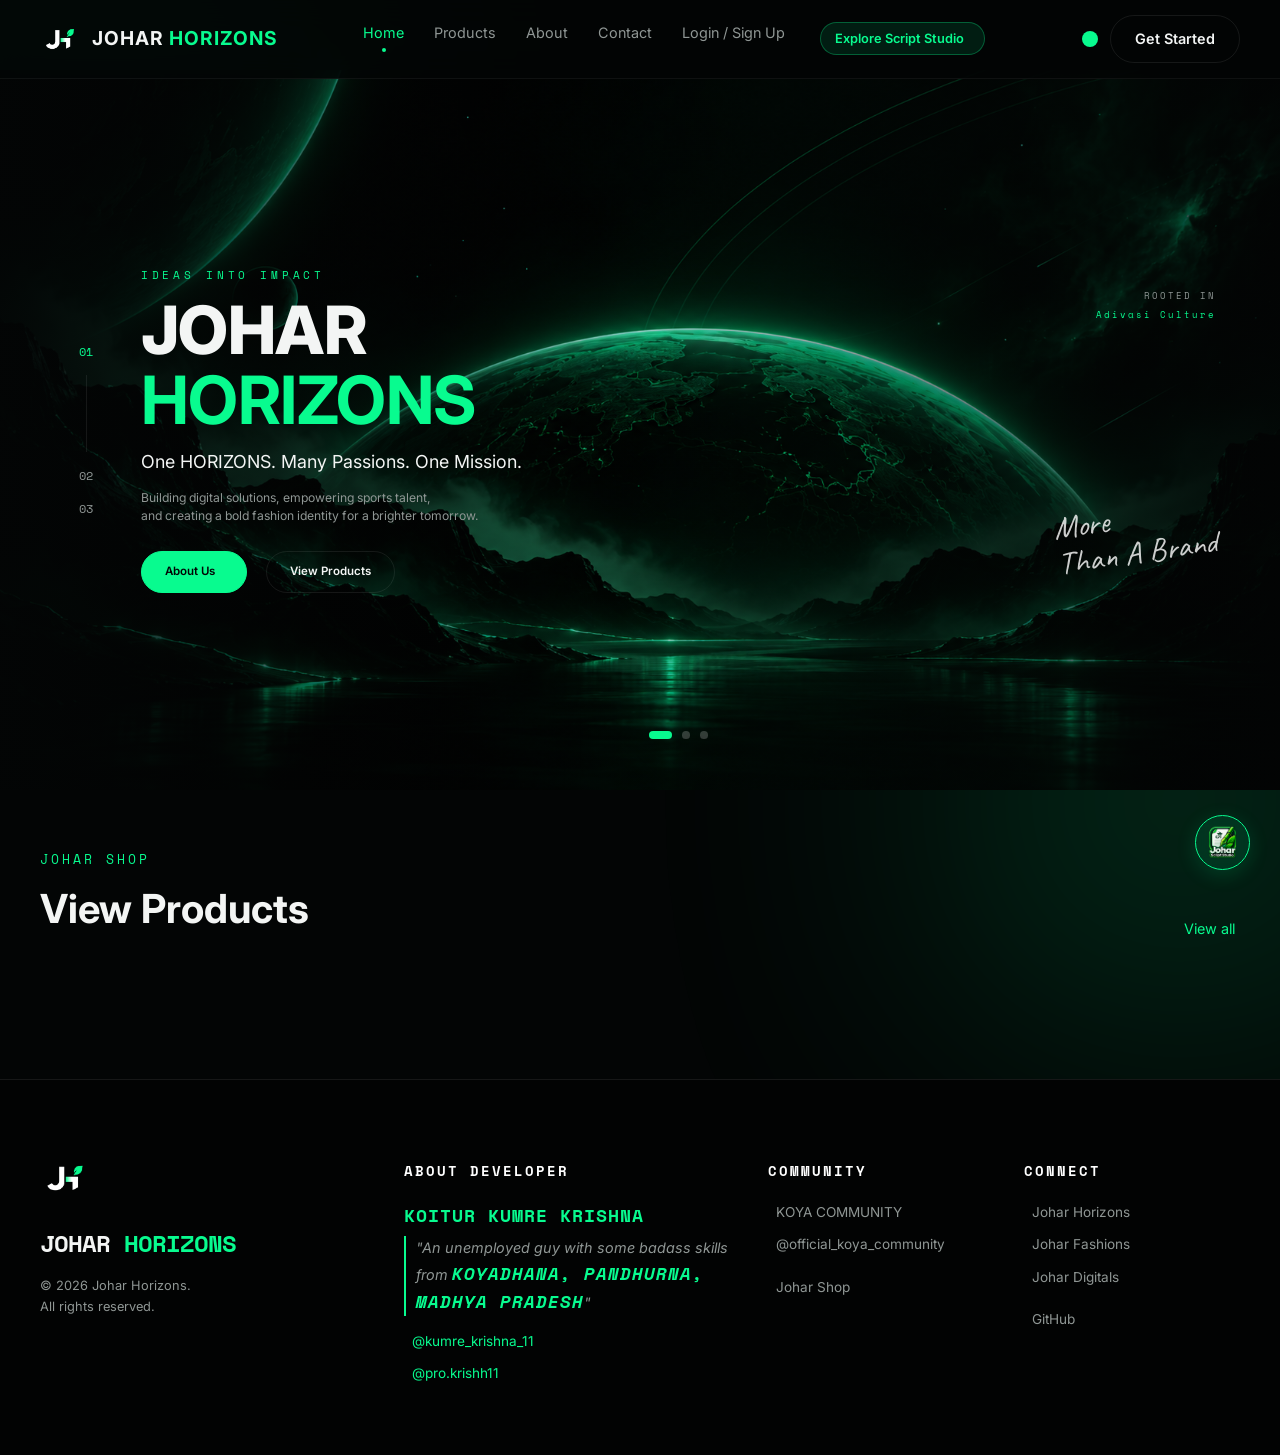
==== commit 82c46134: "Update website" ====
--- a/index.html
+++ b/index.html
@@ -3,7 +3,7 @@
 <head>
     <meta charset="UTF-8">
     <meta name="viewport" content="width=device-width, initial-scale=1.0">
-    <title>Johar Hub</title>
+    <title>Johar Horizons</title>
     <!-- Fonts -->
     <link rel="preconnect" href="https://fonts.googleapis.com">
     <link rel="preconnect" href="https://fonts.gstatic.com" crossorigin>
@@ -19,7 +19,7 @@
 <meta name="mobile-web-app-capable" content="yes">
 <meta name="apple-mobile-web-app-capable" content="yes">
 <meta name="apple-mobile-web-app-status-bar-style" content="black">
-<meta name="apple-mobile-web-app-title" content="Johar Hub">
+<meta name="apple-mobile-web-app-title" content="Johar Horizons">
 
 <link rel="apple-touch-icon" href="./assets/logos/JH-Logo-White-192x192.png">
 </head>
@@ -28,8 +28,10 @@
     <!-- ========================= HEADER ========================= -->
     <header class="header">
         <div class="header-brand" href="#">
-            <div><img src="assets/logos/JH-Logo-White.png" class="mini-logo"></div>
-            <span style="font-weight: bold;">JOHAR <b>HUB</b></span>
+            <div><img src="assets/logos/JH-Logo-V2-White.png" class="mini-logo"></div>
+            <span style="font-weight: bold;">JOHAR <b>HORIZONS
+            
+            </b></span>
         </div>
         
         <nav class="header-nav" id="navMenu">
@@ -100,8 +102,8 @@
         
         <!-- 3 Alag Background Images for 3 Ventures -->
         <div class="hero-bg-wrapper">
-            <!-- Slide 1 BG: Main Hub -->
-            <img src="assets/icons/HERO.png" alt="Johar Hub Background" class="hero-bg-slide active">
+            <!-- Slide 1 BG: Main HORIZONS -->
+            <img src="assets/icons/HERO.png" alt="Johar Horizons Background" class="hero-bg-slide active">
             
             <!-- Slide 2 BG: Johar Digitals (Apni image ka path yahan daalna) -->
             <img src="assets/icons/HERO-DIGITALS.png" onerror="this.src='assets/icons/HERO.png'" alt="Johar Digitals Background" class="hero-bg-slide">
@@ -133,11 +135,11 @@
                     <!-- Text Content SLIDER -->
                     <div class="hero-text-slider">
                         
-                        <!-- Slide 1: Main Hub -->
+                        <!-- Slide 1: Main HORIZONS -->
                         <div class="hero-text slide active">
                             <p class="eyebrow">IDEAS INTO IMPACT</p>
-                            <h1 class="hero-title">JOHAR <b>HUB</b></h1>
-                            <p class="hero-subtitle">One Hub. Many Passions. One Mission.</p>
+                            <h1 class="hero-title">JOHAR <b>HORIZONS</b></h1>
+                            <p class="hero-subtitle">One HORIZONS. Many Passions. One Mission.</p>
                             <p class="hero-desc">Building digital solutions, empowering sports talent,<br>and creating a bold fashion identity for a brighter tomorrow.</p>
                             <div class="hero-buttons">
                                 <a href="about.html" class="btn btn-primary">About Us <i class="ri-arrow-right-line"></i></a>
@@ -216,9 +218,9 @@
             
             <!-- Column 1: Brand & Copyright -->
             <div class="footer-col brand-col">
-                <div class="footer-logo"><img src="assets/logos/JH-Logo-White.png" class="footer-logo" alt="Johar Hub Logo"></div>
-                <h2 class="footer-brand-name">JOHAR <span>HUB</span></h2>
-                <p class="copyright">&copy; 2026 Johar Hub.<br>All rights reserved.</p>
+                <div class="footer-logo"><img src="assets/logos/JH-Logo-V2-White.png" class="footer-logo" alt="Johar Horizons Logo"></div>
+                <h2 class="footer-brand-name">JOHAR <span>HORIZONS</span></h2>
+                <p class="copyright">&copy; 2026 Johar Horizons.<br>All rights reserved.</p>
             </div>
 
             <!-- Column 2: About Developer -->
@@ -254,13 +256,13 @@
                 </a>
             </div>
 
-            <!-- Column 4: Connect (Johar Hub Tree) -->
+            <!-- Column 4: Connect (Johar Horizons Tree) -->
             <div class="footer-col links-col">
                 <h3 class="footer-heading">Connect</h3>
                 
-                <!-- Johar Hub Branches IG -->
-                <a href="https://instagram.com/joharhub.in" target="_blank" class="footer-link">
-                    <i class="ri-instagram-line" style="font-size: 1.2rem;"></i> Johar Hub
+                <!-- Johar Horizons Branches IG -->
+                <a href="https://instagram.com/joharHORIZONS.in" target="_blank" class="footer-link">
+                    <i class="ri-instagram-line" style="font-size: 1.2rem;"></i> Johar Horizons
                 </a>
                 <a href="https://instagram.com/johar.fashions_" target="_blank" class="footer-link">
                     <i class="ri-instagram-line" style="font-size: 1.2rem;"></i> Johar Fashions
--- a/css/style.css
+++ b/css/style.css
@@ -471,7 +471,7 @@
 
 
 /* =========================================
-   JOHAR HUB — ABOUT SECTION
+   Johar Horizons — ABOUT SECTION
    ========================================= */
 
 .jh-about {
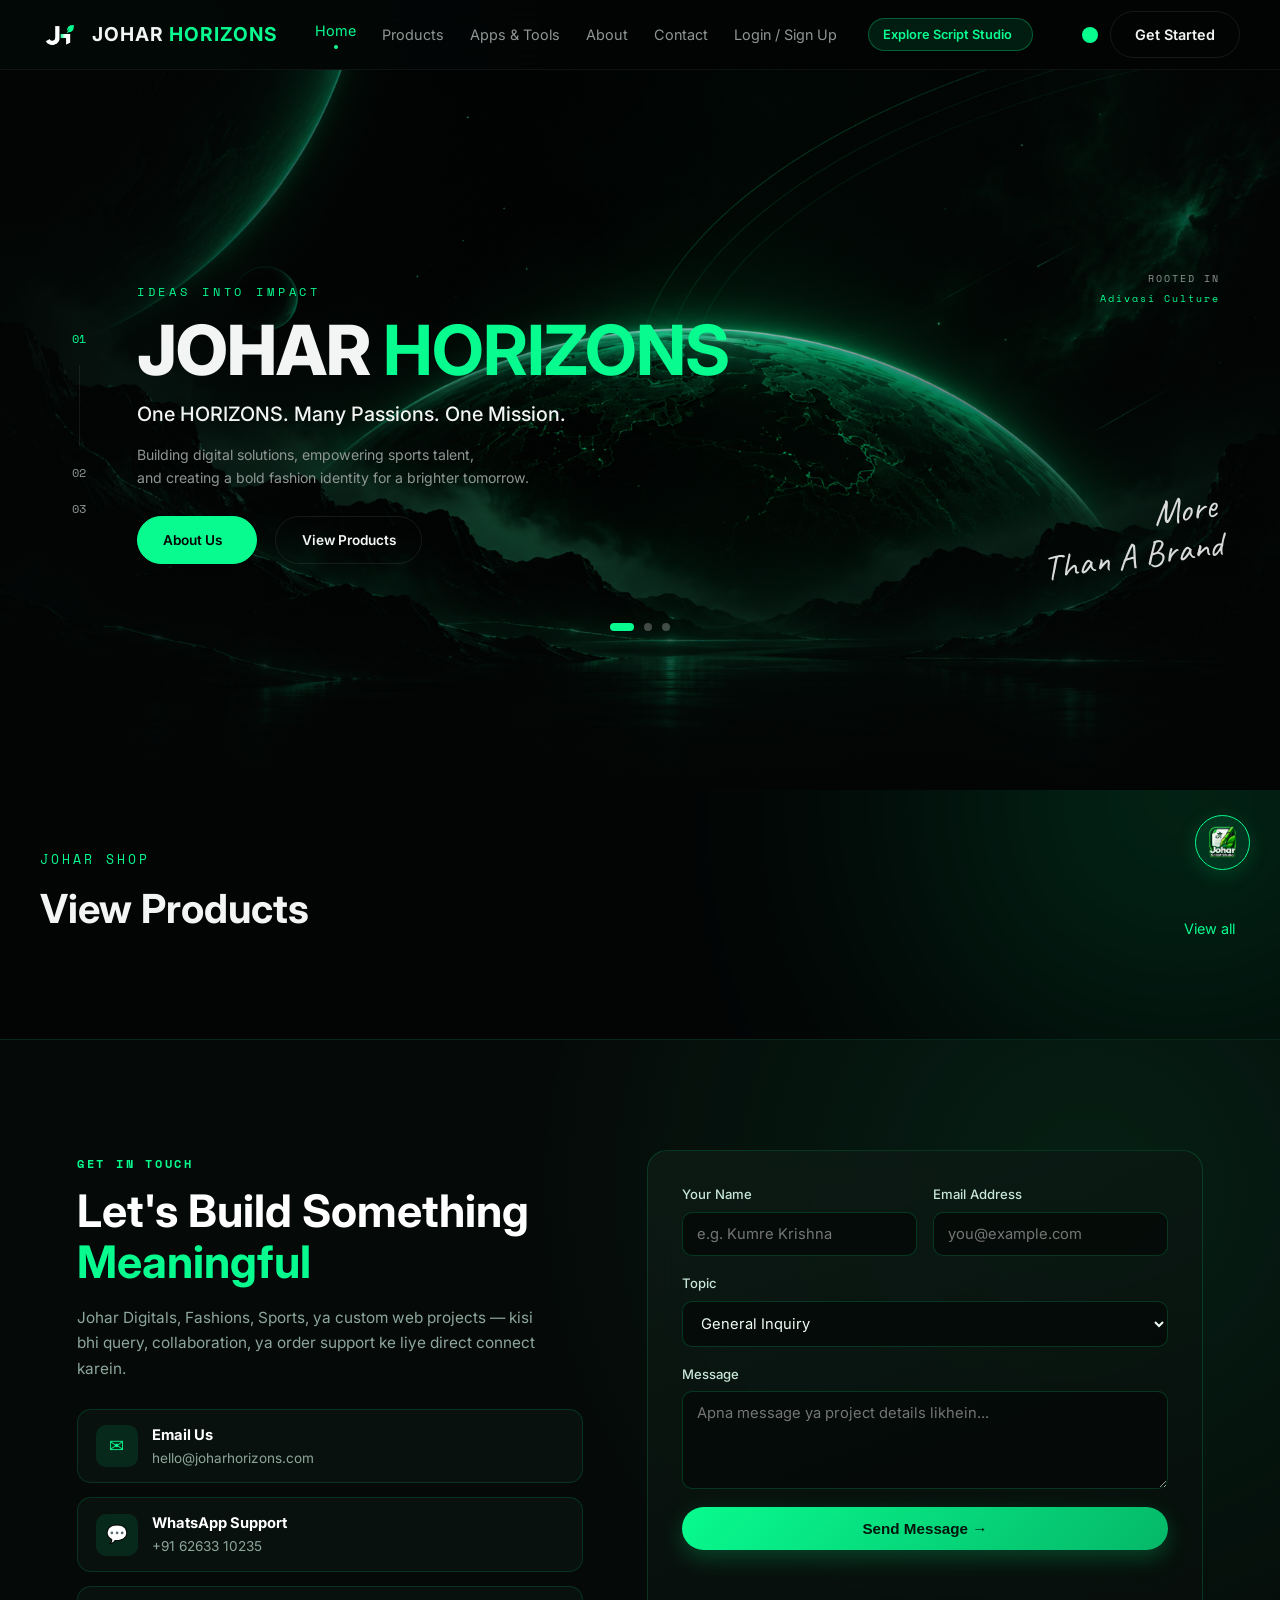
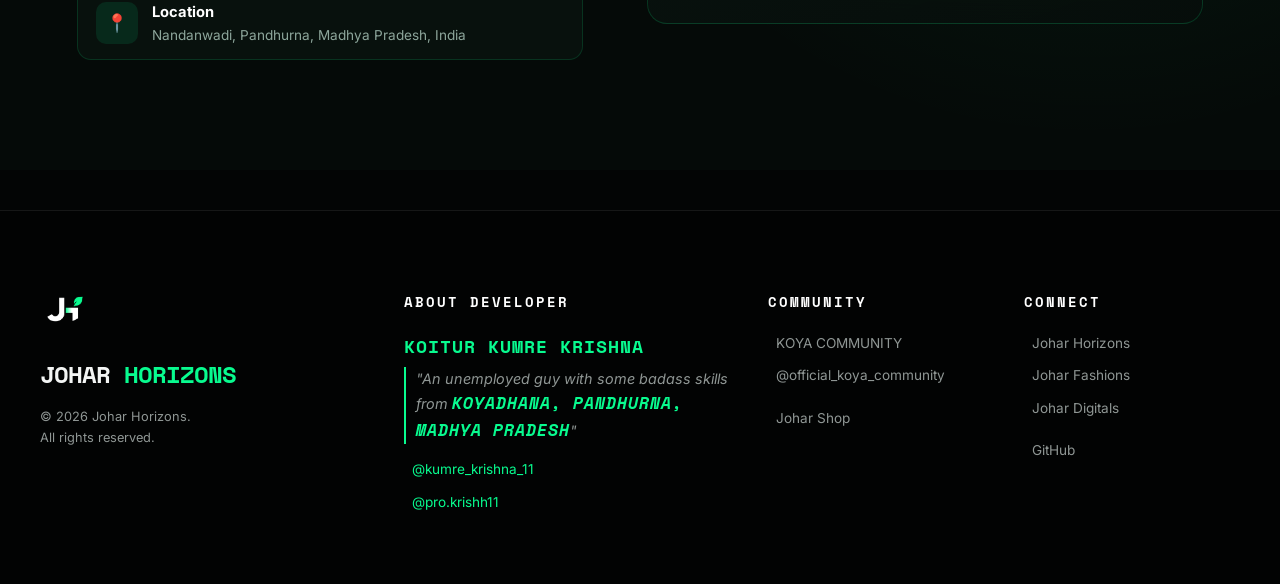
==== commit ee0ddae7: "Update website" ====
--- a/index.html
+++ b/index.html
@@ -27,7 +27,7 @@
     
     <!-- ========================= HEADER ========================= -->
     <header class="header">
-        <div class="header-brand" href="#">
+        <div class="header-brand" href="index.html">
             <div><img src="assets/logos/JH-Logo-V2-White.png" class="mini-logo"></div>
             <span style="font-weight: bold;">JOHAR <b>HORIZONS
             
@@ -57,8 +57,9 @@
 
     <a href="index.html">Home</a>
     <a href="products.html">Products</a>
+    <a href="labs.html" class="nav-link menu-item">Apps &amp; Tools</a>
     <a href="about.html">About</a>
-    <a href="#contact">Contact</a>
+    <a href="index.html#contact">Contact</a>
     <a href="auth.html" id="navLoginLink">Login / Sign Up</a>
     
     <!-- Naya Script Studio Bubble Capsule -->
@@ -212,6 +213,90 @@
         
     </section>
 
+    <section id="contact" class="contact-section">
+  <div class="contact-container">
+
+    <!-- Left: Info & Direct Channels -->
+    <div class="contact-info">
+      <span class="contact-eyebrow">GET IN TOUCH</span>
+      <h2 class="contact-title">Let's Build Something <span>Meaningful</span></h2>
+      <p class="contact-desc">
+        Johar Digitals, Fashions, Sports, ya custom web projects — kisi bhi query, collaboration, ya order support ke liye direct connect karein.
+      </p>
+
+      <div class="contact-cards">
+        <a href="mailto:hello@joharhorizons.com" class="contact-card">
+          <div class="contact-icon">✉</div>
+          <div>
+            <h4>Email Us</h4>
+            <p>hello@joharhorizons.com</p>
+          </div>
+        </a>
+
+        <a href="https://wa.me/916263310235" target="_blank" rel="noopener noreferrer" class="contact-card">
+          <div class="contact-icon">💬</div>
+          <div>
+            <h4>WhatsApp Support</h4>
+            <p>+91 62633 10235</p>
+          </div>
+        </a>
+
+        <div class="contact-card">
+          <div class="contact-icon">📍</div>
+          <div>
+            <h4>Location</h4>
+            <p>Nandanwadi, Pandhurna, Madhya Pradesh, India</p>
+          </div>
+        </div>
+      </div>
+    </div>
+
+    <!-- Right: Glass Contact Form -->
+    <form
+  class="contact-form"
+  id="contactForm"
+  action="https://formsubmit.co/hello@joharhorizons.com"
+  method="POST"
+>
+  <input type="hidden" name="_subject" value="New Message from Johar Horizons!" />
+  <input type="hidden" name="_template" value="table" />
+  <input type="hidden" name="_captcha" value="false" />
+  <input type="text" name="_honey" style="display: none;" />
+
+  <div class="form-row">
+    <div class="form-group">
+      <label for="contactName">Your Name</label>
+      <input type="text" id="contactName" name="name" placeholder="e.g. Kumre Krishna" required />
+    </div>
+    <div class="form-group">
+      <label for="contactEmail">Email Address</label>
+      <input type="email" id="contactEmail" name="email" placeholder="you@example.com" required />
+    </div>
+  </div>
+
+  <div class="form-group">
+    <label for="contactTopic">Topic</label>
+    <select id="contactTopic" name="topic">
+      <option value="General Inquiry">General Inquiry</option>
+      <option value="Johar Digitals">Johar Digitals</option>
+      <option value="Johar Fashions">Johar Fashions</option>
+      <option value="Johar Sports">Johar Sports</option>
+      <option value="Johar Labs / Apps">Johar Labs &amp; Tools</option>
+    </select>
+  </div>
+
+  <div class="form-group">
+    <label for="contactMessage">Message</label>
+    <textarea id="contactMessage" name="message" rows="4" placeholder="Apna message ya project details likhein..." required></textarea>
+  </div>
+
+  <button type="submit" class="contact-submit-btn" id="contactSubmitBtn">Send Message →</button>
+  <p id="formStatus" class="form-status" aria-live="polite"></p>
+</form>
+
+  </div>
+</section>
+
     <!-- ========================= PROFESSIONAL FOOTER ========================= -->
     <footer class="footer-area">
         <div class="footer-grid">
--- a/css/style.css
+++ b/css/style.css
@@ -3,6 +3,7 @@
 ========================================= */
 :root {
     --green: #08fb8f;
+    --green-deep: #05b868;
     --black: #030505;
     --dark: #080b0b;
     --glass: rgba(255, 255, 255, 0.02);
@@ -14,396 +15,168 @@
     --font-mono: 'Space Mono', monospace;
 }
 
-* { margin: 0; padding: 0; box-sizing: border-box; }
-body { background: var(--black); color: var(--text); font-family: var(--font-main); overflow-x: hidden; line-height: 1.5; }
-a { text-decoration: none; color: inherit; }
-
-.bg-glow { position: fixed; pointer-events: none; z-index: -1; filter: blur(150px); opacity: 0.25; border-radius: 50%; }
+* {
+    margin: 0;
+    padding: 0;
+    box-sizing: border-box;
+}
+
+html {
+    scroll-behavior: smooth;
+    scroll-padding-top: 84px;
+}
+
+body {
+    background: var(--black);
+    color: var(--text);
+    font-family: var(--font-main);
+    overflow-x: hidden;
+    line-height: 1.5;
+}
+
+a {
+    text-decoration: none;
+    color: inherit;
+}
+
+.bg-glow {
+    position: fixed;
+    pointer-events: none;
+    z-index: -1;
+    filter: blur(150px);
+    opacity: 0.25;
+    border-radius: 50%;
+}
 .glow-top { width: 400px; height: 400px; background: var(--green); top: -100px; left: -100px; }
 .glow-bottom { width: 400px; height: 400px; background: var(--green); right: -100px; bottom: -100px; }
 
-.btn { display: inline-flex; align-items: center; gap: 8px; padding: 12px 24px; border-radius: 30px; font-size: 0.9rem; font-weight: 600; cursor: pointer; transition: 0.3s ease; }
-.btn-primary { background: var(--green); color: var(--black); border: 1px solid var(--green); }
-.btn-primary:hover { box-shadow: 0 0 15px rgba(8, 251, 143, 0.4); }
-.btn-outline { background: transparent; color: var(--text); border: 1px solid var(--glass-border); }
-.btn-outline:hover { border-color: var(--green); color: var(--green); }
+.btn {
+    display: inline-flex;
+    align-items: center;
+    justify-content: center;
+    gap: 8px;
+    padding: 12px 24px;
+    border-radius: 30px;
+    font-size: 0.9rem;
+    font-weight: 600;
+    cursor: pointer;
+    transition: 0.3s ease;
+}
+
+.btn-primary {
+    background: var(--green);
+    color: var(--black);
+    border: 1px solid var(--green);
+}
+.btn-primary:hover {
+    box-shadow: 0 0 18px rgba(8, 251, 143, 0.4);
+    transform: translateY(-1px);
+}
+
+.btn-outline {
+    background: transparent;
+    color: var(--text);
+    border: 1px solid var(--glass-border);
+}
+.btn-outline:hover {
+    border-color: var(--green);
+    color: var(--green);
+}
 
 /* =========================================
    HEADER (Fixed & Blurred)
 ========================================= */
-.header { 
-    display: flex; 
-    justify-content: space-between; 
-    align-items: center; 
-    padding: 15px 40px; 
-    position: fixed; 
-    top: 0; left: 0;
-    width: 100%; 
-    z-index: 1000; 
-    background: rgba(3, 5, 5, 0.85); 
-    backdrop-filter: blur(15px); 
+.header {
+    display: flex;
+    justify-content: space-between;
+    align-items: center;
+    padding: 15px 40px;
+    position: fixed;
+    top: 0;
+    left: 0;
+    width: 100%;
+    height: 70px;
+    z-index: 1000;
+    background: rgba(3, 5, 5, 0.85);
+    backdrop-filter: blur(15px);
     -webkit-backdrop-filter: blur(15px);
-    border-bottom: 1px solid rgba(255, 255, 255, 0.05); 
-}
-.header-brand { display: flex; align-items: center; gap: 12px; }
-.mini-logo { width: 40px; height: 40px; border: none; border-radius: 8px; display: flex; align-items: center; justify-content: center; }
+    border-bottom: 1px solid rgba(255, 255, 255, 0.05);
+}
+
+.header-brand {
+    display: flex;
+    align-items: center;
+    gap: 12px;
+}
+.mini-logo {
+    width: 40px;
+    height: 40px;
+    border: none;
+    border-radius: 8px;
+    display: flex;
+    align-items: center;
+    justify-content: center;
+    object-fit: contain;
+}
 .header-brand span { font-size: 1.2rem; letter-spacing: 1px; }
 .header-brand b { color: var(--green); }
 
-.header-nav { display: flex; gap: 30px; }
-.header-nav a { font-size: 0.9rem; color: var(--muted); transition: 0.3s; }
-.header-nav a.active, .header-nav a:hover { color: var(--green); }
-.header-nav a.active::after { content: ''; display: block; width: 4px; height: 4px; background: var(--green); border-radius: 50%; margin: 4px auto 0; }
-
-.header-actions { display: flex; align-items: center; gap: 20px; }
-.icon-btn { font-size: 1.2rem; cursor: pointer; transition: 0.3s; }
+.header-nav {
+    display: flex;
+    align-items: center;
+    gap: 26px;
+}
+.header-nav a {
+    font-size: 0.9rem;
+    color: var(--muted);
+    transition: 0.3s;
+}
+.header-nav a.active,
+.header-nav a:hover {
+    color: var(--green);
+}
+.header-nav a.active::after {
+    content: '';
+    display: block;
+    width: 4px;
+    height: 4px;
+    background: var(--green);
+    border-radius: 50%;
+    margin: 4px auto 0;
+}
+
+.header-actions {
+    display: flex;
+    align-items: center;
+    gap: 20px;
+}
+.icon-btn {
+    font-size: 1.2rem;
+    cursor: pointer;
+    transition: 0.3s;
+}
 .icon-btn:hover { color: var(--green); }
+
 .cart-wrapper { position: relative; }
-.cart-badge { position: absolute; top: -8px; right: -8px; background: var(--green); color: var(--black); font-size: 0.6rem; font-weight: bold; width: 16px; height: 16px; display: flex; align-items: center; justify-content: center; border-radius: 50%; }
-.mobile-menu-btn { display: none; font-size: 1.5rem; }
-
-/* =========================================
-   HERO SECTION (16:9 Desktop)
-========================================= */
-.hero-section {
-    position: relative;
-    width: 100%;
-    aspect-ratio: 16 / 9; 
-    min-height: 100vh; 
-    display: flex;
-    align-items: center;
-    justify-content: center;
-    overflow: hidden;
-    background: var(--black);
-}
-
-.hero-bg-wrapper {
+.cart-badge {
     position: absolute;
-    top: 0; left: 0;
-    width: 100%; height: 100%;
-    z-index: 1;
-}
-.hero-bg-wrapper img {
-    width: 100%; height: 100%;
-    object-fit: cover;
-    object-position: center;
-}
-.bg-overlay {
-    position: absolute;
-    top: 0; left: 0;
-    width: 100%; height: 100%;
-    background: linear-gradient(to right, rgba(3,5,5,0.95) 0%, rgba(3,5,5,0.2) 50%, rgba(3,5,5,0.8) 100%);
-    z-index: 2;
-}
-
-.hero-content-wrapper {
-    position: relative;
-    z-index: 3;
-    display: flex;
-    width: 100%;
-    height: 100%;
-    max-width: 1400px;
-    margin: 0 auto;
-    padding: 120px 40px 4% 20px; 
-}
-
-.hero-sidebar {
-    width: 60px;
-    display: flex;
-    flex-direction: column;
-    align-items: center;
-    gap: 15px;
-    font-family: var(--font-mono);
-    font-size: 0.8rem;
-    color: var(--muted);
-    padding-top: 20px;
-}
-.hero-sidebar .active { color: var(--green); }
-.hero-sidebar .line { width: 1px; flex-grow: 1; max-height: 80px; background: var(--glass-border); }
-
-.hero-main { flex: 1; display: flex; flex-direction: column; justify-content: space-between; gap: 20px; }
-.hero-top { display: flex; justify-content: space-between; align-items: flex-start; position: relative; }
-
-/* =========================================
-   HERO TEXT SLIDER ANIMATIONS (Desktop & Mobile)
-========================================= */
-.hero-text-slider {
-    flex: 1;
-    max-width: 650px;
-    display: grid; 
-    grid-template-columns: 1fr;
-    grid-template-rows: 1fr;
-    z-index: 2;
-}
-
-.hero-text.slide {
-    grid-area: 1 / 1 / 2 / 2; 
-    opacity: 0;
-    visibility: hidden;
-    transform: translateY(20px);
-    transition: all 0.8s cubic-bezier(0.4, 0, 0.2, 1);
-    pointer-events: none; 
-}
-
-.hero-text.slide.active {
-    opacity: 1;
-    visibility: visible;
-    transform: translateY(0);
-    pointer-events: auto; 
-}
-
-.hero-text .eyebrow { font-family: var(--font-mono); color: var(--green); letter-spacing: 4px; font-size: 0.8rem; margin-bottom: 15px; text-transform: uppercase; }
-.hero-title { font-size: clamp(3rem, 6vw, 6rem); font-weight: 800; line-height: 1.1; letter-spacing: -2px; margin-bottom: 15px; }
-.hero-title b { color: var(--green); }
-.hero-subtitle { font-size: clamp(1.1rem, 2vw, 1.4rem); font-weight: 400; margin-bottom: 15px; }
-.hero-desc { color: var(--muted); font-size: clamp(0.85rem, 1vw, 0.95rem); line-height: 1.6; margin-bottom: 30px; }
-.hero-buttons { display: flex; gap: 20px; }
-
-/* =========================================
-   HERO CAROUSEL DOTS
-========================================= */
-.hero-dots { 
-    display: flex; 
-    justify-content: center; 
-    gap: 10px; 
-    width: 100%; 
-    margin-bottom: 20px; 
-    z-index: 5;
-}
-.hero-dots span { 
-    width: 8px; 
-    height: 8px; 
-    border-radius: 50%; 
-    background: rgba(255, 255, 255, 0.2); 
-    cursor: pointer; 
-    transition: 0.3s ease; 
-}
-.hero-dots span.active { 
-    background: var(--green); 
-    width: 24px; 
-    border-radius: 4px; 
-}
-
-/* Floating Tags (Desktop) */
-.hero-tags { position: relative; flex: 1; height: 350px; }
-.tag-rooted { position: absolute; top: 0; right: 20px; text-align: right; font-family: var(--font-mono); font-size: 0.65rem; letter-spacing: 2px; color: var(--muted); }
-.tag-rooted .highlight { color: var(--green); margin-top: 5px; }
-.tag-signature { position: absolute; bottom: 0; right: 40px; font-family: 'Caveat', cursive; font-size: 2.5rem; color: rgba(255,255,255,0.8); transform: rotate(-10deg); line-height: 1.1; white-space: nowrap; }
-
-.hero-bottom { display: flex; justify-content: space-between; align-items: flex-end; }
-
-.hero-stats { display: flex; gap: 40px; padding-top: 20px; }
-.stat-box { display: flex; flex-direction: column; align-items: flex-start; gap: 5px; }
-.stat-box h2 { font-size: clamp(1.5rem, 3vw, 2rem); font-weight: 500; }
-.stat-box p { font-family: var(--font-mono); font-size: 0.7rem; color: var(--muted); letter-spacing: 2px; }
-.flex-stat { flex-direction: row; align-items: center; gap: 15px; }
-.flex-stat i { font-size: 2.2rem; color: var(--green); }
-
-.hero-glass-panel { display: grid; grid-template-columns: repeat(3, 1fr); background: var(--glass); border: 1px solid var(--glass-border); border-radius: 20px; backdrop-filter: blur(20px); -webkit-backdrop-filter: blur(20px); width: 65%; }
-.venture-col { padding: 30px 20px; display: flex; flex-direction: column; align-items: center; text-align: center; }
-.center-col { border-left: 1px solid var(--glass-border); border-right: 1px solid var(--glass-border); background: rgba(0,0,0,0.2); }
-.v-icon { width: 55px; height: 55px; border-radius: 16px; display: flex; align-items: center; justify-content: center; font-family: var(--font-mono); font-size: 1.2rem; font-weight: bold; margin-bottom: 20px; }
-
-
-/* =========================================
-   PRODUCTS SECTION
-========================================= */
-.products-section { padding: 60px 40px; max-width: 1400px; margin: 0 auto; }
-.section-header { display: flex; justify-content: space-between; align-items: flex-end; margin-bottom: 40px; }
-.section-label { color: var(--green); font-family: var(--font-mono); font-size: 0.8rem; letter-spacing: 3px; margin-bottom: 10px; }
-.section-header h2 { font-size: 2.5rem; font-weight: 700; }
-.view-all { color: #08fb8f;  font-size: 0.9rem; display: flex; align-items: center; gap: 5px; font-size: 0.9rem; transition: 0.3s; }
-.view-all:hover { color: var(--green); }
-.products-carousel {
-    position: relative;
-    overflow: hidden;
-    width: 100%;
-}
-
-.products-grid {
-    display: flex;
-    gap: 30px;
-    width: max-content;
-    transition: transform 0.65s cubic-bezier(0.4, 0, 0.2, 1);
-    will-change: transform;
-}
-.product-card {
-    padding: 20px;
-    position: relative;
-    border-radius: 16px;
-    transition: 0.35s ease;
-    background:
-        radial-gradient(
-            circle at 15% 20%,
-            rgba(8, 251, 143, 0.22),
-            transparent 38%
-        ),
-        radial-gradient(
-            circle at 85% 35%,
-            rgba(0, 220, 255, 0.16),
-            transparent 40%
-        ),
-        radial-gradient(
-            circle at 50% 100%,
-            rgba(0, 120, 255, 0.13),
-            transparent 45%
-        ),
-        rgba(255, 255, 255, 0.035);
-
-    border: 1px solid rgba(8, 251, 143, 0.15);
-    height: auto;
-    max-width: 300px;
-    min-width: 300px;
-    aspect-ratio: 3/4;
-    overflow: hidden;
-    display: flex;
-    flex-direction: column;
-}
-
-/* Ambient colour layer */
-.product-card::after {
-    content: "";
-    position: absolute;
-    inset: -30%;
-    background:
-        radial-gradient(
-            circle at 20% 30%,
-            rgba(8, 251, 143, 0.25),
-            transparent 30%
-        ),
-        radial-gradient(
-            circle at 80% 30%,
-            rgba(0, 200, 255, 0.18),
-            transparent 30%
-        ),
-        radial-gradient(
-            circle at 50% 80%,
-            rgba(0, 100, 255, 0.14),
-            transparent 35%
-        );
-    filter: blur(35px);
-    opacity: 0.45;
-    pointer-events: none;
-    transition: 0.5s ease;
-}
-
-/* Keep product content above gradient */
-.product-card > * {
-    position: relative;
-    z-index: 1;
-}
-
-.product-card:hover {
-    border-color: rgba(8, 251, 143, 0.5);
-    transform: translateY(-6px);
-
-    box-shadow:
-        0 15px 40px rgba(0, 0, 0, 0.5),
-        0 0 25px rgba(8, 251, 143, 0.12);
-}
-
-.product-card:hover::before {
-    opacity: 0.8;
-    transform: scale(1.08);
-}
-.fav-icon {
-    position: absolute;
-    top: 30px;
-    right: 30px;
-
-    width: 40px;
-    height: 40px;
-
-    display: flex;
-    align-items: center;
-    justify-content: center;
-
-    background: rgba(3, 5, 5, 0.75);
-    backdrop-filter: blur(10px);
-    -webkit-backdrop-filter: blur(10px);
-
-    border: 1px solid rgba(255, 255, 255, 0.15);
-    border-radius: 10px;
-
-    color: #ffffff;
-    font-size: 1.2rem;
-
-    cursor: pointer;
-    z-index: 10;
-
-    transition:
-        background 0.25s ease,
-        border-color 0.25s ease,
-        color 0.25s ease,
-        transform 0.25s ease;
-}
-
-.fav-icon:hover {
-    background: rgba(8, 251, 143, 0.12);
-    border-color: var(--green);
-    color: var(--green);
-    transform: scale(1.08);
-}
-
-.fav-icon:active {
-    transform: scale(0.92);
-}
-
-/* ❤️ Added to wishlist */
-.fav-icon.active {
-    background: rgba(8, 251, 143, 0.12);
-    border-color: var(--green);
-    color: var(--green);
-}
-
-.fav-icon.active i {
-    color: var(--green);
-}
-.product-img { height: 75%; background: linear-gradient(180deg, rgba(255,255,255,0.05) 0%, transparent 100%); border-radius: 12px; margin-bottom: 20px; display: flex; align-items: center; justify-content: center; }
-.product-img img {
-    width: 100%;
-    height: 100%;
-    display: block;
-    object-fit: cover;
-    object-position: center;
-    border-radius: 12px;
-}
-.img-placeholder { font-family: var(--font-mono); color: rgba(255,255,255,0.1); font-size: 2.5rem; }
-.product-details { display: flex; justify-content: space-between; align-items: center; flex-shrink: 0; }
-.product-details h3 { font-size: 1.1rem; font-weight: 500; margin-bottom: 5px; display: -webkit-box;
-    -webkit-line-clamp: 2;
-    line-clamp: 2;
-    -webkit-box-orient: vertical;
-    overflow: hidden;
-    text-overflow: ellipsis; }
-.product-details .price { color: var(--green); font-family: var(--font-mono); font-weight: bold; }
-.cart-add-btn { background: transparent; border: 1px solid rgba(255, 255, 255, 0.2); color: var(--text); width: 40px; height: 40px; border-radius: 8px; cursor: pointer; transition: 0.3s; display: flex; align-items: center; justify-content: center; font-size: 1.2rem; flex-shrink: 0; margin-left: 10px; }
-
-.cart-add-btn:hover { background: var(--green); color: #000; border-color: var(--green); }
-
-/* =========================================
-   PROFESSIONAL FOOTER
-========================================= */
-.footer-area { background: #020303; border-top: 1px solid var(--glass-border); padding: 80px 40px 60px; margin-top: 40px; }
-.footer-grid { max-width: 1400px; margin: 0 auto; display: grid; grid-template-columns: 1.5fr 1.5fr 1fr 1fr; gap: 40px; }
-.footer-col { display: flex; flex-direction: column; align-items: flex-start; }
-.footer-logo { width: 50px; height: 50px; border-radius: 12px; display: flex; align-items: center; justify-content: center; color: var(--green); font-family: var(--font-mono); font-weight: bold; font-size: 1.2rem; margin-bottom: 15px; }
-.footer-brand-name { font-family: var(--font-mono); font-size: 1.5rem; letter-spacing: -1px; margin-bottom: 15px; }
-.footer-brand-name span { color: var(--green); }
-.copyright { color: var(--muted); font-size: 0.8rem; line-height: 1.6; }
-.footer-heading { font-family: var(--font-mono); font-size: 0.9rem; color: #fff; margin-bottom: 20px; letter-spacing: 2px; text-transform: uppercase; }
-.dev-name { color: var(--green); font-family: var(--font-mono); font-weight: bold; font-size: 1.1rem; margin-bottom: 8px; text-transform: uppercase; letter-spacing: 1px; }
-.dev-desc { color: var(--muted); font-size: 0.9rem; font-style: italic; line-height: 1.6; border-left: 2px solid var(--green); padding-left: 10px; }
-.dev-desc span{ color: var(--green); font-family: var(--font-mono); font-weight: bold; font-size: 1.1rem; text-transform: uppercase; letter-spacing: 1px;  }
-.footer-link { color: var(--muted); font-size: 0.85rem; margin-bottom: 12px; transition: 0.3s; display: flex; align-items: center; gap: 8px; }
-.footer-link:hover { color: var(--green); transform: translateX(5px); }
-.social-icons { display: flex; gap: 15px; }
-.social-icons a { width: 45px; height: 45px; border: 1px solid var(--glass-border); border-radius: 50%; display: flex; align-items: center; justify-content: center; color: var(--text); font-size: 1.3rem; transition: 0.3s; background: var(--glass); }
-.social-icons a:hover { background: var(--green); color: var(--black); border-color: var(--green); transform: translateY(-5px); box-shadow: 0 5px 15px rgba(8, 251, 143, 0.2); }
+    top: -8px;
+    right: -8px;
+    background: var(--green);
+    color: var(--black);
+    font-size: 0.6rem;
+    font-weight: bold;
+    width: 16px;
+    height: 16px;
+    display: flex;
+    align-items: center;
+    justify-content: center;
+    border-radius: 50%;
+}
 
 .mobile-menu-btn {
     display: none;
-    font-size: 2rem;
+    font-size: 1.75rem;
     cursor: pointer;
     color: #ffffff;
     transition: 0.3s ease;
@@ -423,7 +196,6 @@
     transition: 0.3s ease;
     margin-left: 5px;
 }
-
 .script-studio-bubble:hover {
     background: rgba(8, 251, 143, 0.2) !important;
     border-color: var(--green);
@@ -432,8 +204,847 @@
 }
 
 /* =========================================
+   HERO SECTION (Natural Fluid Flow)
+========================================= */
+.hero-section {
+    position: relative;
+    width: 100%;
+    aspect-ratio: 16 / 9;
+    margin-top: 70px;
+    display: flex;
+    align-items: center;
+    justify-content: center;
+    overflow: hidden;
+    background: var(--black);
+}
+
+.hero-bg-wrapper {
+    position: absolute;
+    top: 0;
+    left: 0;
+    width: 100%;
+    aspect-ratio: 16 / 9;
+    height: auto;
+    z-index: 1;
+    overflow: hidden;
+}
+
+.hero-bg-wrapper img {
+    width: 100%;
+    height: 100%;
+    object-fit: cover;
+    object-position: center;
+    display: block;
+}
+
+.hero-bg-wrapper img.hero-bg-slide {
+    position: absolute;
+    inset: 0;
+    opacity: 0;
+    transform: scale(1.03);
+    transition: opacity 0.9s ease-in-out, transform 1.2s ease-out;
+    pointer-events: none;
+}
+
+.hero-bg-wrapper img.hero-bg-slide.active {
+    opacity: 1;
+    transform: scale(1);
+}
+
+.bg-overlay {
+    position: absolute;
+    inset: 0;
+    background:
+        linear-gradient(to bottom, transparent 58%, var(--black) 100%),
+        linear-gradient(
+            to right,
+            rgba(3, 5, 5, 0.92) 0%,
+            rgba(3, 5, 5, 0.25) 52%,
+            rgba(3, 5, 5, 0.78) 100%
+        );
+    z-index: 2;
+}
+
+.hero-content-wrapper {
+    position: relative;
+    z-index: 3;
+    display: flex;
+    align-items: center;
+    gap: clamp(18px, 3vw, 44px);
+    width: 100%;
+    max-width: 1440px;
+    margin: 0 auto;
+    padding: clamp(32px, 5vw, 72px) clamp(20px, 5vw, 60px) clamp(52px, 6vw, 84px);
+}
+
+/* Left Sidebar (01 / 02 / 03) */
+.hero-sidebar {
+    width: clamp(28px, 3vw, 48px);
+    display: flex;
+    flex-direction: column;
+    align-items: center;
+    justify-content: center;
+    gap: clamp(12px, 2vh, 20px);
+    font-family: var(--font-mono);
+    font-size: clamp(0.7rem, 0.9vw, 0.85rem);
+    color: var(--muted);
+    flex-shrink: 0;
+}
+.hero-sidebar .active { color: var(--green); }
+.hero-sidebar .line {
+    width: 1px;
+    height: clamp(44px, 9vh, 90px);
+    background: var(--glass-border);
+}
+
+/* Hero Main Flow */
+.hero-main {
+    flex: 1;
+    min-width: 0;
+    display: flex;
+    flex-direction: column;
+    justify-content: center;
+    gap: clamp(24px, 4vh, 40px);
+}
+
+.hero-top {
+    display: flex;
+    justify-content: space-between;
+    align-items: center;
+    gap: clamp(24px, 4vw, 60px);
+    width: 100%;
+}
+
+/* Text Slider */
+.hero-text-slider {
+    flex: 1;
+    max-width: 660px;
+    display: grid;
+    grid-template-columns: 1fr;
+    grid-template-rows: 1fr;
+    z-index: 2;
+}
+
+.hero-text.slide {
+    grid-area: 1 / 1 / 2 / 2;
+    opacity: 0;
+    visibility: hidden;
+    transform: translateY(20px);
+    transition: opacity 0.7s cubic-bezier(0.4, 0, 0.2, 1),
+                transform 0.7s cubic-bezier(0.4, 0, 0.2, 1),
+                visibility 0.7s;
+    pointer-events: none;
+}
+
+.hero-text.slide.active {
+    opacity: 1;
+    visibility: visible;
+    transform: translateY(0);
+    pointer-events: auto;
+}
+
+.hero-text .eyebrow {
+    font-family: var(--font-mono);
+    color: var(--green);
+    letter-spacing: clamp(2px, 0.3vw, 4px);
+    font-size: clamp(0.7rem, 0.9vw, 0.85rem);
+    margin-bottom: clamp(10px, 1.6vh, 16px);
+    text-transform: uppercase;
+}
+
+.hero-title {
+    font-size: clamp(2.4rem, 5.4vw, 5.2rem);
+    font-weight: 800;
+    line-height: 1.05;
+    letter-spacing: clamp(-1px, -0.12vw, -2px);
+    margin-bottom: clamp(10px, 1.6vh, 16px);
+}
+.hero-title b { color: var(--green); }
+
+.hero-subtitle {
+    font-size: clamp(1rem, 1.55vw, 1.38rem);
+    font-weight: 500;
+    line-height: 1.4;
+    margin-bottom: clamp(10px, 1.5vh, 16px);
+}
+
+.hero-desc {
+    color: var(--muted);
+    font-size: clamp(0.88rem, 1.05vw, 1rem);
+    line-height: 1.65;
+    max-width: 54ch;
+    margin-bottom: clamp(22px, 3vh, 34px);
+}
+
+.hero-buttons {
+    display: flex;
+    flex-wrap: wrap;
+    gap: clamp(12px, 1.5vw, 18px);
+}
+
+.hero-buttons .btn {
+    padding: clamp(11px, 1.2vw, 13px) clamp(20px, 2vw, 28px);
+    font-size: clamp(0.85rem, 0.95vw, 0.95rem);
+}
+
+/* Right Floating Tags (Natural Flow) */
+.hero-tags {
+    flex: 0 0 auto;
+    min-height: clamp(220px, 34vh, 340px);
+    display: flex;
+    flex-direction: column;
+    justify-content: space-between;
+    align-items: flex-end;
+    text-align: right;
+}
+
+.tag-rooted {
+    font-family: var(--font-mono);
+    font-size: clamp(0.65rem, 0.78vw, 0.78rem);
+    letter-spacing: 2px;
+    color: var(--muted);
+    white-space: nowrap;
+}
+.tag-rooted .highlight {
+    color: var(--green);
+    margin-top: 5px;
+}
+
+.tag-signature {
+    font-family: 'Caveat', cursive;
+    font-size: clamp(1.7rem, 2.8vw, 2.6rem);
+    color: rgba(255, 255, 255, 0.85);
+    transform: rotate(-8deg);
+    line-height: 1.1;
+    white-space: nowrap;
+}
+
+/* Hero Bottom & Dots */
+.hero-bottom {
+    position: absolute;
+    bottom: clamp(16px, 2.5vh, 28px);
+    left: 0;
+    right: 0;
+    width: 100%;
+    display: flex;
+    justify-content: center;
+    align-items: center;
+    z-index: 5;
+}
+
+.hero-dots {
+    display: flex;
+    justify-content: center;
+    gap: 10px;
+}
+.hero-dots span {
+    width: 8px;
+    height: 8px;
+    border-radius: 50%;
+    background: rgba(255, 255, 255, 0.25);
+    cursor: pointer;
+    transition: 0.3s ease;
+}
+.hero-dots span.active {
+    background: var(--green);
+    width: 24px;
+    border-radius: 4px;
+}
+
+/* Optional Hero Stats / Glass Panel (for other pages if referenced) */
+.hero-stats { display: flex; gap: 40px; padding-top: 20px; }
+.stat-box { display: flex; flex-direction: column; align-items: flex-start; gap: 5px; }
+.stat-box h2 { font-size: clamp(1.5rem, 3vw, 2rem); font-weight: 500; }
+.stat-box p { font-family: var(--font-mono); font-size: 0.7rem; color: var(--muted); letter-spacing: 2px; }
+.flex-stat { flex-direction: row; align-items: center; gap: 15px; }
+.flex-stat i { font-size: 2.2rem; color: var(--green); }
+
+.hero-glass-panel {
+    display: grid;
+    grid-template-columns: repeat(3, 1fr);
+    background: var(--glass);
+    border: 1px solid var(--glass-border);
+    border-radius: 20px;
+    backdrop-filter: blur(20px);
+    -webkit-backdrop-filter: blur(20px);
+    width: 65%;
+}
+.venture-col { padding: 30px 20px; display: flex; flex-direction: column; align-items: center; text-align: center; }
+.center-col { border-left: 1px solid var(--glass-border); border-right: 1px solid var(--glass-border); background: rgba(0, 0, 0, 0.2); }
+.v-icon { width: 55px; height: 55px; border-radius: 16px; display: flex; align-items: center; justify-content: center; font-family: var(--font-mono); font-size: 1.2rem; font-weight: bold; margin-bottom: 20px; }
+
+/* =========================================
+   PRODUCTS SECTION
+========================================= */
+.products-section {
+    padding: 60px 40px;
+    max-width: 1400px;
+    margin: 0 auto;
+}
+.section-header {
+    display: flex;
+    justify-content: space-between;
+    align-items: flex-end;
+    margin-bottom: 40px;
+}
+.section-label {
+    color: var(--green);
+    font-family: var(--font-mono);
+    font-size: 0.8rem;
+    letter-spacing: 3px;
+    margin-bottom: 10px;
+}
+.section-header h2 { font-size: 2.5rem; font-weight: 700; }
+.view-all {
+    color: var(--green);
+    font-size: 0.9rem;
+    display: flex;
+    align-items: center;
+    gap: 5px;
+    transition: 0.3s;
+}
+.view-all:hover { opacity: 0.85; transform: translateX(3px); }
+
+.products-carousel {
+    position: relative;
+    overflow: hidden;
+    width: 100%;
+}
+
+.products-grid {
+    display: flex;
+    gap: 30px;
+    width: max-content;
+    transition: transform 0.65s cubic-bezier(0.4, 0, 0.2, 1);
+    will-change: transform;
+}
+
+.product-card {
+    padding: 20px;
+    position: relative;
+    border-radius: 16px;
+    transition: 0.35s ease;
+    background:
+        radial-gradient(circle at 15% 20%, rgba(8, 251, 143, 0.22), transparent 38%),
+        radial-gradient(circle at 85% 35%, rgba(0, 220, 255, 0.16), transparent 40%),
+        radial-gradient(circle at 50% 100%, rgba(0, 120, 255, 0.13), transparent 45%),
+        rgba(255, 255, 255, 0.035);
+    border: 1px solid rgba(8, 251, 143, 0.15);
+    height: auto;
+    max-width: 300px;
+    min-width: 300px;
+    aspect-ratio: 3 / 4;
+    overflow: hidden;
+    display: flex;
+    flex-direction: column;
+}
+
+.product-card::after {
+    content: "";
+    position: absolute;
+    inset: -30%;
+    background:
+        radial-gradient(circle at 20% 30%, rgba(8, 251, 143, 0.25), transparent 30%),
+        radial-gradient(circle at 80% 30%, rgba(0, 200, 255, 0.18), transparent 30%),
+        radial-gradient(circle at 50% 80%, rgba(0, 100, 255, 0.14), transparent 35%);
+    filter: blur(35px);
+    opacity: 0.45;
+    pointer-events: none;
+    transition: 0.5s ease;
+}
+
+.product-card > * {
+    position: relative;
+    z-index: 1;
+}
+
+.product-card:hover {
+    border-color: rgba(8, 251, 143, 0.5);
+    transform: translateY(-6px);
+    box-shadow: 0 15px 40px rgba(0, 0, 0, 0.5), 0 0 25px rgba(8, 251, 143, 0.12);
+}
+
+.product-card:hover::after {
+    opacity: 0.8;
+    transform: scale(1.08);
+}
+
+.fav-icon {
+    position: absolute;
+    top: 30px;
+    right: 30px;
+    width: 40px;
+    height: 40px;
+    display: flex;
+    align-items: center;
+    justify-content: center;
+    background: rgba(3, 5, 5, 0.75);
+    backdrop-filter: blur(10px);
+    -webkit-backdrop-filter: blur(10px);
+    border: 1px solid rgba(255, 255, 255, 0.15);
+    border-radius: 10px;
+    color: #ffffff;
+    font-size: 1.2rem;
+    cursor: pointer;
+    z-index: 10;
+    transition: background 0.25s ease, border-color 0.25s ease, color 0.25s ease, transform 0.25s ease;
+}
+.fav-icon:hover {
+    background: rgba(8, 251, 143, 0.12);
+    border-color: var(--green);
+    color: var(--green);
+    transform: scale(1.08);
+}
+.fav-icon:active { transform: scale(0.92); }
+.fav-icon.active {
+    background: rgba(8, 251, 143, 0.12);
+    border-color: var(--green);
+    color: var(--green);
+}
+.fav-icon.active i { color: var(--green); }
+
+.product-img {
+    height: 75%;
+    background: linear-gradient(180deg, rgba(255, 255, 255, 0.05) 0%, transparent 100%);
+    border-radius: 12px;
+    margin-bottom: 20px;
+    display: flex;
+    align-items: center;
+    justify-content: center;
+}
+.product-img img {
+    width: 100%;
+    height: 100%;
+    display: block;
+    object-fit: cover;
+    object-position: center;
+    border-radius: 12px;
+}
+.img-placeholder {
+    font-family: var(--font-mono);
+    color: rgba(255, 255, 255, 0.1);
+    font-size: 2.5rem;
+}
+
+.product-details {
+    display: flex;
+    justify-content: space-between;
+    align-items: center;
+    flex-shrink: 0;
+}
+.product-details h3 {
+    font-size: 1.1rem;
+    font-weight: 500;
+    margin-bottom: 5px;
+    display: -webkit-box;
+    -webkit-line-clamp: 2;
+    line-clamp: 2;
+    -webkit-box-orient: vertical;
+    overflow: hidden;
+    text-overflow: ellipsis;
+}
+.product-details .price {
+    color: var(--green);
+    font-family: var(--font-mono);
+    font-weight: bold;
+}
+
+.cart-add-btn {
+    background: transparent;
+    border: 1px solid rgba(255, 255, 255, 0.2);
+    color: var(--text);
+    width: 40px;
+    height: 40px;
+    border-radius: 8px;
+    cursor: pointer;
+    transition: 0.3s;
+    display: flex;
+    align-items: center;
+    justify-content: center;
+    font-size: 1.2rem;
+    flex-shrink: 0;
+    margin-left: 10px;
+}
+.cart-add-btn:hover {
+    background: var(--green);
+    color: #000;
+    border-color: var(--green);
+}
+
+/* =========================================
+   PRODUCT DETAIL VIEW (products / detail pages)
+========================================= */
+.product-view-container {
+    padding: 120px 40px;
+    max-width: 1200px;
+    margin: 0 auto;
+    display: grid;
+    grid-template-columns: 1fr 1fr;
+    gap: 50px;
+}
+.product-media { display: flex; flex-direction: column; gap: 15px; }
+.main-banner { width: 100%; aspect-ratio: 4 / 5; object-fit: cover; border-radius: 16px; border: 1px solid var(--glass-border); }
+.gallery-grid { display: grid; grid-template-columns: repeat(4, 1fr); gap: 10px; }
+.gallery-img { width: 100%; aspect-ratio: 1; object-fit: cover; border-radius: 8px; cursor: pointer; border: 1px solid transparent; transition: 0.3s; }
+.gallery-img:hover { border-color: var(--green); }
+.product-info h1 { font-size: 3rem; margin-bottom: 15px; }
+.product-info .price { font-size: 1.8rem; color: var(--green); font-family: var(--font-mono); margin-bottom: 30px; }
+.product-info p { color: var(--muted); line-height: 1.8; margin-bottom: 40px; }
+
+/* =========================================
+   JOHAR HORIZONS — ABOUT SECTION
+========================================= */
+.jh-about {
+    position: relative;
+    overflow: hidden;
+    padding: 150px 20px 120px;
+    background: var(--bg, #0b0d0c);
+    color: #fff;
+}
+.jh-about-glow {
+    position: absolute;
+    width: 420px;
+    height: 420px;
+    border-radius: 50%;
+    pointer-events: none;
+    filter: blur(100px);
+    opacity: 0.08;
+    background: var(--green);
+}
+.glow-one { top: 50px; left: -220px; }
+.glow-two { right: -220px; top: 500px; }
+
+.jh-about .container-center {
+    position: relative;
+    z-index: 2;
+    max-width: 1100px;
+    margin: auto;
+}
+.jh-about-title {
+    margin: 25px auto 22px;
+    max-width: 850px;
+    font-size: clamp(2.8rem, 6vw, 5.5rem);
+    line-height: 0.98;
+    letter-spacing: -0.055em;
+    font-weight: 800;
+}
+.jh-about-title span { display: block; color: var(--green); }
+.jh-about-intro {
+    max-width: 720px;
+    margin: 0 auto;
+    color: var(--muted);
+    font-size: 1.08rem;
+    line-height: 1.8;
+}
+.jh-about-intro strong { color: #fff; font-weight: 600; }
+.jh-about-divider {
+    width: 70px;
+    height: 2px;
+    margin: 55px auto 60px;
+    background: var(--green);
+    box-shadow: 0 0 18px rgba(8, 251, 143, 0.35);
+}
+
+.jh-about-grid {
+    display: grid;
+    grid-template-columns: repeat(3, 1fr);
+    gap: 20px;
+    text-align: left;
+}
+.jh-about-card {
+    position: relative;
+    padding: 32px;
+    min-height: 250px;
+    border: 1px solid var(--glass-border);
+    border-radius: 18px;
+    background: rgba(255, 255, 255, 0.025);
+    backdrop-filter: blur(10px);
+    transition: transform 0.3s ease, border-color 0.3s ease, background 0.3s ease;
+}
+.jh-about-card:hover {
+    transform: translateY(-7px);
+    border-color: rgba(8, 251, 143, 0.35);
+    background: rgba(8, 251, 143, 0.035);
+}
+.jh-card-icon {
+    width: 48px;
+    height: 48px;
+    display: flex;
+    align-items: center;
+    justify-content: center;
+    margin-bottom: 28px;
+    border-radius: 12px;
+    color: var(--green);
+    background: rgba(8, 251, 143, 0.08);
+    font-size: 1.35rem;
+}
+.jh-about-card h3 { margin: 0 0 12px; font-size: 1.25rem; color: #fff; }
+.jh-about-card p { margin: 0; color: var(--muted); font-size: 0.92rem; line-height: 1.7; }
+
+.jh-mission {
+    margin-top: 90px;
+    padding: 55px 50px;
+    border-radius: 24px;
+    background: linear-gradient(135deg, rgba(8, 251, 143, 0.07), rgba(255, 255, 255, 0.015));
+    border: 1px solid rgba(8, 251, 143, 0.15);
+    text-align: left;
+}
+.jh-mission-label {
+    display: flex;
+    align-items: center;
+    gap: 9px;
+    margin-bottom: 25px;
+    color: var(--green);
+    font-family: var(--font-mono);
+    font-size: 0.72rem;
+    letter-spacing: 0.12em;
+}
+.jh-mission h2 {
+    margin: 0 0 22px;
+    font-size: clamp(2rem, 4vw, 3.5rem);
+    line-height: 1.05;
+    letter-spacing: -0.04em;
+}
+.jh-mission p {
+    max-width: 700px;
+    margin: 0;
+    color: var(--muted);
+    line-height: 1.8;
+    font-size: 0.98rem;
+}
+.jh-values {
+    display: grid;
+    grid-template-columns: repeat(3, 1fr);
+    gap: 1px;
+}
+
+/* =========================================
+   CONTACT SECTION
+========================================= */
+.contact-section {
+    position: relative;
+    padding: clamp(64px, 9vw, 110px) clamp(20px, 6vw, 80px);
+    background:
+        radial-gradient(circle at 85% 20%, rgba(8, 251, 143, 0.09), transparent 45%),
+        #050a08;
+    border-top: 1px solid rgba(8, 251, 143, 0.12);
+}
+
+.contact-container {
+    max-width: 1180px;
+    margin: 0 auto;
+    display: grid;
+    grid-template-columns: 1fr 1.1fr;
+    gap: clamp(32px, 5vw, 64px);
+    align-items: start;
+}
+
+.contact-eyebrow {
+    display: inline-block;
+    font-family: var(--font-mono);
+    font-size: 0.78rem;
+    font-weight: 600;
+    letter-spacing: 0.22em;
+    color: var(--green);
+    margin-bottom: 12px;
+}
+
+.contact-title {
+    font-size: clamp(1.9rem, 3.6vw, 2.8rem);
+    line-height: 1.15;
+    margin: 0 0 16px;
+    color: #ffffff;
+}
+.contact-title span { color: var(--green); }
+
+.contact-desc {
+    color: #8da69b;
+    font-size: 0.96rem;
+    line-height: 1.65;
+    margin: 0 0 28px;
+    max-width: 46ch;
+}
+
+.contact-cards {
+    display: flex;
+    flex-direction: column;
+    gap: 14px;
+}
+
+.contact-card {
+    display: flex;
+    align-items: center;
+    gap: 14px;
+    padding: 14px 18px;
+    border-radius: 14px;
+    background: rgba(11, 22, 18, 0.65);
+    border: 1px solid rgba(8, 251, 143, 0.14);
+    transition: border-color 0.25s ease, transform 0.25s ease;
+}
+.contact-card:hover {
+    border-color: rgba(8, 251, 143, 0.48);
+    transform: translateX(4px);
+}
+
+.contact-icon {
+    width: 42px;
+    height: 42px;
+    border-radius: 10px;
+    display: grid;
+    place-items: center;
+    background: rgba(8, 251, 143, 0.1);
+    color: var(--green);
+    font-size: 1.1rem;
+    flex-shrink: 0;
+}
+.contact-card h4 { margin: 0 0 2px; font-size: 0.92rem; color: #ffffff; }
+.contact-card p { margin: 0; font-size: 0.85rem; color: #8da69b; }
+
+.contact-form {
+    padding: clamp(22px, 3vw, 34px);
+    border-radius: 20px;
+    background: linear-gradient(160deg, rgba(14, 28, 22, 0.78), rgba(7, 14, 11, 0.88));
+    border: 1px solid rgba(8, 251, 143, 0.16);
+    backdrop-filter: blur(16px);
+    -webkit-backdrop-filter: blur(16px);
+    display: flex;
+    flex-direction: column;
+    gap: 18px;
+}
+
+.form-row {
+    display: grid;
+    grid-template-columns: 1fr 1fr;
+    gap: 16px;
+}
+
+.form-group {
+    display: flex;
+    flex-direction: column;
+    gap: 7px;
+}
+.form-group label {
+    font-size: 0.82rem;
+    font-weight: 500;
+    color: #c8e6d8;
+}
+.form-group input,
+.form-group select,
+.form-group textarea {
+    width: 100%;
+    padding: 12px 14px;
+    border-radius: 10px;
+    border: 1px solid rgba(8, 251, 143, 0.18);
+    background: rgba(5, 10, 8, 0.82);
+    color: #eefcf5;
+    font-family: inherit;
+    font-size: 0.92rem;
+    outline: none;
+    transition: border-color 0.2s ease, box-shadow 0.2s ease;
+}
+.form-group input:focus,
+.form-group select:focus,
+.form-group textarea:focus {
+    border-color: var(--green);
+    box-shadow: 0 0 0 3px rgba(8, 251, 143, 0.14);
+}
+
+.form-status {
+    margin: 4px 0 0;
+    font-size: 0.85rem;
+    min-height: 1.2em;
+    text-align: center;
+}
+.form-status.success {
+    color: var(--green);
+}
+.form-status.error {
+    color: #ff5555;
+}
+
+.contact-submit-btn {
+    padding: 13px 24px;
+    border: none;
+    border-radius: 999px;
+    font-weight: 700;
+    font-size: 0.95rem;
+    cursor: pointer;
+    color: #03150c;
+    background: linear-gradient(135deg, var(--green), var(--green-deep));
+    box-shadow: 0 8px 22px rgba(8, 251, 143, 0.22);
+    transition: transform 0.2s ease, filter 0.2s ease;
+}
+.contact-submit-btn:hover {
+    transform: translateY(-2px);
+    filter: brightness(1.08);
+}
+
+/* =========================================
+   PROFESSIONAL FOOTER
+========================================= */
+.footer-area {
+    background: #020303;
+    border-top: 1px solid var(--glass-border);
+    padding: 80px 40px 60px;
+    margin-top: 40px;
+}
+.footer-grid {
+    max-width: 1400px;
+    margin: 0 auto;
+    display: grid;
+    grid-template-columns: 1.5fr 1.5fr 1fr 1fr;
+    gap: 40px;
+}
+.footer-col { display: flex; flex-direction: column; align-items: flex-start; }
+.footer-logo {
+    width: 50px;
+    height: 50px;
+    border-radius: 12px;
+    display: flex;
+    align-items: center;
+    justify-content: center;
+    color: var(--green);
+    font-family: var(--font-mono);
+    font-weight: bold;
+    font-size: 1.2rem;
+    margin-bottom: 15px;
+    object-fit: contain;
+}
+.footer-brand-name { font-family: var(--font-mono); font-size: 1.5rem; letter-spacing: -1px; margin-bottom: 15px; }
+.footer-brand-name span { color: var(--green); }
+.copyright { color: var(--muted); font-size: 0.8rem; line-height: 1.6; }
+.footer-heading { font-family: var(--font-mono); font-size: 0.9rem; color: #fff; margin-bottom: 20px; letter-spacing: 2px; text-transform: uppercase; }
+.dev-name { color: var(--green); font-family: var(--font-mono); font-weight: bold; font-size: 1.1rem; margin-bottom: 8px; text-transform: uppercase; letter-spacing: 1px; }
+.dev-desc { color: var(--muted); font-size: 0.9rem; font-style: italic; line-height: 1.6; border-left: 2px solid var(--green); padding-left: 10px; }
+.dev-desc span { color: var(--green); font-family: var(--font-mono); font-weight: bold; font-size: 1.05rem; text-transform: uppercase; letter-spacing: 1px; }
+.footer-link { color: var(--muted); font-size: 0.85rem; margin-bottom: 12px; transition: 0.3s; display: flex; align-items: center; gap: 8px; }
+.footer-link:hover { color: var(--green); transform: translateX(5px); }
+
+.social-icons { display: flex; gap: 15px; }
+.social-icons a {
+    width: 45px;
+    height: 45px;
+    border: 1px solid var(--glass-border);
+    border-radius: 50%;
+    display: flex;
+    align-items: center;
+    justify-content: center;
+    color: var(--text);
+    font-size: 1.3rem;
+    transition: 0.3s;
+    background: var(--glass);
+}
+.social-icons a:hover {
+    background: var(--green);
+    color: var(--black);
+    border-color: var(--green);
+    transform: translateY(-5px);
+    box-shadow: 0 5px 15px rgba(8, 251, 143, 0.2);
+}
+
+/* =========================================
    FLOATING JSS ICON
-   ========================================= */
+========================================= */
 .floating-jss {
     position: fixed;
     bottom: 30px;
@@ -454,233 +1065,27 @@
     box-shadow: 0 5px 20px rgba(8, 251, 143, 0.15);
     transition: all 0.3s ease;
 }
-
 .floating-jss:hover {
     background: var(--green);
     color: var(--black);
     transform: translateY(-5px);
     box-shadow: 0 8px 25px rgba(8, 251, 143, 0.4);
 }
-
 .jss-custom-img {
-    width: 35px;  
+    width: 35px;
     height: 35px;
     object-fit: contain;
     transition: 0.3s ease;
 }
-
-
-/* =========================================
-   Johar Horizons — ABOUT SECTION
-   ========================================= */
-
-.jh-about {
-    position: relative;
-    overflow: hidden;
-    padding: 150px 20px 120px;
-    background: var(--bg, #0b0d0c);
-    color: #fff;
-}
-
-/* Background glow */
-
-.jh-about-glow {
-    position: absolute;
-    width: 420px;
-    height: 420px;
-    border-radius: 50%;
-    pointer-events: none;
-    filter: blur(100px);
-    opacity: 0.08;
-    background: var(--green, #08fb8f);
-}
-
-.glow-one {
-    top: 50px;
-    left: -220px;
-}
-
-.glow-two {
-    right: -220px;
-    top: 500px;
-}
-
-/* Main container */
-
-.jh-about .container-center {
-    position: relative;
-    z-index: 2;
-    max-width: 1100px;
-    margin: auto;
-}
-
-/* Intro */
-
-.jh-about-title {
-    margin: 25px auto 22px;
-    max-width: 850px;
-    font-size: clamp(2.8rem, 6vw, 5.5rem);
-    line-height: 0.98;
-    letter-spacing: -0.055em;
-    font-weight: 800;
-}
-
-.jh-about-title span {
-    display: block;
-    color: var(--green, #08fb8f);
-}
-
-.jh-about-intro {
-    max-width: 720px;
-    margin: 0 auto;
-    color: var(--muted, #9b9b9b);
-    font-size: 1.08rem;
-    line-height: 1.8;
-}
-
-.jh-about-intro strong {
-    color: #fff;
-    font-weight: 600;
-}
-
-.jh-about-divider {
-    width: 70px;
-    height: 2px;
-    margin: 55px auto 60px;
-    background: var(--green, #08fb8f);
-    box-shadow: 0 0 18px rgba(8, 251, 143, 0.35);
-}
-
-/* Cards */
-
-.jh-about-grid {
-    display: grid;
-    grid-template-columns: repeat(3, 1fr);
-    gap: 20px;
-    text-align: left;
-}
-
-.jh-about-card {
-    position: relative;
-    padding: 32px;
-    min-height: 250px;
-    border: 1px solid rgba(255,255,255,0.08);
-    border-radius: 18px;
-    background: rgba(255,255,255,0.025);
-    backdrop-filter: blur(10px);
-    transition:
-        transform 0.3s ease,
-        border-color 0.3s ease,
-        background 0.3s ease;
-}
-
-.jh-about-card:hover {
-    transform: translateY(-7px);
-    border-color: rgba(8,251,143,0.35);
-    background: rgba(8,251,143,0.035);
-}
-
-.jh-card-icon {
-    width: 48px;
-    height: 48px;
-    display: flex;
-    align-items: center;
-    justify-content: center;
-    margin-bottom: 28px;
-
-    border-radius: 12px;
-
-    color: var(--green, #08fb8f);
-    background: rgba(8,251,143,0.08);
-
-    font-size: 1.35rem;
-}
-
-.jh-about-card h3 {
-    margin: 0 0 12px;
-    font-size: 1.25rem;
-    color: #fff;
-}
-
-.jh-about-card p {
-    margin: 0;
-    color: var(--muted, #929292);
-    font-size: 0.92rem;
-    line-height: 1.7;
-}
-
-/* Mission */
-
-.jh-mission {
-    margin-top: 90px;
-    padding: 55px 50px;
-    border-radius: 24px;
-
-    background:
-        linear-gradient(
-            135deg,
-            rgba(8,251,143,0.07),
-            rgba(255,255,255,0.015)
-        );
-
-    border: 1px solid rgba(8,251,143,0.15);
-    text-align: left;
-}
-
-.jh-mission-label {
-    display: flex;
-    align-items: center;
-    gap: 9px;
-
-    margin-bottom: 25px;
-
-    color: var(--green, #08fb8f);
-    font-family: "Space Mono", monospace;
-    font-size: 0.72rem;
-    letter-spacing: 0.12em;
-}
-
-.jh-mission h2 {
-    margin: 0 0 22px;
-
-    font-size: clamp(2rem, 4vw, 3.5rem);
-    line-height: 1.05;
-    letter-spacing: -0.04em;
-}
-
-.jh-mission p {
-    max-width: 700px;
-    margin: 0;
-
-    color: var(--muted, #999);
-    line-height: 1.8;
-    font-size: 0.98rem;
-}
-
-/* Values */
-
-.jh-values {
-    display: grid;
-    grid-template-columns: repeat(3, 1fr);
-    gap: 1px;
-}
-
-.product-view-container { padding: 120px 40px; max-width: 1200px; margin: 0 auto; display: grid; grid-template-columns: 1fr 1fr; gap: 50px; }
-        .product-media { display: flex; flex-direction: column; gap: 15px; }
-        .main-banner { width: 100%; aspect-ratio: 4/5; object-fit: cover; border-radius: 16px; border: 1px solid var(--glass-border); }
-        .gallery-grid { display: grid; grid-template-columns: repeat(4, 1fr); gap: 10px; }
-        .gallery-img { width: 100%; aspect-ratio: 1; object-fit: cover; border-radius: 8px; cursor: pointer; border: 1px solid transparent; transition: 0.3s; }
-        .gallery-img:hover { border-color: var(--green); }
-        .product-info h1 { font-size: 3rem; margin-bottom: 15px; }
-        .product-info .price { font-size: 1.8rem; color: var(--green); font-family: var(--font-mono); margin-bottom: 30px; }
-        .product-info p { color: var(--muted); line-height: 1.8; margin-bottom: 40px; }
 
 /* =========================================
    CUSTOM POP-UP SYSTEM
 ========================================= */
 .custom-popup-overlay {
     position: fixed;
-    top: 0; left: 0; width: 100%; height: 100%;
+    inset: 0;
+    width: 100%;
+    height: 100%;
     background: rgba(0, 0, 0, 0.8);
     backdrop-filter: blur(8px);
     -webkit-backdrop-filter: blur(8px);
@@ -692,12 +1097,10 @@
     visibility: hidden;
     transition: 0.3s ease;
 }
-
 .custom-popup-overlay.active {
     opacity: 1;
     visibility: visible;
 }
-
 .custom-popup-box {
     background: #070c0a;
     border: 1px solid var(--green-border);
@@ -708,36 +1111,21 @@
     text-align: center;
     transform: translateY(30px) scale(0.95);
     transition: 0.4s cubic-bezier(0.175, 0.885, 0.32, 1.275);
-    box-shadow: 0 20px 50px rgba(0,0,0,0.6), inset 0 0 20px rgba(8,251,143,0.05);
+    box-shadow: 0 20px 50px rgba(0, 0, 0, 0.6), inset 0 0 20px rgba(8, 251, 143, 0.05);
     position: relative;
 }
-
 .custom-popup-overlay.active .custom-popup-box {
     transform: translateY(0) scale(1);
 }
-
 .custom-popup-img {
     width: 140px;
     height: 140px;
     object-fit: contain;
     margin: 0 auto 20px;
-    filter: drop-shadow(0 10px 15px rgba(8,251,143,0.2));
-}
-
-.custom-popup-title {
-    color: var(--text);
-    font-size: 1.5rem;
-    margin-bottom: 12px;
-    letter-spacing: -0.5px;
-}
-
-.custom-popup-msg {
-    color: var(--muted);
-    font-size: 0.95rem;
-    margin-bottom: 30px;
-    line-height: 1.6;
-}
-
+    filter: drop-shadow(0 10px 15px rgba(8, 251, 143, 0.2));
+}
+.custom-popup-title { color: var(--text); font-size: 1.5rem; margin-bottom: 12px; letter-spacing: -0.5px; }
+.custom-popup-msg { color: var(--muted); font-size: 0.95rem; margin-bottom: 30px; line-height: 1.6; }
 .custom-popup-btn {
     display: flex;
     align-items: center;
@@ -748,16 +1136,13 @@
     padding: 14px 30px;
     border-radius: 12px;
     font-weight: 700;
-    text-decoration: none;
     transition: 0.3s;
     width: 100%;
 }
-
 .custom-popup-btn:hover {
     box-shadow: 0 8px 25px rgba(8, 251, 143, 0.3);
     transform: translateY(-2px);
 }
-
 .custom-popup-close {
     position: absolute;
     top: 15px;
@@ -772,728 +1157,363 @@
     align-items: center;
     justify-content: center;
     border-radius: 50%;
-    background: rgba(255,255,255,0.05);
-}
-
+    background: rgba(255, 255, 255, 0.05);
+}
 .custom-popup-close:hover {
     color: #ff5555;
-    background: rgba(255,85,85,0.1);
+    background: rgba(255, 85, 85, 0.1);
 }
 
 /* =========================================
-   MOBILE RESPONSIVENESS (Exact Match)
+   RESPONSIVE BREAKPOINTS (CLEAN & MERGED)
 ========================================= */
+
+/* Desktop Only */
+@media (min-width: 993px) {
+    #mobileAuthBlock,
+    #mobileLogoutBtn {
+        display: none !important;
+    }
+}
+
+/* Tablet & Mobile (<= 992px) */
 @media (max-width: 992px) {
     .header { padding: 15px 20px; }
-    .header-nav, .header-actions .btn { display: none; }
+    .header-nav,
+    .header-actions .btn,
+    #loginBtn,
+    #desktopUserBadge {
+        display: none !important;
+    }
     .mobile-menu-btn { display: block; }
-    
-    .hero-section {
-        aspect-ratio: auto; 
-        height: 600px; 
-        min-height: 500px;
-    }
-
-    .hero-bg-wrapper img { object-position: center bottom; }
-
-    .bg-overlay {
-        background: linear-gradient(to bottom, rgba(3,5,5,0.95) 0%, rgba(3,5,5,0.4) 40%, rgba(3,5,5,0.95) 100%);
-    }
-
-    .hero-content-wrapper {
-        padding: 80px 15px 20px 15px; 
-        position: relative;
-    }
-    
-    /* 1. TAGS: Upar right corner mein */
-    .hero-tags {
-        position: absolute;
-        top: 90px;
-        right: 15px;
-        width: auto; height: auto;
-        z-index: 10;
-        display: flex;
-        flex-direction: column;
-        align-items: flex-end;
-    }
-    
-    .tag-signature { 
-        position: relative; 
-        top: 110px; right: 250px; bottom: auto;
-        font-size: 2.5rem; 
-        transform: rotate(-5deg); 
-        margin-bottom: 10px; 
-        white-space: nowrap; 
-    }
-    
-    .tag-rooted { 
-        position: relative; 
-        top: -75px; right: auto; bottom: auto; 
-        font-size: 0.6rem; 
-        text-align: left; 
-        white-space: nowrap;
-    }
-
-    /* 2. TEXT: Center mein */
-    .hero-top {
-        height: 100%;
-        display: flex;
-        flex-direction: column;
-        justify-content: center; 
-    }
-    
-    .hero-text-slider {
-        margin-top: 40px; 
-        width: 100%; 
-        z-index: 2; 
-        text-align: center;
-        padding-left: 25px; 
-    }
-
-    .hero-text .eyebrow { font-size: 0.7rem; letter-spacing: 3px; margin-bottom: 15px; }
-    .hero-title { font-size: clamp(2.5rem, 8vw, 3.5rem); letter-spacing: -1px; margin-bottom: 10px; }
-    .hero-subtitle { font-size: 1.1rem; margin-bottom: 15px; }
-    .hero-desc { font-size: 0.8rem; line-height: 1.5; padding: 0 5px; margin-bottom: 25px; }
-    .hero-buttons { justify-content: center; gap: 12px; }
-    .btn { padding: 12px 18px; font-size: 0.8rem; }
-    
-    /* Sidebar vertically centered */
-    .hero-sidebar {
-        position: absolute;
-        left: 10px;
-        top: 50%; 
-        transform: translateY(-50%);
-        width: 20px;
-        padding-top: 0;
-        gap: 15px;
-        z-index: 10;
-    }
-
-    /* 3. CARDS: Bottom se fixed aur globe par overlap */
-    .hero-bottom {
-        position: absolute;
-        bottom: 20px;
-        left: 15px;
-        right: 15px;
-        width: calc(100% - 30px);
-        flex-direction: column;
-        align-items: center;
-        gap: 15px;
-        z-index: 10;
-    }
-
-    .hero-glass-panel { 
-        width: 100%; 
-        border-radius: 12px; 
-        padding: 0; 
-        grid-template-columns: repeat(3, 1fr); 
-        overflow-x: auto; 
-        background: rgba(3,5,5,0.65); 
-        backdrop-filter: blur(15px); 
-        -webkit-backdrop-filter: blur(15px); 
-    }
-    .venture-col { padding: 15px 10px; }
-    .v-icon { width: 45px; height: 45px; font-size: 1rem; margin-bottom: 10px; border-radius: 12px; }
-    .venture-col h3 { font-size: 0.75rem; letter-spacing: 1px; margin-bottom: 8px; }
-    .venture-col p { font-size: 0.55rem; line-height: 1.3; margin-bottom: 15px; }
-    .status { padding: 4px 6px; font-size: 0.5rem; border-radius: 4px; white-space: nowrap; }
-    
-    /* Stats mobile hero me hide */
-    .hero-stats { display: none; }
-
-    /* Products & Footer */
-    .products-section { padding: 40px 15px; }
-    .section-header h2 { font-size: 2rem; }
-    .products-grid { display: flex; overflow-x: auto; scroll-snap-type: x mandatory; gap: 15px; padding-bottom: 20px; scrollbar-width: none; }
-    .products-grid::-webkit-scrollbar { display: none; }
-    .product-card { min-width: 260px; scroll-snap-align: start; }
-    
+
+    /* Mobile Drawer */
     .header-nav.mobile-active {
         display: flex !important;
         flex-direction: column;
-        position: absolute;
+        align-items: center;
+        position: fixed;
         top: 70px;
-        right: 0;          
-        left: auto;          
-        width: 50%;           
-        min-width: 220px;     
-        height: 100vh;        
-        background: #030505; 
+        right: 0;
+        width: min(75vw, 300px);
+        height: calc(100vh - 70px);
+        overflow-y: auto;
+        background: #030505;
         border-left: 1px solid var(--glass-border);
-        border-bottom: 1px solid var(--glass-border);
-        max-height: none;
-        opacity: 1;
         padding: 1.5rem 0;
+        gap: 0;
         z-index: 999;
-        box-shadow: -10px 0 30px rgba(0,0,0,0.8);
+        box-shadow: -10px 0 30px rgba(0, 0, 0, 0.8);
+    }
+    .header-nav.mobile-active > a {
+        width: 100%;
+        padding: 0.95rem 1.5rem;
+        font-size: 1rem;
+        border-bottom: 1px solid rgba(255, 255, 255, 0.05);
+    }
+    .header-nav.mobile-active > a:hover {
+        background: rgba(8, 251, 143, 0.08);
+        color: var(--green);
+    }
+    .script-studio-bubble {
+        margin: 14px 20px 6px;
+        width: calc(100% - 40px) !important;
+        justify-content: center;
+        border-bottom: 1px solid rgba(8, 251, 143, 0.3) !important;
+    }
+
+    /* Hero Tablet Adjustment */
+    .hero-section {
+        aspect-ratio: 16 / 9;
+        min-height: auto;
+    }
+    .bg-overlay {
+        background: linear-gradient(
+            to bottom,
+            rgba(3, 5, 5, 0.88) 0%,
+            rgba(3, 5, 5, 0.45) 48%,
+            rgba(3, 5, 5, 0.94) 100%
+        );
+    }
+    .hero-tags {
+        min-height: clamp(170px, 24vw, 240px);
+    }
+    .hero-stats { display: none; }
+
+    /* Products */
+    .products-section { padding: 48px 20px; }
+    .section-header h2 { font-size: 2rem; }
+    .products-grid {
+        overflow-x: auto;
+        scroll-snap-type: x mandatory;
+        gap: 16px;
+        padding-bottom: 20px;
+        scrollbar-width: none;
+    }
+    .products-grid::-webkit-scrollbar { display: none; }
+    .product-card { min-width: 260px; scroll-snap-align: start; }
+
+    /* About */
+    .jh-about { padding: 120px 18px 80px; }
+    .jh-about-title { font-size: clamp(2.6rem, 10vw, 4rem); }
+    .jh-about-intro { font-size: 0.95rem; }
+    .jh-about-grid,
+    .jh-values { grid-template-columns: 1fr; }
+    .jh-about-card { min-height: auto; padding: 27px; }
+    .jh-mission { margin-top: 60px; padding: 35px 27px; }
+    .jh-values { margin-top: 50px; }
+    .jh-values > div { padding: 27px; }
+
+    /* Contact */
+    .contact-container { grid-template-columns: 1fr; }
+}
+
+/* Mobile (<= 768px) */
+@media (max-width: 768px) {
+    /* Hero — Exact Desktop 16:9 Layout Scaled for Mobile */
+    .hero-section {
+        aspect-ratio: 16 / 9;
+        min-height: unset;
         align-items: center;
     }
 
-
-    /* Navigation links */
-    .header-nav a {
-
-        width: 100%;
-
-        padding: 1rem 1.5rem;
-
-        font-size: 1rem;
-
-        border-bottom: 1px solid rgba(255,255,255,0.05);
-    }
-
-
-    .header-nav a:hover {
-
-        background: rgba(8, 251, 143, 0.08);
-
-        color: #08fb8f;
-    }
-
-
-    /* Hamburger show */
-    .mobile-menu-btn {
-        display: block;
-    }
-
-
-    /* Get Started mobile me hide */
-    .header-actions .btn-outline {
+    .hero-bg-wrapper {
+        height: 100%;
+    }
+
+    .hero-bg-wrapper img {
+        object-position: center;
+    }
+
+    .bg-overlay {
+        background:
+            linear-gradient(to bottom, transparent 70%, rgba(3, 5, 5, 0.9) 100%),
+            linear-gradient(
+                to right,
+                rgba(3, 5, 5, 0.92) 0%,
+                rgba(3, 5, 5, 0.25) 52%,
+                rgba(3, 5, 5, 0.78) 100%
+            );
+    }
+
+    .hero-content-wrapper {
+        height: 100%;
+        padding: 3vw 3.5vw 4.5vw;
+        gap: clamp(8px, 2.2vw, 18px);
+        align-items: center;
+    }
+
+    .hero-sidebar {
+        width: clamp(16px, 3vw, 24px);
+        gap: clamp(4px, 1vw, 10px);
+        font-size: clamp(0.45rem, 1.3vw, 0.65rem);
+        padding-top: 0;
+    }
+
+    .hero-sidebar .line {
+        height: clamp(18px, 5vw, 42px);
+    }
+
+    .hero-main {
+        height: 100%;
+        gap: 0;
+        position: relative;
+    }
+
+    .hero-top {
+        flex-direction: row;
+        justify-content: space-between;
+        align-items: center;
+        gap: clamp(8px, 2.5vw, 20px);
+    }
+
+    .hero-text-slider {
+        max-width: 66%;
+    }
+
+    .hero-text .eyebrow {
+        font-size: clamp(0.75rem, 1.3vw, 0.68rem);
+        letter-spacing: clamp(1px, 0.3vw, 2.5px);
+        margin-bottom: clamp(3px, 1vw, 10px);
+    }
+
+    .hero-title {
+        font-size: clamp(1.5rem, 6vw, 3rem);
+        line-height: 1.04;
+        letter-spacing: -0.5px;
+        margin-bottom: clamp(3px, 1vw, 10px);
+    }
+
+    .hero-subtitle {
+        font-size: clamp(1rem, 2vw, 1.25rem);
+        line-height: 1.3;
+        margin-bottom: clamp(3px, 0.9vw, 8px);
+    }
+
+    .hero-desc {
+        font-size: clamp(0.75rem, 1.5vw, 1rem);
+        line-height: 1.4;
+        margin-bottom: clamp(6px, 2vw, 16px);
+        display: -webkit-box;
+        -webkit-line-clamp: 2;
+        line-clamp: 2;
+        -webkit-box-orient: vertical;
+        overflow: hidden;
+    }
+
+    .hero-desc br {
         display: none;
     }
 
-    .script-studio-bubble {
-        margin: 5px 20px;
-        justify-content: center;
-    }
-    
-    #desktopUserBadge {
-        display: none !important;
-    }
-
-    .jh-about {
-        padding: 120px 18px 80px;
-    }
-
-    .jh-about-title {
-        font-size: clamp(2.6rem, 12vw, 4rem);
-    }
-
-    .jh-about-intro {
-        font-size: 0.95rem;
-    }
-
-    .jh-about-grid {
-        grid-template-columns: 1fr;
-    }
-
-    .jh-about-card {
-        min-height: auto;
-        padding: 27px;
-    }
-
-    .jh-mission {
-        margin-top: 60px;
-        padding: 35px 27px;
-    }
-
-    .jh-values {
-        grid-template-columns: 1fr;
-        margin-top: 50px;
-    }
-
-    .jh-values > div {
-        padding: 27px;
-    }
-}
-
-@media (max-width: 768px) {
-    .header { padding: 15px 20px; }
-    .header-nav, .header-actions .btn { display: none; }
-    .mobile-menu-btn { display: block; }
-    
-    .hero-section {
-        aspect-ratio: auto; 
-        height: 600px; 
-        min-height: 500px;
-    }
-
-    .hero-bg-wrapper img { object-position: center bottom; }
-
-    .bg-overlay {
-        background: linear-gradient(to bottom, rgba(3,5,5,0.95) 0%, rgba(3,5,5,0.4) 40%, rgba(3,5,5,0.95) 100%);
-    }
-
-    .hero-content-wrapper {
-        padding: 80px 15px 20px 15px; 
-        position: relative;
-    }
-    
-    /* 1. TAGS: Upar right corner mein */
+    .hero-buttons {
+        flex-wrap: nowrap;
+        gap: clamp(6px, 1.5vw, 12px);
+    }
+
+    .hero-buttons .btn {
+        padding: clamp(5px, 1.2vw, 9px) clamp(10px, 2.4vw, 18px);
+        font-size: clamp(0.75rem, 1.35vw, 0.78rem);
+        gap: 4px;
+        white-space: nowrap;
+    }
+
     .hero-tags {
-        position: absolute;
-        top: 90px;
-        right: 15px;
-        width: auto; height: auto;
-        z-index: 10;
-        display: flex;
+        width: 31%;
+        min-height: clamp(88px, 26vw, 195px);
         flex-direction: column;
+        justify-content: space-between;
         align-items: flex-end;
-    }
-    
-    .tag-signature { 
-        position: relative; 
-        top: 110px; right: 150px; bottom: auto;
-        font-size: 2.5rem; 
-        transform: rotate(-5deg); 
-        margin-bottom: 10px; 
-        white-space: nowrap; 
-    }
-    
-    .tag-rooted { 
-        position: relative; 
-        top: -90px; right: auto; bottom: auto; 
-        font-size: 0.6rem; 
-        text-align: left; 
-        white-space: nowrap;
-    }
-
-    /* 2. TEXT: Center mein */
-    .hero-top {
-        height: 100%;
-        display: flex;
-        flex-direction: column;
-        justify-content: center; 
-    }
-    
-    .hero-text-slider {
-        margin-top: 40px; 
-        width: 100%; 
-        z-index: 2; 
-        text-align: center;
-        padding-left: 25px; 
-    }
-
-    .hero-text .eyebrow { font-size: 0.7rem; letter-spacing: 3px; margin-bottom: 15px; }
-    .hero-title { font-size: clamp(2.5rem, 8vw, 3.5rem); letter-spacing: -1px; margin-bottom: 10px; }
-    .hero-subtitle { font-size: 1.1rem; margin-bottom: 15px; }
-    .hero-desc { font-size: 0.8rem; line-height: 1.5; padding: 0 5px; margin-bottom: 25px; }
-    .hero-buttons { justify-content: center; gap: 12px; }
-    .btn { padding: 12px 18px; font-size: 0.8rem; }
-    
-    /* Sidebar vertically centered */
-    .hero-sidebar {
-        position: absolute;
-        left: 10px;
-        top: 50%; 
-        transform: translateY(-50%);
-        width: 20px;
+        text-align: right;
         padding-top: 0;
-        gap: 15px;
-        z-index: 10;
-    }
-
-    /* 3. CARDS: Bottom se fixed aur globe par overlap */
+        border-top: none;
+    }
+
+    .tag-rooted {
+        font-size: clamp(0.5rem, 1.5vw, 0.75rem);
+        letter-spacing: 1px;
+    }
+
+    .tag-rooted .highlight {
+        margin-top: 2px;
+    }
+
+    .tag-signature {
+        font-size: clamp(1rem, 3.5vw, 2rem);
+        transform: rotate(-8deg);
+        text-align: right;
+    }
+
     .hero-bottom {
         position: absolute;
-        bottom: 20px;
-        left: 15px;
-        right: 15px;
-        width: calc(100% - 30px);
-        flex-direction: column;
-        align-items: center;
-        gap: 15px;
-        z-index: 10;
-    }
-
-    .hero-glass-panel { 
-        width: 100%; 
-        border-radius: 12px; 
-        padding: 0; 
-        grid-template-columns: repeat(3, 1fr); 
-        overflow-x: auto; 
-        background: rgba(3,5,5,0.65); 
-        backdrop-filter: blur(15px); 
-        -webkit-backdrop-filter: blur(15px); 
-    }
-    .venture-col { padding: 15px 10px; }
-    .v-icon { width: 45px; height: 45px; font-size: 1rem; margin-bottom: 10px; border-radius: 12px; }
-    .venture-col h3 { font-size: 0.75rem; letter-spacing: 1px; margin-bottom: 8px; }
-    .venture-col p { font-size: 0.55rem; line-height: 1.3; margin-bottom: 15px; }
-    .status { padding: 4px 6px; font-size: 0.5rem; border-radius: 4px; white-space: nowrap; }
-    
-    /* Stats mobile hero me hide */
-    .hero-stats { display: none; }
-
-    /* Products & Footer */
-    .products-section { padding: 40px 15px; }
-    .section-header h2 { font-size: 2rem; }
-    .products-grid { display: flex; overflow-x: auto; scroll-snap-type: x mandatory; gap: 15px; padding-bottom: 20px; scrollbar-width: none; }
-    .products-grid::-webkit-scrollbar { display: none; }
-    .product-card { min-width: 260px; scroll-snap-align: start; }
-    .fav-icon {
-        top: 25px;
-        right: 25px;
-        width: 38px;
-        height: 38px;
-        font-size: 1.1rem;
-    }
-   .header-nav.mobile-active {
-        display: flex !important;
-        flex-direction: column;
-        position: absolute;
-        top: 70px;
-        right: 0;          
-        left: auto;          
-        width: 50%;           
-        min-width: 220px;     
-        height: 75vh;        
-        background: #030505; 
-        border-left: 1px solid var(--glass-border);
-        border-bottom: 1px solid var(--glass-border);
-        max-height: none;
-        opacity: 1;
-        padding: 1.5rem 0;
-        z-index: 999;
-        box-shadow: -10px 0 30px rgba(0,0,0,0.8);
-        align-items: center;
-    }
-
-
-    /* Navigation links */
-    .header-nav a {
-
-        width: 100%;
-
-        padding: 1rem 1.5rem;
-
-        font-size: 1rem;
-
-        border-bottom: 1px solid rgba(255,255,255,0.05);
-    }
-
-
-    .header-nav a:hover {
-
-        background: rgba(8, 251, 143, 0.08);
-
-        color: #08fb8f;
-    }
-
-
-    /* Hamburger show */
-    .mobile-menu-btn {
-        display: block;
-    }
-
-
-    /* Get Started mobile me hide */
-    .header-actions .btn-outline {
-        display: none;
-    } 
-    
-    #loginBtn {
-        display: none !important;
-    }
-
-    .script-studio-bubble {
-        margin: 5px 20px;
-        justify-content: center;
-    }
-
+        bottom: clamp(6px, 1.6vw, 16px);
+        left: 0;
+        right: 0;
+        margin-top: 0;
+    }
+
+    .hero-dots {
+        gap: 6px;
+    }
+
+    .hero-dots span {
+        width: clamp(4px, 0.9vw, 6px);
+        height: clamp(4px, 0.9vw, 6px);
+    }
+
+    .hero-dots span.active {
+        width: clamp(12px, 2.6vw, 20px);
+    }
+
+    /* Floating JSS */
     .floating-jss {
         bottom: 20px;
         right: 20px;
-        width: 45px;
-        height: 45px;
-        font-size: 1.2rem;
-    }
-
-    #desktopUserBadge {
-        display: none !important;
-    }
-
-    .product-view-container { grid-template-columns: 1fr; padding: 100px 15px 40px; }
-
-   .footer-area {
+        width: 48px;
+        height: 48px;
+    }
+
+    /* Product Detail View */
+    .product-view-container {
+        grid-template-columns: 1fr;
+        padding: 100px 15px 40px;
+    }
+
+    /* Mobile Product Cards (~1.5 cards visible, balanced size) */
+    .products-section {
+        padding: 40px 16px;
+    }
+
+    .products-grid {
+        gap: 14px;
+    }
+
+    .product-card {
+        flex: 0 0 clamp(210px, 62vw, 240px);
+        width: clamp(210px, 62vw, 240px);
+        min-width: unset;
+        max-width: unset;
+        padding: 15px;
+        border-radius: 15px;
+    }
+
+    .product-img {
+        margin-bottom: 14px;
+        border-radius: 11px;
+    }
+
+    .product-img img {
+        border-radius: 11px;
+    }
+
+    .fav-icon {
+        top: 22px;
+        right: 22px;
+        width: 35px;
+        height: 35px;
+        font-size: 1.05rem;
+        border-radius: 9px;
+    }
+
+    .product-details h3 {
+        font-size: 1rem;
+        line-height: 1.3;
+        margin-bottom: 4px;
+    }
+
+    .product-details .price {
+        font-size: 0.92rem;
+    }
+
+    .cart-add-btn {
+        width: 36px;
+        height: 36px;
+        font-size: 1.1rem;
+        margin-left: 8px;
+        border-radius: 8px;
+    }
+
+    /* Footer */
+    .footer-area {
         padding: 55px 20px 40px;
         margin-top: 30px;
         width: 100%;
         overflow: hidden;
     }
-
-    .footer-grid {
-        width: 100%;
-        grid-template-columns: 1fr;
-        gap: 40px;
-    }
-
-    .footer-col {
-        width: 100%;
-        max-width: 100%;
-        min-width: 0;
-    }
-
-    .footer-logo {
-        width: 45px;
-        height: 45px;
-    }
-
-    .footer-brand-name {
-        font-size: 1.35rem;
-    }
-
-    .copyright {
-        font-size: 0.75rem;
-        max-width: 100%;
-    }
-
-    .footer-heading {
-        font-size: 0.8rem;
-        margin-bottom: 15px;
-    }
-
-    .dev-name {
-        font-size: 0.95rem;
-        max-width: 100%;
-        overflow-wrap: anywhere;
-    }
-
-    .dev-desc {
-        font-size: 0.8rem;
-        max-width: 100%;
-        overflow-wrap: anywhere;
-    }
-
-    .footer-link {
-        font-size: 0.8rem;
-        max-width: 100%;
-        overflow-wrap: anywhere;
-    }
-
-    .social-icons {
-        flex-wrap: wrap;
-        gap: 10px;
-    }
-
-    .social-icons a {
-        width: 42px;
-        height: 42px;
-        font-size: 1.15rem;
-    }
-
-    /* Prevent long content from creating horizontal overflow */
-    .footer-area * {
-        max-width: 100%;
-    }
-
-}
-/* Hide mobile profile block and logout button on desktop/tablet */
-@media (min-width: 901px) {
-    #mobileAuthBlock,
-    #mobileLogoutBtn {
-        display: none !important;
-    }
-}
-
-
-/* =========================================
-   STRICT 16:9 HERO OVERRIDES (ALL SCREENS)
-========================================= */
-.hero-section {
-    position: relative;
-    width: 100%;
-    aspect-ratio: 16 / 9 !important;
-    height: auto !important;
-    min-height: unset !important;
-    margin-top: 70px; /* Fixed header ke neeche se start hoga */
-    display: flex;
-    align-items: center;
-    justify-content: center;
-    overflow: hidden;
-    background: var(--black);
-}
-
-/* Background Slider Images Crossfade + Zoom Effect */
-.hero-bg-wrapper img.hero-bg-slide {
-    position: absolute;
-    top: 0;
-    left: 0;
-    width: 100%;
-    height: 100%;
-    object-fit: cover;
-    object-position: center;
-    opacity: 0;
-    transform: scale(1.04);
-    transition: opacity 0.9s ease-in-out, transform 1.2s ease-out;
-    pointer-events: none;
-}
-
-.hero-bg-wrapper img.hero-bg-slide.active {
-    opacity: 1;
-    transform: scale(1);
-}
-
-/* 16:9 Fluid Content Wrapper */
-.hero-content-wrapper {
-    position: relative;
-    z-index: 3;
-    display: flex;
-    align-items: center;
-    width: 100%;
-    height: 100%;
-    max-width: 1600px;
-    margin: 0 auto;
-    padding: 4% 5% !important;
-}
-
-/* Left Sidebar scaled to 16:9 */
-.hero-sidebar {
-    position: relative !important;
-    left: auto !important;
-    top: auto !important;
-    transform: none !important;
-    width: clamp(24px, 3.5vw, 55px);
-    height: 65%;
-    display: flex;
-    flex-direction: column;
-    justify-content: center;
-    align-items: center;
-    gap: clamp(6px, 1.2vw, 16px);
-    font-size: clamp(0.55rem, 0.9vw, 0.85rem);
-    padding-top: 0 !important;
-    margin-right: clamp(10px, 2.5vw, 40px);
-}
-
-.hero-sidebar .line {
-    width: 1px;
-    flex-grow: 1;
-    max-height: clamp(25px, 6vw, 80px);
-    background: var(--glass-border);
-}
-
-/* Main Content Area */
-.hero-main {
-    flex: 1;
-    height: 100%;
-    display: flex;
-    flex-direction: column;
-    justify-content: center;
-    position: relative;
-}
-
-.hero-top {
-    display: flex !important;
-    flex-direction: row !important;
-    justify-content: space-between;
-    align-items: center !important;
-    width: 100%;
-    height: auto !important;
-    margin: auto 0;
-}
-
-.hero-text-slider {
-    flex: 1;
-    max-width: 62%;
-    margin-top: 0 !important;
-    padding-left: 0 !important;
-    text-align: left !important;
-}
-
-/* Fluid Typography according to 16:9 box */
-.hero-text .eyebrow {
-    font-size: clamp(0.45rem, 0.85vw, 0.85rem) !important;
-    letter-spacing: clamp(1.5px, 0.3vw, 4px) !important;
-    margin-bottom: clamp(4px, 1vw, 14px) !important;
-}
-
-.hero-title {
-    font-size: clamp(1.35rem, 5.2vw, 5.5rem) !important;
-    line-height: 1.05 !important;
-    letter-spacing: clamp(-0.5px, -0.15vw, -2px) !important;
-    margin-bottom: clamp(4px, 1vw, 15px) !important;
-}
-
-.hero-subtitle {
-    font-size: clamp(0.65rem, 1.4vw, 1.4rem) !important;
-    margin-bottom: clamp(4px, 1vw, 14px) !important;
-}
-
-.hero-desc {
-    font-size: clamp(0.5rem, 0.95vw, 0.95rem) !important;
-    line-height: 1.5 !important;
-    margin-bottom: clamp(8px, 2vw, 28px) !important;
-    padding: 0 !important;
-    display: -webkit-box;
-    -webkit-line-clamp: 2;
-    line-clamp: 2;
-    -webkit-box-orient: vertical;
-    overflow: hidden;
-}
-
-.hero-buttons {
-    justify-content: flex-start !important;
-    gap: clamp(8px, 1.5vw, 20px) !important;
-}
-
-.hero-buttons .btn {
-    padding: clamp(5px, 0.9vw, 12px) clamp(10px, 1.8vw, 24px) !important;
-    font-size: clamp(0.5rem, 0.9vw, 0.9rem) !important;
-}
-
-/* Floating Right Tags inside 16:9 */
-.hero-tags {
-    position: relative !important;
-    top: auto !important;
-    right: auto !important;
-    width: 35% !important;
-    height: clamp(90px, 22vw, 320px) !important;
-    display: flex;
-    flex-direction: column;
-    justify-content: space-between;
-    align-items: flex-end;
-}
-
-.tag-rooted {
-    position: relative !important;
-    top: auto !important;
-    right: auto !important;
-    text-align: right !important;
-    font-size: clamp(0.42rem, 0.7vw, 0.7rem) !important;
-}
-
-.tag-signature {
-    position: relative !important;
-    top: auto !important;
-    right: auto !important;
-    bottom: auto !important;
-    font-size: clamp(0.9rem, 2.5vw, 2.6rem) !important;
-    transform: rotate(-8deg) !important;
-    margin-bottom: 0 !important;
-}
-
-/* Bottom Dots inside 16:9 */
-.hero-bottom {
-    position: absolute !important;
-    bottom: 0 !important;
-    left: 0 !important;
-    right: 0 !important;
-    width: 100% !important;
-    display: flex;
-    justify-content: center !important;
-    align-items: center;
-}
-
-.hero-dots {
-    margin-bottom: 0 !important;
-    gap: clamp(5px, 0.8vw, 10px) !important;
-}
-
-.hero-dots span {
-    width: clamp(5px, 0.6vw, 8px) !important;
-    height: clamp(5px, 0.6vw, 8px) !important;
-}
-
-.hero-dots span.active {
-    width: clamp(14px, 1.8vw, 24px) !important;
+    .footer-grid { grid-template-columns: 1fr; gap: 36px; }
+    .footer-col { width: 100%; min-width: 0; }
+    .footer-logo { width: 45px; height: 45px; }
+    .footer-brand-name { font-size: 1.35rem; }
+    .copyright { font-size: 0.75rem; }
+    .footer-heading { font-size: 0.8rem; margin-bottom: 15px; }
+    .dev-name { font-size: 0.95rem; overflow-wrap: anywhere; }
+    .dev-desc,
+    .footer-link { font-size: 0.82rem; overflow-wrap: anywhere; }
+    .social-icons { flex-wrap: wrap; gap: 10px; }
+    .social-icons a { width: 42px; height: 42px; font-size: 1.15rem; }
+}
+
+/* Small Mobile (<= 520px) */
+@media (max-width: 520px) {
+    .form-row { grid-template-columns: 1fr; }
+    .hero-buttons .btn { width: auto; padding: 10px 18px; font-size: 0.84rem; }
 }
